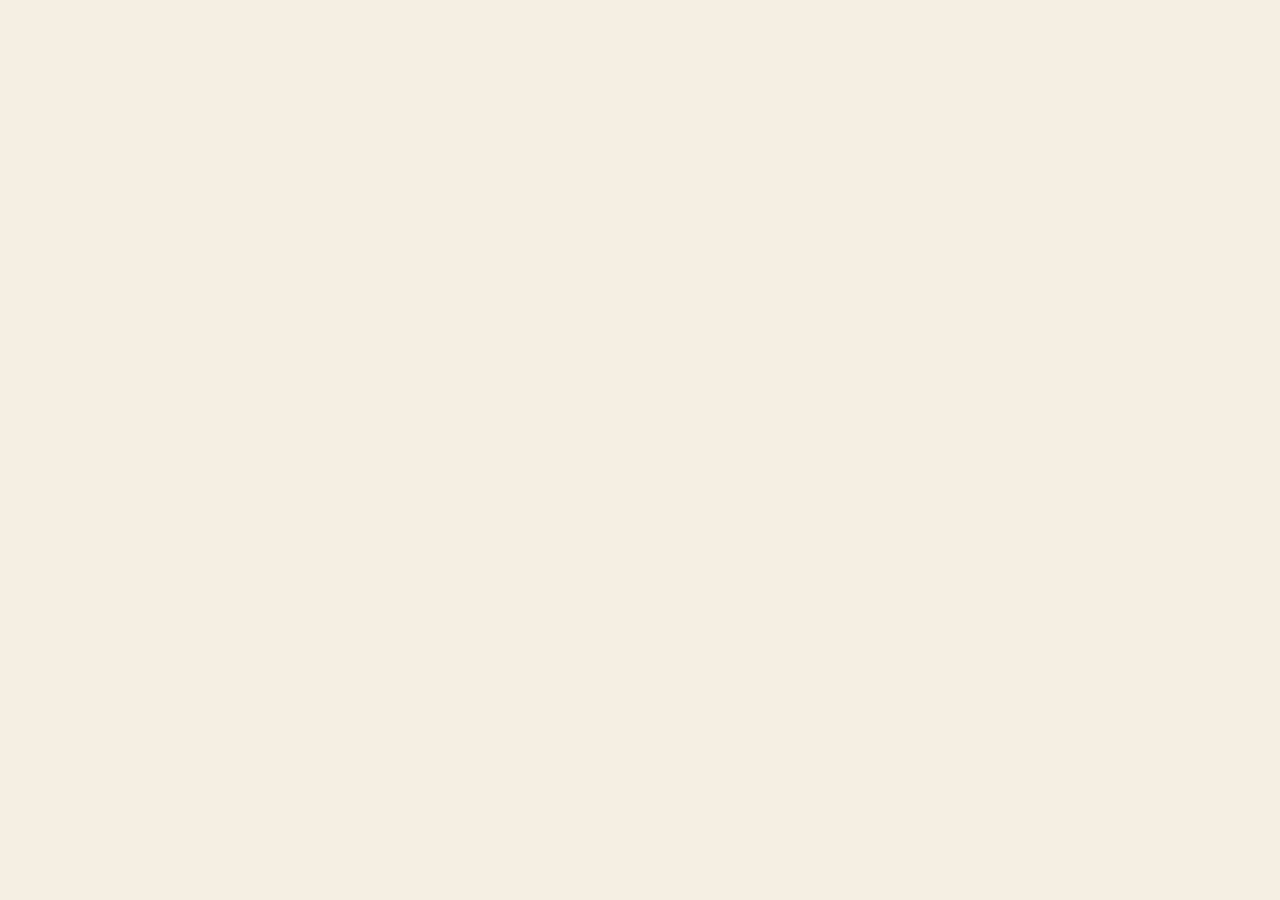
==== index.html @ 8a61d9d6 "Deploy Vite portfolio build" ====
<!doctype html>
<html lang="en">
<head>
<meta charset="utf-8" />
<meta name="viewport" content="width=device-width, initial-scale=1" />
<title>Lance Grimsley — Software / Product Engineer Portfolio</title>
<meta
  name="description"
  content="Portfolio for Lance Grimsley, a software/product engineer building practical full-stack tools for messy real-world systems."
/>
<meta property="og:title" content="Lance Grimsley — Software / Product Engineer Portfolio" />
<meta
  property="og:description"
  content="Full-stack portfolio centered on Deal Meal Planner, a grocery deal intelligence platform with FastAPI, SQLite, React, and Vite."
/>
<meta property="og:type" content="website" />
<meta property="og:image" content="/uploads/dealmeal-dashboard.png" />

<link rel="preconnect" href="https://fonts.googleapis.com" />
<link rel="preconnect" href="https://fonts.gstatic.com" crossorigin />
<link href="https://fonts.googleapis.com/css2?family=Source+Serif+4:opsz,wght@8..60,300;8..60,400;8..60,500;8..60,600&family=Inter:wght@400;500;600&family=JetBrains+Mono:wght@400;500&display=swap" rel="stylesheet" />
  <script type="module" crossorigin src="/assets/index-BjzetHta.js"></script>
  <link rel="stylesheet" crossorigin href="/assets/index-Dtnwnz0i.css">
</head>
<body>
<div id="root"></div>
</body>
</html>
---- assets/index-Dtnwnz0i.css ----
:root{--paper-0: #F5EFE3;--paper-1: #F9F4E9;--paper-2: #ECE4D2;--rule: rgba(31, 36, 32, .14);--ink: #1F2420;--ink-soft: #3A3F3A;--ink-mute: rgba(31, 36, 32, .62);--ink-faint: rgba(31, 36, 32, .28);--accent: oklch(.46 .07 145);--accent-soft: oklch(.46 .07 145 / .12);--accent-ink: oklch(.32 .06 145);--gap: clamp(80px, 10vw, 140px);--pad-x: clamp(28px, 6vw, 96px);--line: 1.55;--maxw: 1280px;--serif: "Source Serif 4", "Source Serif Pro", Georgia, "Times New Roman", serif;--sans: "Inter", ui-sans-serif, system-ui, -apple-system, sans-serif;--mono: "JetBrains Mono", ui-monospace, "SF Mono", Menlo, monospace}.light.warmth-bone{--paper-0:#F5EFE3;--paper-1:#F9F4E9;--paper-2:#ECE4D2}.light.warmth-cream{--paper-0:#FAF3DF;--paper-1:#FDF8E8;--paper-2:#F1E8CD}.light.warmth-offwhite{--paper-0:#F4F1EA;--paper-1:#FBF8F1;--paper-2:#E8E3D6}.density-tight{--gap: clamp(56px, 7vw, 96px);--line: 1.5}.density-comfortable{--gap: clamp(80px, 10vw, 140px);--line: 1.55}.density-airy{--gap: clamp(120px, 14vw, 200px);--line: 1.65}.dark{--paper-0: #16181A;--paper-1: #1C1F22;--paper-2: #23272B;--rule: rgba(245, 239, 227, .1);--ink: #F0EAD9;--ink-soft: #D8D2C2;--ink-mute: rgba(240, 234, 217, .62);--ink-faint: rgba(240, 234, 217, .28);--accent: oklch(.78 .1 145);--accent-soft: oklch(.78 .1 145 / .16);--accent-ink: oklch(.88 .08 145)}.dark.warmth-bone{--paper-0:#16181A;--paper-1:#1C1F22;--paper-2:#23272B}.dark.warmth-cream{--paper-0:#1A1812;--paper-1:#221F18;--paper-2:#2A271E}.dark.warmth-offwhite{--paper-0:#15171A;--paper-1:#1B1E22;--paper-2:#23272C}*{box-sizing:border-box}html,body{margin:0;padding:0}body{background:var(--paper-0);color:var(--ink);font-family:var(--sans);font-size:16px;line-height:var(--line);-webkit-font-smoothing:antialiased;text-rendering:optimizeLegibility}::selection{background:var(--accent-soft);color:var(--accent-ink)}a{color:inherit;text-decoration:none}img{display:block;max-width:100%}.app{max-width:var(--maxw);margin:0 auto;padding:0 var(--pad-x)}.nav{position:sticky;top:0;z-index:50;background:color-mix(in oklab,var(--paper-0) 88%,transparent);-webkit-backdrop-filter:saturate(140%) blur(12px);backdrop-filter:saturate(140%) blur(12px);border-bottom:.5px solid var(--rule)}.nav-inner{max-width:var(--maxw);margin:0 auto;padding:18px var(--pad-x);display:flex;align-items:center;gap:32px}.nav-mark{display:flex;align-items:baseline;gap:10px;font-family:var(--serif);letter-spacing:-.01em}.nav-mark-glyph{font-size:22px;color:var(--accent);line-height:1}.nav-mark-name{font-size:16px;font-weight:500}.nav-links{display:flex;gap:28px;margin-left:auto;font-size:14px;color:var(--ink-mute)}.nav-links a{transition:color .15s}.nav-links a:hover{color:var(--ink)}.nav-cta{font-size:13px;border:.5px solid var(--ink);padding:8px 14px;border-radius:999px;transition:background .15s,color .15s}.nav-cta:hover{background:var(--ink);color:var(--paper-0)}@media(max-width:760px){.nav-links{display:none}}.eyebrow{display:inline-flex;align-items:center;gap:10px;font-family:var(--mono);font-size:11px;letter-spacing:.12em;text-transform:uppercase;color:var(--ink-mute)}.eyebrow .dot{width:7px;height:7px;border-radius:50%;background:var(--accent);box-shadow:0 0 0 3px var(--accent-soft)}.eyebrow-sep{opacity:.4}.section-head{max-width:760px;margin-bottom:56px}.section-num{display:block;font-family:var(--mono);font-size:11px;letter-spacing:.16em;text-transform:uppercase;color:var(--accent-ink);margin-bottom:18px}.section-h2{font-family:var(--serif);font-weight:400;font-size:clamp(34px,4.4vw,56px);line-height:1.06;letter-spacing:-.02em;margin:0 0 22px;color:var(--ink);text-wrap:balance}.section-lede{font-family:var(--serif);font-size:clamp(18px,1.5vw,22px);line-height:1.55;color:var(--ink-soft);margin:0;text-wrap:pretty}.btn{display:inline-flex;align-items:center;gap:10px;height:46px;padding:0 22px;border-radius:999px;font-family:var(--sans);font-size:14px;font-weight:500;letter-spacing:-.005em;transition:transform .12s ease,background .15s,color .15s,border-color .15s;white-space:nowrap}.btn span{transition:transform .15s ease}.btn:hover span{transform:translate(3px)}.btn-primary{background:var(--ink);color:var(--paper-0)}.btn-primary:hover{background:var(--accent-ink)}.btn-ghost{border:.5px solid var(--rule);color:var(--ink)}.btn-ghost:hover{border-color:var(--ink)}.hero{display:grid;grid-template-columns:minmax(0,1.05fr) minmax(0,1.1fr);gap:clamp(40px,6vw,80px);align-items:center;padding:clamp(60px,9vw,120px) 0 clamp(80px,10vw,140px);border-bottom:.5px solid var(--rule)}@media(max-width:1000px){.hero{grid-template-columns:1fr;padding-bottom:80px}}.hero-text{max-width:600px}.hero-h1{font-family:var(--serif);font-weight:400;font-size:clamp(44px,5.6vw,80px);line-height:1.02;letter-spacing:-.025em;margin:24px 0 28px;color:var(--ink);text-wrap:balance}.hero-h1:first-letter{color:var(--accent)}.hero-sub{font-family:var(--serif);font-size:clamp(18px,1.55vw,22px);line-height:1.55;color:var(--ink-soft);margin:0 0 36px;text-wrap:pretty}.hero-sub strong{color:var(--ink);font-weight:600}.hero-ctas{display:flex;flex-wrap:wrap;gap:12px;margin-bottom:40px}.hero-stack-tags{list-style:none;margin:0;padding:18px 0 0;border-top:.5px solid var(--rule);display:flex;flex-wrap:wrap;gap:6px 18px;font-family:var(--mono);font-size:12px;color:var(--ink-mute)}.hero-stack-tags li:before{content:"·";margin-right:18px;color:var(--ink-faint)}.hero-stack-tags li:first-child:before{content:"";margin:0}.hero-visual{position:relative;min-height:520px;padding:30px 10px}.hero-feature-tag{position:absolute;top:0;left:12px;z-index:5;display:inline-flex;align-items:center;gap:10px;font-family:var(--mono);font-size:10.5px;letter-spacing:.12em;text-transform:uppercase;color:var(--ink-mute);background:var(--paper-1);border:.5px solid var(--rule);padding:6px 12px 6px 10px;border-radius:999px}.hero-feature-dot{width:6px;height:6px;border-radius:50%;background:var(--accent);box-shadow:0 0 0 3px var(--accent-soft)}.hero-feature-tag em{font-style:normal;font-family:var(--serif);text-transform:none;letter-spacing:-.01em;font-size:13px;color:var(--ink);font-weight:500}.hero-composite{display:flex;flex-direction:column;gap:22px;width:100%}.hero-stack{position:relative;width:100%;min-height:480px}.hero-legend{list-style:none;margin:0;padding:16px 0 0;border-top:.5px solid var(--rule);display:grid;grid-template-columns:repeat(3,1fr);gap:18px}.hero-legend li{display:flex;align-items:baseline;gap:10px;font-family:var(--mono);font-size:12px;line-height:1.35;color:var(--ink-soft)}.hero-legend-num{font-weight:600;font-size:11px;letter-spacing:.04em;color:var(--accent-ink);flex-shrink:0}@media(max-width:600px){.hero-legend{grid-template-columns:1fr;gap:8px}}.hero-card{position:absolute;background:var(--paper-1);border:.5px solid var(--rule);border-radius:14px;box-shadow:0 1px #ffffff80 inset,0 24px 60px -20px #1f242038,0 6px 14px -8px #1f24202e;overflow:hidden;transition:transform .25s ease}.dark .hero-card{box-shadow:0 1px #ffffff0a inset,0 24px 60px -20px #0009,0 6px 14px -8px #0006}.hero-card-back{top:0;right:0;width:56%;transform:rotate(2.2deg);z-index:1}.hero-card-mid{top:18%;left:8%;width:64%;transform:rotate(-1.6deg);z-index:2}.hero-card-front{bottom:0;right:4%;width:78%;z-index:3}.hero-anno{display:none}@media(max-width:1000px){.hero-visual{min-height:460px;padding:20px 0}.hero-stack{min-height:460px}}@media(max-width:600px){.hero-card-back{display:none}.hero-card-mid{width:78%;left:0;top:0;transform:rotate(-1.5deg)}.hero-card-front{width:92%;right:0;bottom:0}.hero-visual{min-height:420px}}.mock{font-family:var(--sans);font-size:12px;color:var(--ink);background:var(--paper-1);width:100%;height:100%;display:flex;flex-direction:column}.mock-toolbar{padding:14px 16px 10px;border-bottom:.5px solid var(--rule);display:flex;flex-direction:column;gap:10px}.mock-search{display:flex;align-items:center;gap:8px;background:var(--paper-2);border-radius:8px;padding:8px 12px;font-family:var(--mono);font-size:12px;color:var(--ink-soft)}.mock-search-icon{color:var(--ink-mute)}.mock-cursor{width:1px;height:13px;background:var(--accent);margin-left:2px;animation:blink 1s steps(2) infinite}@keyframes blink{50%{opacity:0}}.mock-chips{display:flex;flex-wrap:wrap;gap:6px}.mock-chip{font-size:11px;padding:4px 10px;border-radius:999px;background:var(--paper-2);color:var(--ink-mute)}.mock-chip-on{background:var(--ink);color:var(--paper-0)}.mock-table{flex:1;overflow:hidden}.mock-th,.mock-tr{display:grid;grid-template-columns:70px 1fr 70px 50px 70px;gap:8px;padding:8px 16px;align-items:center}.mock-th{font-family:var(--mono);font-size:10px;letter-spacing:.08em;text-transform:uppercase;color:var(--ink-faint);border-bottom:.5px solid var(--rule);padding-top:10px;padding-bottom:10px}.mock-tr{border-bottom:.5px solid var(--rule);font-size:11.5px}.mock-tr:last-child{border-bottom:0}.mock-store{font-family:var(--mono);font-size:10.5px;color:var(--ink-mute)}.mock-item{font-weight:500;display:flex;align-items:center;gap:6px}.mock-tag{font-style:normal;font-family:var(--mono);font-size:9px;letter-spacing:.08em;padding:2px 5px;border-radius:3px;background:var(--accent-soft);color:var(--accent-ink)}.mock-tag-bogo{background:#ffc07566;background:oklch(.85 .13 70 / .4);color:#6b3900;color:oklch(.4 .12 60)}.mock-tag-pick{background:var(--accent-soft);color:var(--accent-ink)}.mock-tag-weekly{background:#a4d5f780;color:#003f60}.dark .mock-tag-bogo{background:#653e00;background:oklch(.4 .1 70);color:#ffd6a8;color:oklch(.9 .1 70)}.dark .mock-tag-weekly{background:#1f4c6a;color:#bee4ff;color:oklch(.9 .07 240)}.mock-price{font-family:var(--mono);font-size:11px;color:var(--ink)}.mock-was{font-family:var(--mono);font-size:10.5px;color:var(--ink-faint);text-decoration:line-through}.mock-score{display:flex;align-items:center;gap:6px;font-family:var(--mono);font-size:10px;color:var(--ink-mute)}.mock-bar{flex:1;height:4px;background:var(--accent);border-radius:2px;display:block;min-width:4px}.mock-plan{padding:14px 16px;gap:12px;display:flex;flex-direction:column}.mock-plan-hd{display:flex;align-items:flex-end;justify-content:space-between;padding-bottom:12px;border-bottom:.5px solid var(--rule)}.mock-eyebrow{display:block;font-family:var(--mono);font-size:9.5px;letter-spacing:.1em;text-transform:uppercase;color:var(--ink-faint);margin-bottom:4px}.mock-plan-hd strong{font-family:var(--serif);font-weight:400;font-size:16px}.mock-plan-stats{display:flex;gap:18px;font-family:var(--mono);font-size:10px}.mock-plan-stats span{display:flex;flex-direction:column;align-items:flex-end}.mock-plan-stats b{font-weight:600;font-size:14px;color:var(--accent-ink)}.mock-plan-stats i{font-style:normal;letter-spacing:.06em;text-transform:uppercase;color:var(--ink-faint);font-size:8.5px}.mock-plan-grid{display:grid;grid-template-columns:repeat(7,1fr);gap:6px;flex:1}.mock-day{background:var(--paper-2);border-radius:6px;padding:8px 7px;display:flex;flex-direction:column;gap:5px;min-height:0}.mock-day-rest{background:transparent;border:.5px dashed var(--rule)}.mock-dow{font-family:var(--mono);font-size:9px;letter-spacing:.08em;text-transform:uppercase;color:var(--ink-mute)}.mock-meal{font-size:10.5px;font-weight:500;line-height:1.25;color:var(--ink);flex:1}.mock-uses{display:flex;flex-wrap:wrap;gap:3px}.mock-uses em{font-style:normal;font-family:var(--mono);font-size:8.5px;padding:1px 4px;border-radius:3px;background:var(--paper-1);color:var(--ink-mute)}.mock-pct{display:flex;align-items:center;gap:5px;font-family:var(--mono);font-size:9px;color:var(--ink-mute);position:relative;height:4px}.mock-pct i{position:absolute;top:0;bottom:0;left:0;height:3px;margin-top:auto;margin-bottom:auto;background:var(--accent);border-radius:2px}.mock-pct{height:auto;padding-top:4px;flex-direction:row-reverse;justify-content:flex-end}.mock-pct i{position:static;height:3px;flex:1}.mock-list{padding:14px 16px;gap:10px;display:flex;flex-direction:column;overflow:hidden}.mock-list-hd{display:flex;align-items:baseline;justify-content:space-between;padding-bottom:10px;border-bottom:.5px solid var(--rule)}.mock-list-hd strong{font-family:var(--serif);font-weight:400;font-size:16px}.mock-list-meta{font-family:var(--mono);font-size:10px;color:var(--ink-mute)}.mock-store-block{display:flex;flex-direction:column;gap:4px}.mock-store-row{display:flex;justify-content:space-between;align-items:baseline;padding-top:4px}.mock-store-name{font-family:var(--mono);font-size:10.5px;letter-spacing:.06em;text-transform:uppercase;color:var(--accent-ink)}.mock-store-total{font-family:var(--mono);font-size:11px;color:var(--ink)}.mock-store-block ul{list-style:none;margin:0;padding:0 0 0 2px}.mock-store-block li{display:flex;align-items:center;gap:8px;font-size:11px;padding:3px 0;color:var(--ink-soft)}.mock-check{width:11px;height:11px;border:.5px solid var(--ink-faint);border-radius:3px;flex-shrink:0}.mock-list-foot{margin-top:auto;padding-top:10px;border-top:.5px solid var(--rule);display:flex;align-items:center;gap:10px;font-family:var(--mono);font-size:10px;color:var(--ink-mute)}.mock-list-foot em{font-style:normal;padding:3px 7px;border-radius:4px;background:var(--paper-2);color:var(--ink-soft)}section{padding-top:var(--gap)}.dmp{padding-bottom:var(--gap);border-bottom:.5px solid var(--rule)}.dmp-meta{display:grid;grid-template-columns:repeat(3,1fr);gap:32px;padding:28px 0;margin-bottom:56px;border-top:.5px solid var(--rule);border-bottom:.5px solid var(--rule)}.dmp-meta-block{display:flex;flex-direction:column;gap:6px}.meta-label{font-family:var(--mono);font-size:10px;letter-spacing:.12em;text-transform:uppercase;color:var(--ink-faint)}.meta-value{font-family:var(--serif);font-size:16px;color:var(--ink);display:flex;flex-direction:column;gap:4px}.src-pill{display:inline-block;align-self:flex-start;font-family:var(--mono);font-size:10.5px;padding:3px 9px;border-radius:999px;background:var(--accent-soft);color:var(--accent-ink);letter-spacing:.04em}.src-note{font-family:var(--sans);font-size:12.5px;color:var(--ink-mute);font-style:italic}@media(max-width:800px){.dmp-meta{grid-template-columns:1fr;gap:20px}}.dmp-screens{display:grid;grid-template-columns:repeat(3,1fr);gap:36px;margin-bottom:80px}@media(max-width:1000px){.dmp-screens{grid-template-columns:1fr;gap:48px}}.dmp-figure{margin:0;display:flex;flex-direction:column;gap:18px}.dmp-frame{aspect-ratio:4 / 3;background:var(--paper-1);border:.5px solid var(--rule);border-radius:10px;overflow:hidden;box-shadow:0 16px 40px -20px #1f24202e}.dark .dmp-frame{box-shadow:0 16px 40px -20px #00000080}.dmp-shot-frame img{width:100%;height:100%;display:block;object-fit:cover;object-position:top left}.dmp-figure figcaption{font-family:var(--serif);font-size:15px;line-height:1.5;color:var(--ink-soft);padding-left:16px;border-left:1px solid var(--rule)}.dmp-figure figcaption strong{color:var(--ink);font-weight:600}.cap-num{display:inline-block;font-family:var(--mono);font-size:11px;color:var(--accent-ink);margin-right:6px;font-style:normal}.dmp-proof-strip{list-style:none;margin:-20px 0 44px;padding:0;display:grid;grid-template-columns:repeat(4,1fr);border:.5px solid var(--rule);border-radius:12px;overflow:hidden;background:var(--paper-0)}.dmp-proof-strip li{padding:24px;border-right:.5px solid var(--rule)}.dmp-proof-strip li:last-child{border-right:0}.dmp-proof-strip strong{display:block;font-family:var(--serif);font-weight:500;font-size:clamp(28px,3vw,42px);line-height:1;color:var(--accent-ink);margin-bottom:8px}.dmp-proof-strip span{display:block;font-size:13px;color:var(--ink-mute)}@media(max-width:760px){.dmp-proof-strip{grid-template-columns:repeat(2,1fr)}.dmp-proof-strip li:nth-child(2){border-right:0}.dmp-proof-strip li:nth-child(-n+2){border-bottom:.5px solid var(--rule)}}.dmp-detail{display:grid;grid-template-columns:1fr 1.2fr;gap:64px;padding-top:36px;border-top:.5px solid var(--rule);margin-bottom:56px}@media(max-width:900px){.dmp-detail{grid-template-columns:1fr;gap:40px}}.detail-h3{font-family:var(--serif);font-weight:400;font-size:22px;margin:0 0 20px;letter-spacing:-.01em}.kv{margin:0;display:flex;flex-direction:column;gap:14px}.kv>div{display:grid;grid-template-columns:110px 1fr;gap:24px;padding-bottom:14px;border-bottom:.5px solid var(--rule)}.kv>div:last-child{border-bottom:0}.kv dt{font-family:var(--mono);font-size:11px;letter-spacing:.08em;text-transform:uppercase;color:var(--ink-faint);margin:0}.kv dd{margin:0;font-size:14.5px;color:var(--ink-soft)}.tradeoffs{list-style:none;margin:0;padding:0;display:flex;flex-direction:column;gap:18px;counter-reset:t}.tradeoffs li{font-size:15px;line-height:1.55;color:var(--ink-soft);padding-left:36px;position:relative;counter-increment:t}.tradeoffs li:before{content:counter(t,decimal-leading-zero);position:absolute;left:0;top:1px;font-family:var(--mono);font-size:11px;color:var(--accent-ink);letter-spacing:.04em}.tradeoffs strong{color:var(--ink);font-weight:600}.system-tour{display:grid;grid-template-columns:minmax(0,1.08fr) minmax(320px,.92fr);gap:28px;margin:0 0 56px}.system-flow,.api-tour{border:.5px solid var(--rule);border-radius:14px;background:color-mix(in oklab,var(--paper-1) 72%,var(--paper-0));padding:clamp(22px,3vw,32px)}.flow-steps{list-style:none;margin:0;padding:0;display:grid;gap:10px}.flow-steps li{display:grid;grid-template-columns:38px 1fr;gap:8px 14px;align-items:baseline;padding:13px 0;border-bottom:.5px solid var(--rule)}.flow-steps li:last-child{border-bottom:0}.flow-steps span{grid-row:span 2;font-family:var(--mono);font-size:11px;color:var(--accent-ink);letter-spacing:.08em}.flow-steps strong{font-family:var(--serif);font-size:20px;font-weight:500;line-height:1.1}.flow-steps em{font-style:normal;color:var(--ink-mute);font-size:14px}.api-tour pre{margin:0 0 18px;padding:18px;overflow-x:auto;border-radius:10px;background:var(--ink);color:var(--paper-0)}.api-tour code{font-family:var(--mono);font-size:12px;line-height:1.7}.api-tour p{margin:0;color:var(--ink-soft);font-size:14.5px;line-height:1.6}@media(max-width:900px){.system-tour{grid-template-columns:1fr}}.dmp-cta{display:flex;flex-wrap:wrap;align-items:center;gap:14px;padding-top:32px;border-top:.5px solid var(--rule)}.dmp-cta-note{font-family:var(--serif);font-style:italic;font-size:14px;color:var(--ink-mute);flex-basis:100%;margin-top:4px}.strengths{padding-bottom:var(--gap);border-bottom:.5px solid var(--rule)}.strengths-grid{list-style:none;margin:0;padding:0;display:grid;grid-template-columns:repeat(2,1fr);gap:0;border-top:.5px solid var(--rule);border-left:.5px solid var(--rule)}.strength{padding:36px 36px 40px;border-right:.5px solid var(--rule);border-bottom:.5px solid var(--rule);background:var(--paper-0);transition:background .2s}.strength:hover{background:var(--paper-1)}.strength-num{font-family:var(--mono);font-size:11px;letter-spacing:.16em;color:var(--accent-ink);display:block;margin-bottom:18px}.strength-title{font-family:var(--serif);font-weight:400;font-size:26px;letter-spacing:-.015em;margin:0 0 12px;line-height:1.15}.strength-body{font-size:15px;line-height:1.6;color:var(--ink-soft);margin:0;max-width:50ch}@media(max-width:800px){.strengths-grid{grid-template-columns:1fr}}.more{padding-bottom:var(--gap);border-bottom:.5px solid var(--rule)}.more-proof .section-head{margin-bottom:36px}.proof-card{display:grid;grid-template-columns:minmax(280px,.95fr) minmax(0,1fr);gap:34px;align-items:center;padding:20px;border:.5px solid var(--rule);border-radius:14px;background:var(--paper-0);box-shadow:0 16px 44px -28px #1f242033}.proof-card img{width:100%;display:block;border-radius:10px;border:.5px solid var(--rule);background:var(--paper-1)}.proof-card .more-body{margin-bottom:22px;max-width:58ch}@media(max-width:820px){.proof-card{grid-template-columns:1fr}}.more-grid{list-style:none;margin:0;padding:0;display:grid;grid-template-columns:repeat(3,1fr);gap:32px}@media(max-width:1000px){.more-grid{grid-template-columns:1fr 1fr}}@media(max-width:700px){.more-grid{grid-template-columns:1fr}}.more-card{display:flex;flex-direction:column;gap:14px;background:var(--paper-1);border:.5px solid var(--rule);border-radius:10px;padding:22px}.more-tag{align-self:flex-start;font-family:var(--mono);font-size:10px;letter-spacing:.1em;text-transform:uppercase;padding:3px 8px;border-radius:4px;background:var(--paper-2);color:var(--ink-mute)}.more-thumb{position:relative;aspect-ratio:16 / 10;border-radius:6px;overflow:hidden;background:var(--paper-2)}.more-thumb svg{width:100%;height:100%;display:block;opacity:.8}.more-thumb-label{position:absolute;bottom:10px;left:12px;font-family:var(--mono);font-size:10px;color:var(--ink-mute);background:var(--paper-1);padding:3px 7px;border-radius:3px}.more-title{font-family:var(--serif);font-weight:400;font-size:22px;letter-spacing:-.01em;margin:0;line-height:1.2}.more-body{font-size:14px;line-height:1.55;color:var(--ink-soft);margin:0}.more-stack{list-style:none;margin:auto 0 0;padding:14px 0 0;border-top:.5px solid var(--rule);display:flex;flex-wrap:wrap;gap:4px 14px;font-family:var(--mono);font-size:11px;color:var(--ink-mute)}.story{padding-bottom:var(--gap);border-bottom:.5px solid var(--rule)}.story-body{display:grid;grid-template-columns:1fr 1.2fr;gap:64px;align-items:start}@media(max-width:900px){.story-body{grid-template-columns:1fr;gap:40px}}.story-lede{font-family:var(--serif);font-size:clamp(20px,1.7vw,24px);line-height:1.5;color:var(--ink);margin:0;text-wrap:pretty;font-style:italic}.story-pairs{list-style:none;margin:0;padding:0;display:flex;flex-direction:column;gap:24px}.story-pairs>li{padding:20px 0;border-top:.5px solid var(--rule)}.story-pairs>li:last-child{border-bottom:.5px solid var(--rule)}.pair{display:flex;align-items:baseline;gap:12px;flex-wrap:wrap;font-family:var(--mono);font-size:12px;letter-spacing:.04em;text-transform:uppercase;margin-bottom:10px}.pair-from{color:var(--ink-mute)}.pair-arrow{color:var(--accent);font-size:14px}.pair-to{color:var(--accent-ink);font-weight:600}.story-pairs p{margin:0;font-family:var(--serif);font-size:17px;line-height:1.55;color:var(--ink-soft)}.contact{padding-bottom:40px}.contact-inner{display:grid;grid-template-columns:1fr 1fr;gap:80px;align-items:start;padding-bottom:60px;border-bottom:.5px solid var(--rule)}@media(max-width:800px){.contact-inner{grid-template-columns:1fr;gap:40px}}.contact-lede{font-family:var(--serif);font-size:18px;line-height:1.55;color:var(--ink-soft);margin:18px 0 0;max-width:46ch}.contact-list{list-style:none;margin:0;padding:0;display:flex;flex-direction:column}.contact-list li{display:grid;grid-template-columns:100px 1fr;gap:24px;padding:18px 0;border-top:.5px solid var(--rule);align-items:baseline}.contact-list li:last-child{border-bottom:.5px solid var(--rule)}.contact-label{font-family:var(--mono);font-size:11px;letter-spacing:.12em;text-transform:uppercase;color:var(--ink-faint)}.contact-list a{font-family:var(--serif);font-size:18px;color:var(--ink);border-bottom:1px solid transparent;transition:border-color .15s;align-self:start}.contact-list a:hover{border-color:var(--accent)}.foot{padding:32px 0 8px;display:flex;justify-content:space-between;align-items:center;gap:24px;font-family:var(--mono);font-size:11px;color:var(--ink-faint);flex-wrap:wrap}.foot-mid{letter-spacing:.04em}
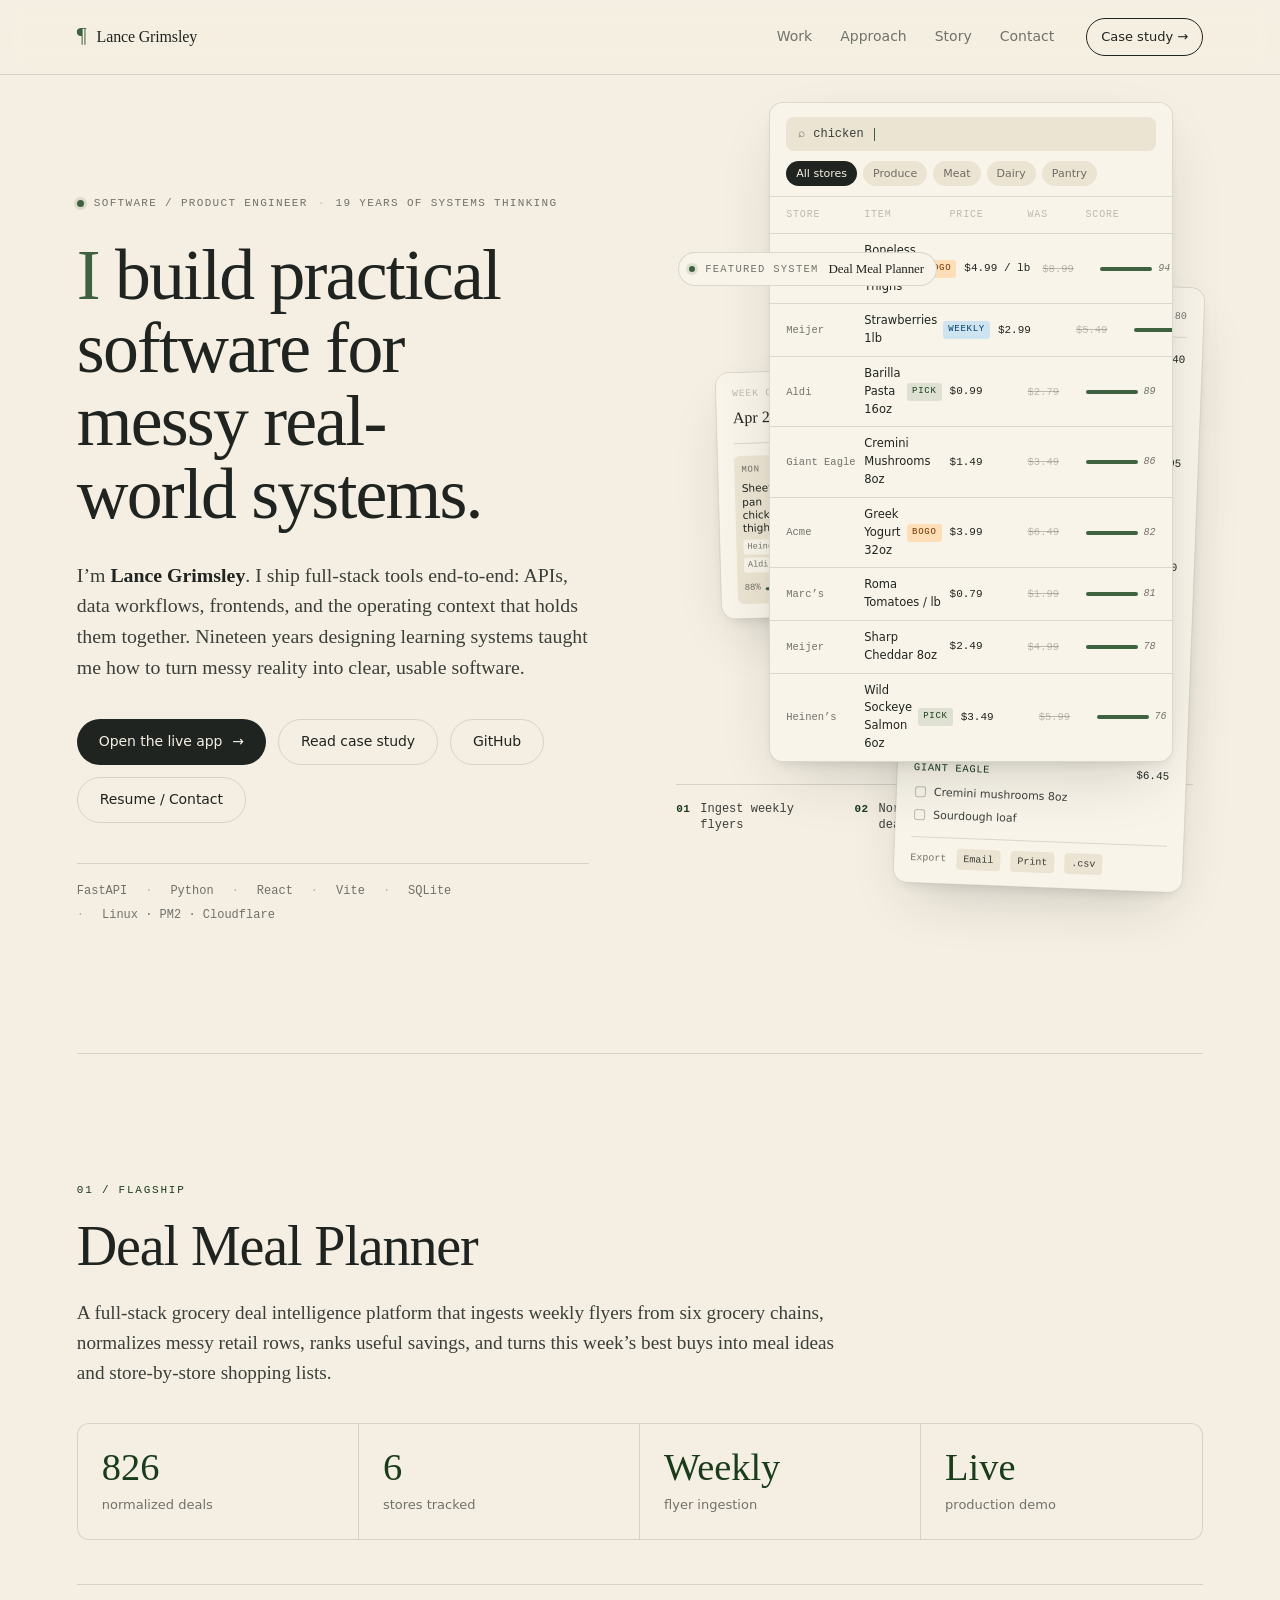
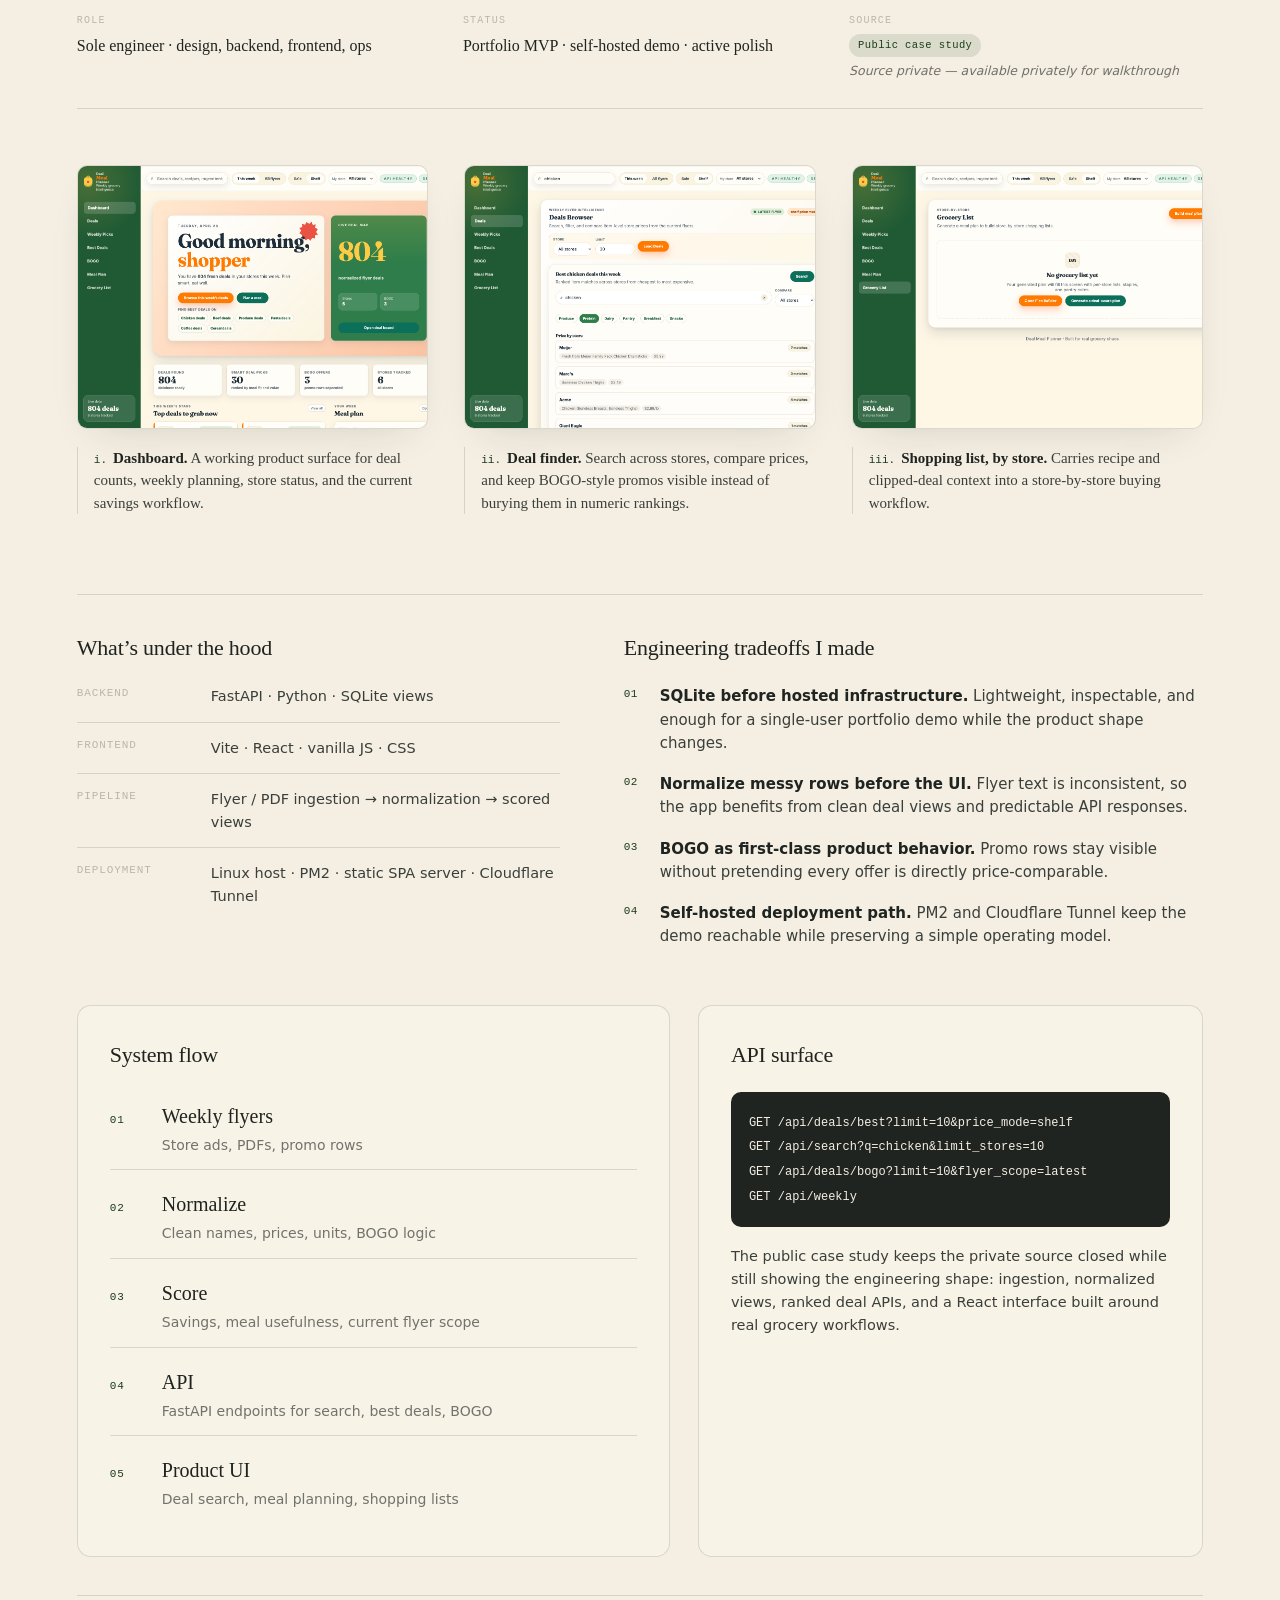
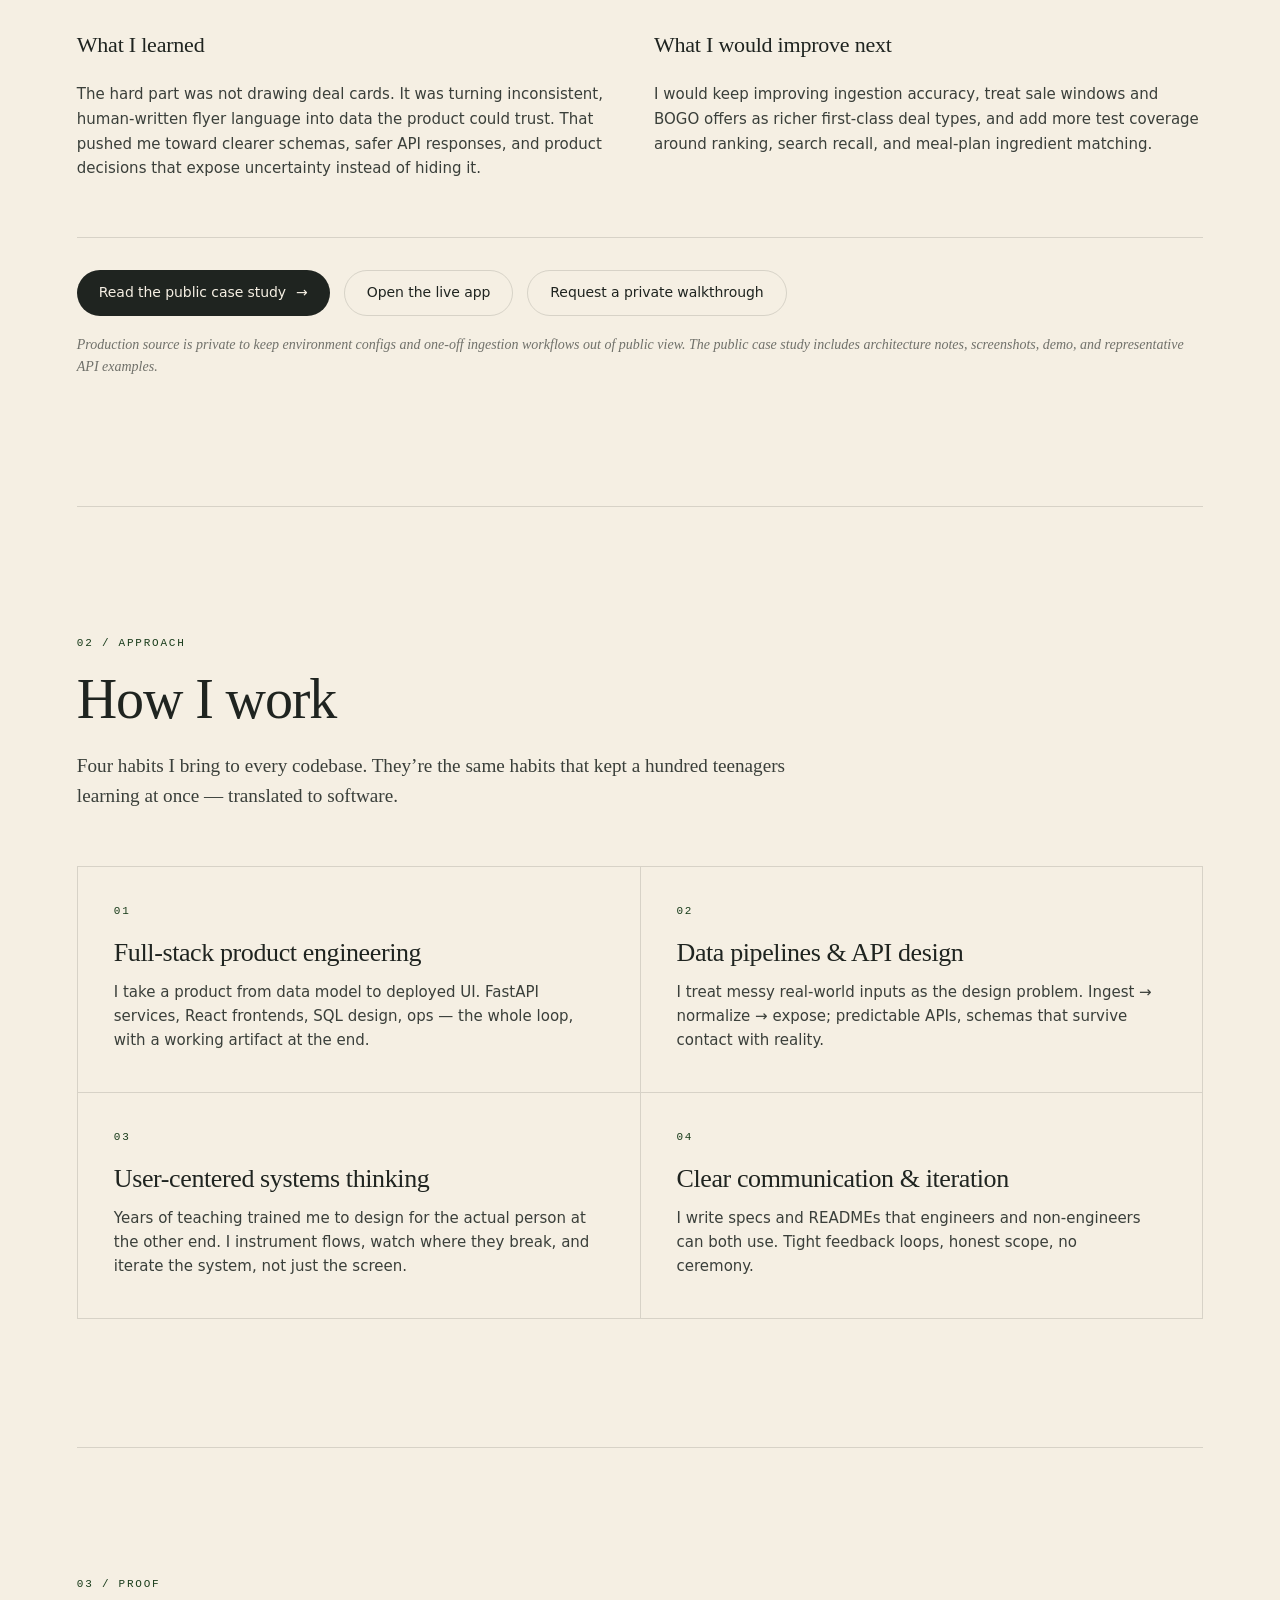
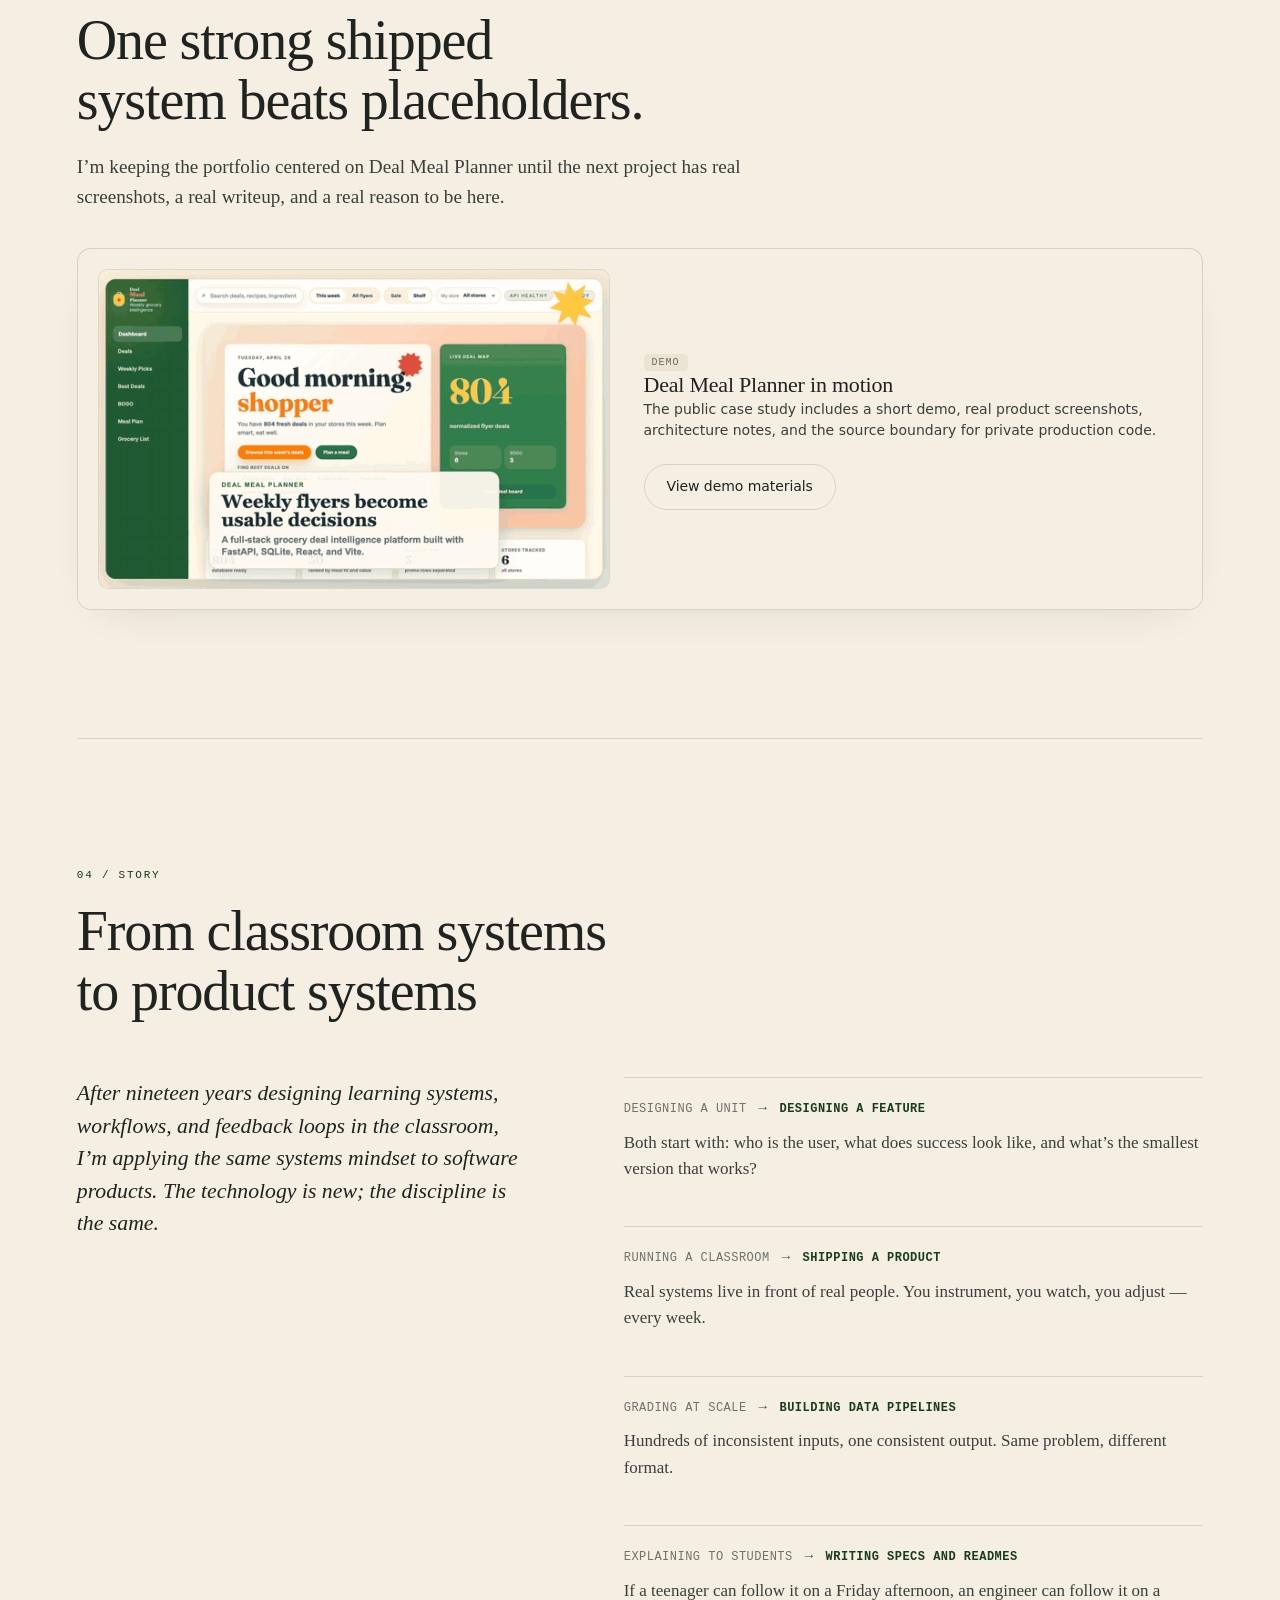
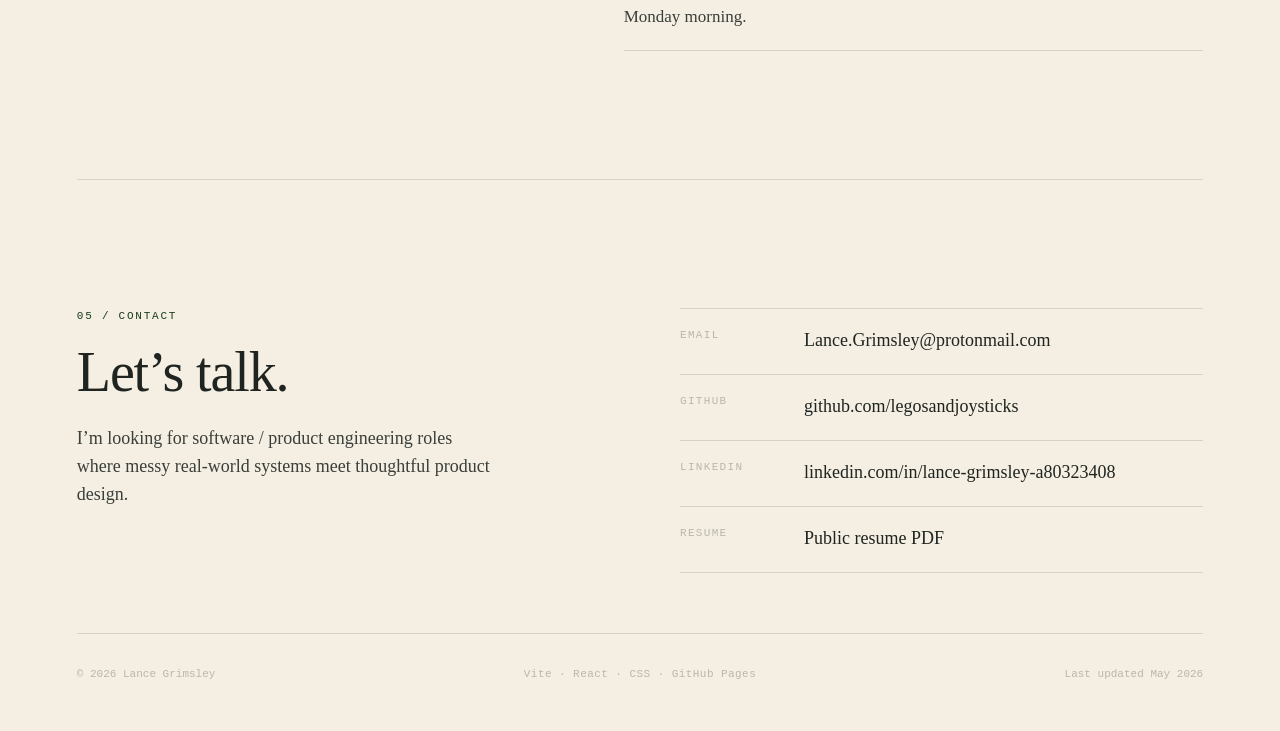
==== commit b9698d5f: "Fix portfolio React runtime import" ====
--- a/index.html
+++ b/index.html
@@ -13,14 +13,22 @@
   property="og:description"
   content="Full-stack portfolio centered on Deal Meal Planner, a grocery deal intelligence platform with FastAPI, SQLite, React, and Vite."
 />
+<meta property="og:url" content="https://legosandjoysticks.github.io/" />
 <meta property="og:type" content="website" />
-<meta property="og:image" content="/uploads/dealmeal-dashboard.png" />
+<meta property="og:image" content="https://legosandjoysticks.github.io/uploads/dealmeal-dashboard.png" />
+<meta name="twitter:card" content="summary_large_image" />
+<meta name="twitter:title" content="Lance Grimsley — Software / Product Engineer Portfolio" />
+<meta
+  name="twitter:description"
+  content="Full-stack portfolio centered on Deal Meal Planner, a grocery deal intelligence platform with FastAPI, SQLite, React, and Vite."
+/>
+<meta name="twitter:image" content="https://legosandjoysticks.github.io/uploads/dealmeal-dashboard.png" />
 
 <link rel="preconnect" href="https://fonts.googleapis.com" />
 <link rel="preconnect" href="https://fonts.gstatic.com" crossorigin />
 <link href="https://fonts.googleapis.com/css2?family=Source+Serif+4:opsz,wght@8..60,300;8..60,400;8..60,500;8..60,600&family=Inter:wght@400;500;600&family=JetBrains+Mono:wght@400;500&display=swap" rel="stylesheet" />
-  <script type="module" crossorigin src="/assets/index-BjzetHta.js"></script>
-  <link rel="stylesheet" crossorigin href="/assets/index-Dtnwnz0i.css">
+  <script type="module" crossorigin src="/assets/index-C8DyiU0z.js"></script>
+  <link rel="stylesheet" crossorigin href="/assets/index-DW7HxPDJ.css">
 </head>
 <body>
 <div id="root"></div>
--- a/assets/index-DW7HxPDJ.css
+++ b/assets/index-DW7HxPDJ.css
@@ -0,0 +1 @@
+:root{--paper-0: #F5EFE3;--paper-1: #F9F4E9;--paper-2: #ECE4D2;--rule: rgba(31, 36, 32, .14);--ink: #1F2420;--ink-soft: #3A3F3A;--ink-mute: rgba(31, 36, 32, .62);--ink-faint: rgba(31, 36, 32, .28);--accent: oklch(.46 .07 145);--accent-soft: oklch(.46 .07 145 / .12);--accent-ink: oklch(.32 .06 145);--gap: clamp(80px, 10vw, 140px);--pad-x: clamp(28px, 6vw, 96px);--line: 1.55;--maxw: 1280px;--serif: "Source Serif 4", "Source Serif Pro", Georgia, "Times New Roman", serif;--sans: "Inter", ui-sans-serif, system-ui, -apple-system, sans-serif;--mono: "JetBrains Mono", ui-monospace, "SF Mono", Menlo, monospace}.light.warmth-bone{--paper-0:#F5EFE3;--paper-1:#F9F4E9;--paper-2:#ECE4D2}.light.warmth-cream{--paper-0:#FAF3DF;--paper-1:#FDF8E8;--paper-2:#F1E8CD}.light.warmth-offwhite{--paper-0:#F4F1EA;--paper-1:#FBF8F1;--paper-2:#E8E3D6}.density-tight{--gap: clamp(56px, 7vw, 96px);--line: 1.5}.density-comfortable{--gap: clamp(80px, 10vw, 140px);--line: 1.55}.density-airy{--gap: clamp(120px, 14vw, 200px);--line: 1.65}.dark{--paper-0: #16181A;--paper-1: #1C1F22;--paper-2: #23272B;--rule: rgba(245, 239, 227, .1);--ink: #F0EAD9;--ink-soft: #D8D2C2;--ink-mute: rgba(240, 234, 217, .62);--ink-faint: rgba(240, 234, 217, .28);--accent: oklch(.78 .1 145);--accent-soft: oklch(.78 .1 145 / .16);--accent-ink: oklch(.88 .08 145)}.dark.warmth-bone{--paper-0:#16181A;--paper-1:#1C1F22;--paper-2:#23272B}.dark.warmth-cream{--paper-0:#1A1812;--paper-1:#221F18;--paper-2:#2A271E}.dark.warmth-offwhite{--paper-0:#15171A;--paper-1:#1B1E22;--paper-2:#23272C}*{box-sizing:border-box}html,body{margin:0;padding:0}body{background:var(--paper-0);color:var(--ink);font-family:var(--sans);font-size:16px;line-height:var(--line);-webkit-font-smoothing:antialiased;text-rendering:optimizeLegibility}::selection{background:var(--accent-soft);color:var(--accent-ink)}a{color:inherit;text-decoration:none}img{display:block;max-width:100%}.app{max-width:var(--maxw);margin:0 auto;padding:0 var(--pad-x)}.nav{position:sticky;top:0;z-index:50;background:color-mix(in oklab,var(--paper-0) 88%,transparent);-webkit-backdrop-filter:saturate(140%) blur(12px);backdrop-filter:saturate(140%) blur(12px);border-bottom:.5px solid var(--rule)}.nav-inner{max-width:var(--maxw);margin:0 auto;padding:18px var(--pad-x);display:flex;align-items:center;gap:32px}.nav-mark{display:flex;align-items:baseline;gap:10px;font-family:var(--serif);letter-spacing:-.01em}.nav-mark-glyph{font-size:22px;color:var(--accent);line-height:1}.nav-mark-name{font-size:16px;font-weight:500}.nav-links{display:flex;gap:28px;margin-left:auto;font-size:14px;color:var(--ink-mute)}.nav-links a{transition:color .15s}.nav-links a:hover{color:var(--ink)}.nav-cta{font-size:13px;border:.5px solid var(--ink);padding:8px 14px;border-radius:999px;transition:background .15s,color .15s}.nav-cta:hover{background:var(--ink);color:var(--paper-0)}@media(max-width:760px){.nav-links{display:none}}.eyebrow{display:inline-flex;align-items:center;gap:10px;font-family:var(--mono);font-size:11px;letter-spacing:.12em;text-transform:uppercase;color:var(--ink-mute)}.eyebrow .dot{width:7px;height:7px;border-radius:50%;background:var(--accent);box-shadow:0 0 0 3px var(--accent-soft)}.eyebrow-sep{opacity:.4}.section-head{max-width:760px;margin-bottom:56px}.section-num{display:block;font-family:var(--mono);font-size:11px;letter-spacing:.16em;text-transform:uppercase;color:var(--accent-ink);margin-bottom:18px}.section-h2{font-family:var(--serif);font-weight:400;font-size:clamp(34px,4.4vw,56px);line-height:1.06;letter-spacing:-.02em;margin:0 0 22px;color:var(--ink);text-wrap:balance}.section-lede{font-family:var(--serif);font-size:clamp(18px,1.5vw,22px);line-height:1.55;color:var(--ink-soft);margin:0;text-wrap:pretty}.btn{display:inline-flex;align-items:center;gap:10px;height:46px;padding:0 22px;border-radius:999px;font-family:var(--sans);font-size:14px;font-weight:500;letter-spacing:-.005em;transition:transform .12s ease,background .15s,color .15s,border-color .15s;white-space:nowrap}.btn span{transition:transform .15s ease}.btn:hover span{transform:translate(3px)}.btn-primary{background:var(--ink);color:var(--paper-0)}.btn-primary:hover{background:var(--accent-ink)}.btn-ghost{border:.5px solid var(--rule);color:var(--ink)}.btn-ghost:hover{border-color:var(--ink)}.hero{display:grid;grid-template-columns:minmax(0,1.05fr) minmax(0,1.1fr);gap:clamp(40px,6vw,80px);align-items:center;padding:clamp(60px,9vw,120px) 0 clamp(80px,10vw,140px);border-bottom:.5px solid var(--rule)}@media(max-width:1000px){.hero{grid-template-columns:1fr;padding-bottom:80px}}.hero-text{max-width:600px}.hero-h1{font-family:var(--serif);font-weight:400;font-size:clamp(44px,5.6vw,80px);line-height:1.02;letter-spacing:-.025em;margin:24px 0 28px;color:var(--ink);text-wrap:balance}.hero-h1:first-letter{color:var(--accent)}.hero-sub{font-family:var(--serif);font-size:clamp(18px,1.55vw,22px);line-height:1.55;color:var(--ink-soft);margin:0 0 36px;text-wrap:pretty}.hero-sub strong{color:var(--ink);font-weight:600}.hero-ctas{display:flex;flex-wrap:wrap;gap:12px;margin-bottom:40px}.hero-stack-tags{list-style:none;margin:0;padding:18px 0 0;border-top:.5px solid var(--rule);display:flex;flex-wrap:wrap;gap:6px 18px;font-family:var(--mono);font-size:12px;color:var(--ink-mute)}.hero-stack-tags li:before{content:"·";margin-right:18px;color:var(--ink-faint)}.hero-stack-tags li:first-child:before{content:"";margin:0}.hero-visual{position:relative;min-height:520px;padding:30px 10px}.hero-feature-tag{position:absolute;top:0;left:12px;z-index:5;display:inline-flex;align-items:center;gap:10px;font-family:var(--mono);font-size:10.5px;letter-spacing:.12em;text-transform:uppercase;color:var(--ink-mute);background:var(--paper-1);border:.5px solid var(--rule);padding:6px 12px 6px 10px;border-radius:999px}.hero-feature-dot{width:6px;height:6px;border-radius:50%;background:var(--accent);box-shadow:0 0 0 3px var(--accent-soft)}.hero-feature-tag em{font-style:normal;font-family:var(--serif);text-transform:none;letter-spacing:-.01em;font-size:13px;color:var(--ink);font-weight:500}.hero-composite{display:flex;flex-direction:column;gap:22px;width:100%}.hero-stack{position:relative;width:100%;min-height:480px}.hero-legend{list-style:none;margin:0;padding:16px 0 0;border-top:.5px solid var(--rule);display:grid;grid-template-columns:repeat(3,1fr);gap:18px}.hero-legend li{display:flex;align-items:baseline;gap:10px;font-family:var(--mono);font-size:12px;line-height:1.35;color:var(--ink-soft)}.hero-legend-num{font-weight:600;font-size:11px;letter-spacing:.04em;color:var(--accent-ink);flex-shrink:0}@media(max-width:600px){.hero-legend{grid-template-columns:1fr;gap:8px}}.hero-card{position:absolute;background:var(--paper-1);border:.5px solid var(--rule);border-radius:14px;box-shadow:0 1px #ffffff80 inset,0 24px 60px -20px #1f242038,0 6px 14px -8px #1f24202e;overflow:hidden;transition:transform .25s ease}.dark .hero-card{box-shadow:0 1px #ffffff0a inset,0 24px 60px -20px #0009,0 6px 14px -8px #0006}.hero-card-back{top:0;right:0;width:56%;transform:rotate(2.2deg);z-index:1}.hero-card-mid{top:18%;left:8%;width:64%;transform:rotate(-1.6deg);z-index:2}.hero-card-front{bottom:0;right:4%;width:78%;z-index:3}.hero-anno{display:none}@media(max-width:1000px){.hero-visual{min-height:460px;padding:20px 0}.hero-stack{min-height:460px}}@media(max-width:600px){.hero-card-back{display:none}.hero-card-mid{width:78%;left:0;top:0;transform:rotate(-1.5deg)}.hero-card-front{width:92%;right:0;bottom:0}.hero-visual{min-height:420px}}.mock{font-family:var(--sans);font-size:12px;color:var(--ink);background:var(--paper-1);width:100%;height:100%;display:flex;flex-direction:column}.mock-toolbar{padding:14px 16px 10px;border-bottom:.5px solid var(--rule);display:flex;flex-direction:column;gap:10px}.mock-search{display:flex;align-items:center;gap:8px;background:var(--paper-2);border-radius:8px;padding:8px 12px;font-family:var(--mono);font-size:12px;color:var(--ink-soft)}.mock-search-icon{color:var(--ink-mute)}.mock-cursor{width:1px;height:13px;background:var(--accent);margin-left:2px;animation:blink 1s steps(2) infinite}@keyframes blink{50%{opacity:0}}.mock-chips{display:flex;flex-wrap:wrap;gap:6px}.mock-chip{font-size:11px;padding:4px 10px;border-radius:999px;background:var(--paper-2);color:var(--ink-mute)}.mock-chip-on{background:var(--ink);color:var(--paper-0)}.mock-table{flex:1;overflow:hidden}.mock-th,.mock-tr{display:grid;grid-template-columns:70px 1fr 70px 50px 70px;gap:8px;padding:8px 16px;align-items:center}.mock-th{font-family:var(--mono);font-size:10px;letter-spacing:.08em;text-transform:uppercase;color:var(--ink-faint);border-bottom:.5px solid var(--rule);padding-top:10px;padding-bottom:10px}.mock-tr{border-bottom:.5px solid var(--rule);font-size:11.5px}.mock-tr:last-child{border-bottom:0}.mock-store{font-family:var(--mono);font-size:10.5px;color:var(--ink-mute)}.mock-item{font-weight:500;display:flex;align-items:center;gap:6px}.mock-tag{font-style:normal;font-family:var(--mono);font-size:9px;letter-spacing:.08em;padding:2px 5px;border-radius:3px;background:var(--accent-soft);color:var(--accent-ink)}.mock-tag-bogo{background:#ffc07566;background:oklch(.85 .13 70 / .4);color:#6b3900;color:oklch(.4 .12 60)}.mock-tag-pick{background:var(--accent-soft);color:var(--accent-ink)}.mock-tag-weekly{background:#a4d5f780;color:#003f60}.dark .mock-tag-bogo{background:#653e00;background:oklch(.4 .1 70);color:#ffd6a8;color:oklch(.9 .1 70)}.dark .mock-tag-weekly{background:#1f4c6a;color:#bee4ff;color:oklch(.9 .07 240)}.mock-price{font-family:var(--mono);font-size:11px;color:var(--ink)}.mock-was{font-family:var(--mono);font-size:10.5px;color:var(--ink-faint);text-decoration:line-through}.mock-score{display:flex;align-items:center;gap:6px;font-family:var(--mono);font-size:10px;color:var(--ink-mute)}.mock-bar{flex:1;height:4px;background:var(--accent);border-radius:2px;display:block;min-width:4px}.mock-plan{padding:14px 16px;gap:12px;display:flex;flex-direction:column}.mock-plan-hd{display:flex;align-items:flex-end;justify-content:space-between;padding-bottom:12px;border-bottom:.5px solid var(--rule)}.mock-eyebrow{display:block;font-family:var(--mono);font-size:9.5px;letter-spacing:.1em;text-transform:uppercase;color:var(--ink-faint);margin-bottom:4px}.mock-plan-hd strong{font-family:var(--serif);font-weight:400;font-size:16px}.mock-plan-stats{display:flex;gap:18px;font-family:var(--mono);font-size:10px}.mock-plan-stats span{display:flex;flex-direction:column;align-items:flex-end}.mock-plan-stats b{font-weight:600;font-size:14px;color:var(--accent-ink)}.mock-plan-stats i{font-style:normal;letter-spacing:.06em;text-transform:uppercase;color:var(--ink-faint);font-size:8.5px}.mock-plan-grid{display:grid;grid-template-columns:repeat(7,1fr);gap:6px;flex:1}.mock-day{background:var(--paper-2);border-radius:6px;padding:8px 7px;display:flex;flex-direction:column;gap:5px;min-height:0}.mock-day-rest{background:transparent;border:.5px dashed var(--rule)}.mock-dow{font-family:var(--mono);font-size:9px;letter-spacing:.08em;text-transform:uppercase;color:var(--ink-mute)}.mock-meal{font-size:10.5px;font-weight:500;line-height:1.25;color:var(--ink);flex:1}.mock-uses{display:flex;flex-wrap:wrap;gap:3px}.mock-uses em{font-style:normal;font-family:var(--mono);font-size:8.5px;padding:1px 4px;border-radius:3px;background:var(--paper-1);color:var(--ink-mute)}.mock-pct{display:flex;align-items:center;gap:5px;font-family:var(--mono);font-size:9px;color:var(--ink-mute);position:relative;height:4px}.mock-pct i{position:absolute;top:0;bottom:0;left:0;height:3px;margin-top:auto;margin-bottom:auto;background:var(--accent);border-radius:2px}.mock-pct{height:auto;padding-top:4px;flex-direction:row-reverse;justify-content:flex-end}.mock-pct i{position:static;height:3px;flex:1}.mock-list{padding:14px 16px;gap:10px;display:flex;flex-direction:column;overflow:hidden}.mock-list-hd{display:flex;align-items:baseline;justify-content:space-between;padding-bottom:10px;border-bottom:.5px solid var(--rule)}.mock-list-hd strong{font-family:var(--serif);font-weight:400;font-size:16px}.mock-list-meta{font-family:var(--mono);font-size:10px;color:var(--ink-mute)}.mock-store-block{display:flex;flex-direction:column;gap:4px}.mock-store-row{display:flex;justify-content:space-between;align-items:baseline;padding-top:4px}.mock-store-name{font-family:var(--mono);font-size:10.5px;letter-spacing:.06em;text-transform:uppercase;color:var(--accent-ink)}.mock-store-total{font-family:var(--mono);font-size:11px;color:var(--ink)}.mock-store-block ul{list-style:none;margin:0;padding:0 0 0 2px}.mock-store-block li{display:flex;align-items:center;gap:8px;font-size:11px;padding:3px 0;color:var(--ink-soft)}.mock-check{width:11px;height:11px;border:.5px solid var(--ink-faint);border-radius:3px;flex-shrink:0}.mock-list-foot{margin-top:auto;padding-top:10px;border-top:.5px solid var(--rule);display:flex;align-items:center;gap:10px;font-family:var(--mono);font-size:10px;color:var(--ink-mute)}.mock-list-foot em{font-style:normal;padding:3px 7px;border-radius:4px;background:var(--paper-2);color:var(--ink-soft)}section{padding-top:var(--gap)}.dmp{padding-bottom:var(--gap);border-bottom:.5px solid var(--rule)}.dmp-meta{display:grid;grid-template-columns:repeat(3,1fr);gap:32px;padding:28px 0;margin-bottom:56px;border-top:.5px solid var(--rule);border-bottom:.5px solid var(--rule)}.dmp-meta-block{display:flex;flex-direction:column;gap:6px}.meta-label{font-family:var(--mono);font-size:10px;letter-spacing:.12em;text-transform:uppercase;color:var(--ink-faint)}.meta-value{font-family:var(--serif);font-size:16px;color:var(--ink);display:flex;flex-direction:column;gap:4px}.src-pill{display:inline-block;align-self:flex-start;font-family:var(--mono);font-size:10.5px;padding:3px 9px;border-radius:999px;background:var(--accent-soft);color:var(--accent-ink);letter-spacing:.04em}.src-note{font-family:var(--sans);font-size:12.5px;color:var(--ink-mute);font-style:italic}@media(max-width:800px){.dmp-meta{grid-template-columns:1fr;gap:20px}}.dmp-screens{display:grid;grid-template-columns:repeat(3,1fr);gap:36px;margin-bottom:80px}@media(max-width:1000px){.dmp-screens{grid-template-columns:1fr;gap:48px}}.dmp-figure{margin:0;display:flex;flex-direction:column;gap:18px}.dmp-frame{aspect-ratio:4 / 3;background:var(--paper-1);border:.5px solid var(--rule);border-radius:10px;overflow:hidden;box-shadow:0 16px 40px -20px #1f24202e}.dark .dmp-frame{box-shadow:0 16px 40px -20px #00000080}.dmp-shot-frame img{width:100%;height:100%;display:block;object-fit:cover;object-position:top left}.dmp-figure figcaption{font-family:var(--serif);font-size:15px;line-height:1.5;color:var(--ink-soft);padding-left:16px;border-left:1px solid var(--rule)}.dmp-figure figcaption strong{color:var(--ink);font-weight:600}.cap-num{display:inline-block;font-family:var(--mono);font-size:11px;color:var(--accent-ink);margin-right:6px;font-style:normal}.dmp-proof-strip{list-style:none;margin:-20px 0 44px;padding:0;display:grid;grid-template-columns:repeat(4,1fr);border:.5px solid var(--rule);border-radius:12px;overflow:hidden;background:var(--paper-0)}.dmp-proof-strip li{padding:24px;border-right:.5px solid var(--rule)}.dmp-proof-strip li:last-child{border-right:0}.dmp-proof-strip strong{display:block;font-family:var(--serif);font-weight:500;font-size:clamp(28px,3vw,42px);line-height:1;color:var(--accent-ink);margin-bottom:8px}.dmp-proof-strip span{display:block;font-size:13px;color:var(--ink-mute)}@media(max-width:760px){.dmp-proof-strip{grid-template-columns:repeat(2,1fr)}.dmp-proof-strip li:nth-child(2){border-right:0}.dmp-proof-strip li:nth-child(-n+2){border-bottom:.5px solid var(--rule)}}.dmp-detail{display:grid;grid-template-columns:1fr 1.2fr;gap:64px;padding-top:36px;border-top:.5px solid var(--rule);margin-bottom:56px}@media(max-width:900px){.dmp-detail{grid-template-columns:1fr;gap:40px}}.detail-h3{font-family:var(--serif);font-weight:400;font-size:22px;margin:0 0 20px;letter-spacing:-.01em}.kv{margin:0;display:flex;flex-direction:column;gap:14px}.kv>div{display:grid;grid-template-columns:110px 1fr;gap:24px;padding-bottom:14px;border-bottom:.5px solid var(--rule)}.kv>div:last-child{border-bottom:0}.kv dt{font-family:var(--mono);font-size:11px;letter-spacing:.08em;text-transform:uppercase;color:var(--ink-faint);margin:0}.kv dd{margin:0;font-size:14.5px;color:var(--ink-soft)}.tradeoffs{list-style:none;margin:0;padding:0;display:flex;flex-direction:column;gap:18px;counter-reset:t}.tradeoffs li{font-size:15px;line-height:1.55;color:var(--ink-soft);padding-left:36px;position:relative;counter-increment:t}.tradeoffs li:before{content:counter(t,decimal-leading-zero);position:absolute;left:0;top:1px;font-family:var(--mono);font-size:11px;color:var(--accent-ink);letter-spacing:.04em}.tradeoffs strong{color:var(--ink);font-weight:600}.system-tour{display:grid;grid-template-columns:minmax(0,1.08fr) minmax(320px,.92fr);gap:28px;margin:0 0 56px}.system-flow,.api-tour{border:.5px solid var(--rule);border-radius:14px;background:color-mix(in oklab,var(--paper-1) 72%,var(--paper-0));padding:clamp(22px,3vw,32px)}.flow-steps{list-style:none;margin:0;padding:0;display:grid;gap:10px}.flow-steps li{display:grid;grid-template-columns:38px 1fr;gap:8px 14px;align-items:baseline;padding:13px 0;border-bottom:.5px solid var(--rule)}.flow-steps li:last-child{border-bottom:0}.flow-steps span{grid-row:span 2;font-family:var(--mono);font-size:11px;color:var(--accent-ink);letter-spacing:.08em}.flow-steps strong{font-family:var(--serif);font-size:20px;font-weight:500;line-height:1.1}.flow-steps em{font-style:normal;color:var(--ink-mute);font-size:14px}.api-tour pre{margin:0 0 18px;padding:18px;overflow-x:auto;border-radius:10px;background:var(--ink);color:var(--paper-0)}.api-tour code{font-family:var(--mono);font-size:12px;line-height:1.7}.api-tour p{margin:0;color:var(--ink-soft);font-size:14.5px;line-height:1.6}@media(max-width:900px){.system-tour{grid-template-columns:1fr}}.learning-panel{display:grid;grid-template-columns:repeat(2,1fr);gap:28px;margin:-18px 0 56px;padding-top:32px;border-top:.5px solid var(--rule)}.learning-panel p{margin:0;color:var(--ink-soft);line-height:1.65;font-size:15px}@media(max-width:760px){.learning-panel{grid-template-columns:1fr}}.dmp-cta{display:flex;flex-wrap:wrap;align-items:center;gap:14px;padding-top:32px;border-top:.5px solid var(--rule)}.dmp-cta-note{font-family:var(--serif);font-style:italic;font-size:14px;color:var(--ink-mute);flex-basis:100%;margin-top:4px}.strengths{padding-bottom:var(--gap);border-bottom:.5px solid var(--rule)}.strengths-grid{list-style:none;margin:0;padding:0;display:grid;grid-template-columns:repeat(2,1fr);gap:0;border-top:.5px solid var(--rule);border-left:.5px solid var(--rule)}.strength{padding:36px 36px 40px;border-right:.5px solid var(--rule);border-bottom:.5px solid var(--rule);background:var(--paper-0);transition:background .2s}.strength:hover{background:var(--paper-1)}.strength-num{font-family:var(--mono);font-size:11px;letter-spacing:.16em;color:var(--accent-ink);display:block;margin-bottom:18px}.strength-title{font-family:var(--serif);font-weight:400;font-size:26px;letter-spacing:-.015em;margin:0 0 12px;line-height:1.15}.strength-body{font-size:15px;line-height:1.6;color:var(--ink-soft);margin:0;max-width:50ch}@media(max-width:800px){.strengths-grid{grid-template-columns:1fr}}.more{padding-bottom:var(--gap);border-bottom:.5px solid var(--rule)}.more-proof .section-head{margin-bottom:36px}.proof-card{display:grid;grid-template-columns:minmax(280px,.95fr) minmax(0,1fr);gap:34px;align-items:center;padding:20px;border:.5px solid var(--rule);border-radius:14px;background:var(--paper-0);box-shadow:0 16px 44px -28px #1f242033}.proof-card img{width:100%;display:block;border-radius:10px;border:.5px solid var(--rule);background:var(--paper-1)}.proof-card .more-body{margin-bottom:22px;max-width:58ch}@media(max-width:820px){.proof-card{grid-template-columns:1fr}}.more-grid{list-style:none;margin:0;padding:0;display:grid;grid-template-columns:repeat(3,1fr);gap:32px}@media(max-width:1000px){.more-grid{grid-template-columns:1fr 1fr}}@media(max-width:700px){.more-grid{grid-template-columns:1fr}}.more-card{display:flex;flex-direction:column;gap:14px;background:var(--paper-1);border:.5px solid var(--rule);border-radius:10px;padding:22px}.more-tag{align-self:flex-start;font-family:var(--mono);font-size:10px;letter-spacing:.1em;text-transform:uppercase;padding:3px 8px;border-radius:4px;background:var(--paper-2);color:var(--ink-mute)}.more-thumb{position:relative;aspect-ratio:16 / 10;border-radius:6px;overflow:hidden;background:var(--paper-2)}.more-thumb svg{width:100%;height:100%;display:block;opacity:.8}.more-thumb-label{position:absolute;bottom:10px;left:12px;font-family:var(--mono);font-size:10px;color:var(--ink-mute);background:var(--paper-1);padding:3px 7px;border-radius:3px}.more-title{font-family:var(--serif);font-weight:400;font-size:22px;letter-spacing:-.01em;margin:0;line-height:1.2}.more-body{font-size:14px;line-height:1.55;color:var(--ink-soft);margin:0}.more-stack{list-style:none;margin:auto 0 0;padding:14px 0 0;border-top:.5px solid var(--rule);display:flex;flex-wrap:wrap;gap:4px 14px;font-family:var(--mono);font-size:11px;color:var(--ink-mute)}.story{padding-bottom:var(--gap);border-bottom:.5px solid var(--rule)}.story-body{display:grid;grid-template-columns:1fr 1.2fr;gap:64px;align-items:start}@media(max-width:900px){.story-body{grid-template-columns:1fr;gap:40px}}.story-lede{font-family:var(--serif);font-size:clamp(20px,1.7vw,24px);line-height:1.5;color:var(--ink);margin:0;text-wrap:pretty;font-style:italic}.story-pairs{list-style:none;margin:0;padding:0;display:flex;flex-direction:column;gap:24px}.story-pairs>li{padding:20px 0;border-top:.5px solid var(--rule)}.story-pairs>li:last-child{border-bottom:.5px solid var(--rule)}.pair{display:flex;align-items:baseline;gap:12px;flex-wrap:wrap;font-family:var(--mono);font-size:12px;letter-spacing:.04em;text-transform:uppercase;margin-bottom:10px}.pair-from{color:var(--ink-mute)}.pair-arrow{color:var(--accent);font-size:14px}.pair-to{color:var(--accent-ink);font-weight:600}.story-pairs p{margin:0;font-family:var(--serif);font-size:17px;line-height:1.55;color:var(--ink-soft)}.contact{padding-bottom:40px}.contact-inner{display:grid;grid-template-columns:1fr 1fr;gap:80px;align-items:start;padding-bottom:60px;border-bottom:.5px solid var(--rule)}@media(max-width:800px){.contact-inner{grid-template-columns:1fr;gap:40px}}.contact-lede{font-family:var(--serif);font-size:18px;line-height:1.55;color:var(--ink-soft);margin:18px 0 0;max-width:46ch}.contact-list{list-style:none;margin:0;padding:0;display:flex;flex-direction:column}.contact-list li{display:grid;grid-template-columns:100px 1fr;gap:24px;padding:18px 0;border-top:.5px solid var(--rule);align-items:baseline}.contact-list li:last-child{border-bottom:.5px solid var(--rule)}.contact-label{font-family:var(--mono);font-size:11px;letter-spacing:.12em;text-transform:uppercase;color:var(--ink-faint)}.contact-list a{font-family:var(--serif);font-size:18px;color:var(--ink);border-bottom:1px solid transparent;transition:border-color .15s;align-self:start}.contact-list a:hover{border-color:var(--accent)}.foot{padding:32px 0 8px;display:flex;justify-content:space-between;align-items:center;gap:24px;font-family:var(--mono);font-size:11px;color:var(--ink-faint);flex-wrap:wrap}.foot-mid{letter-spacing:.04em}
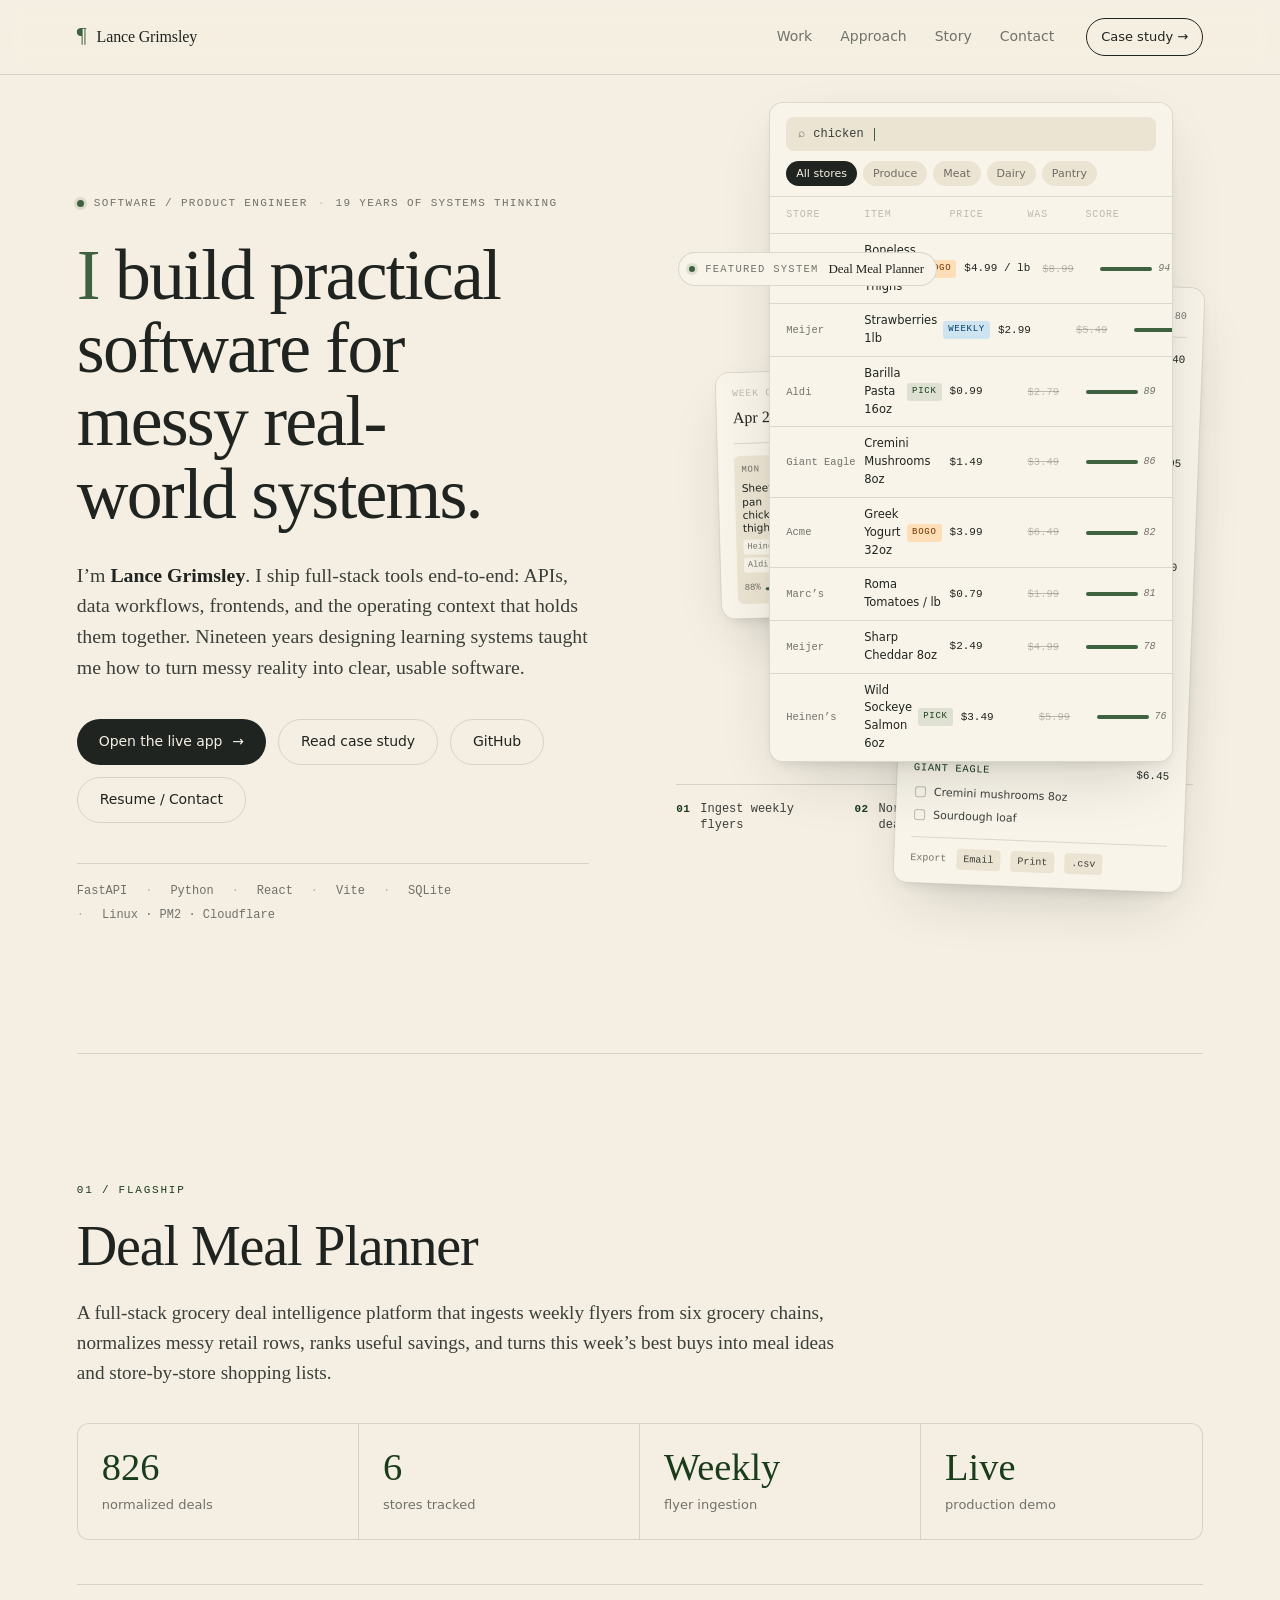
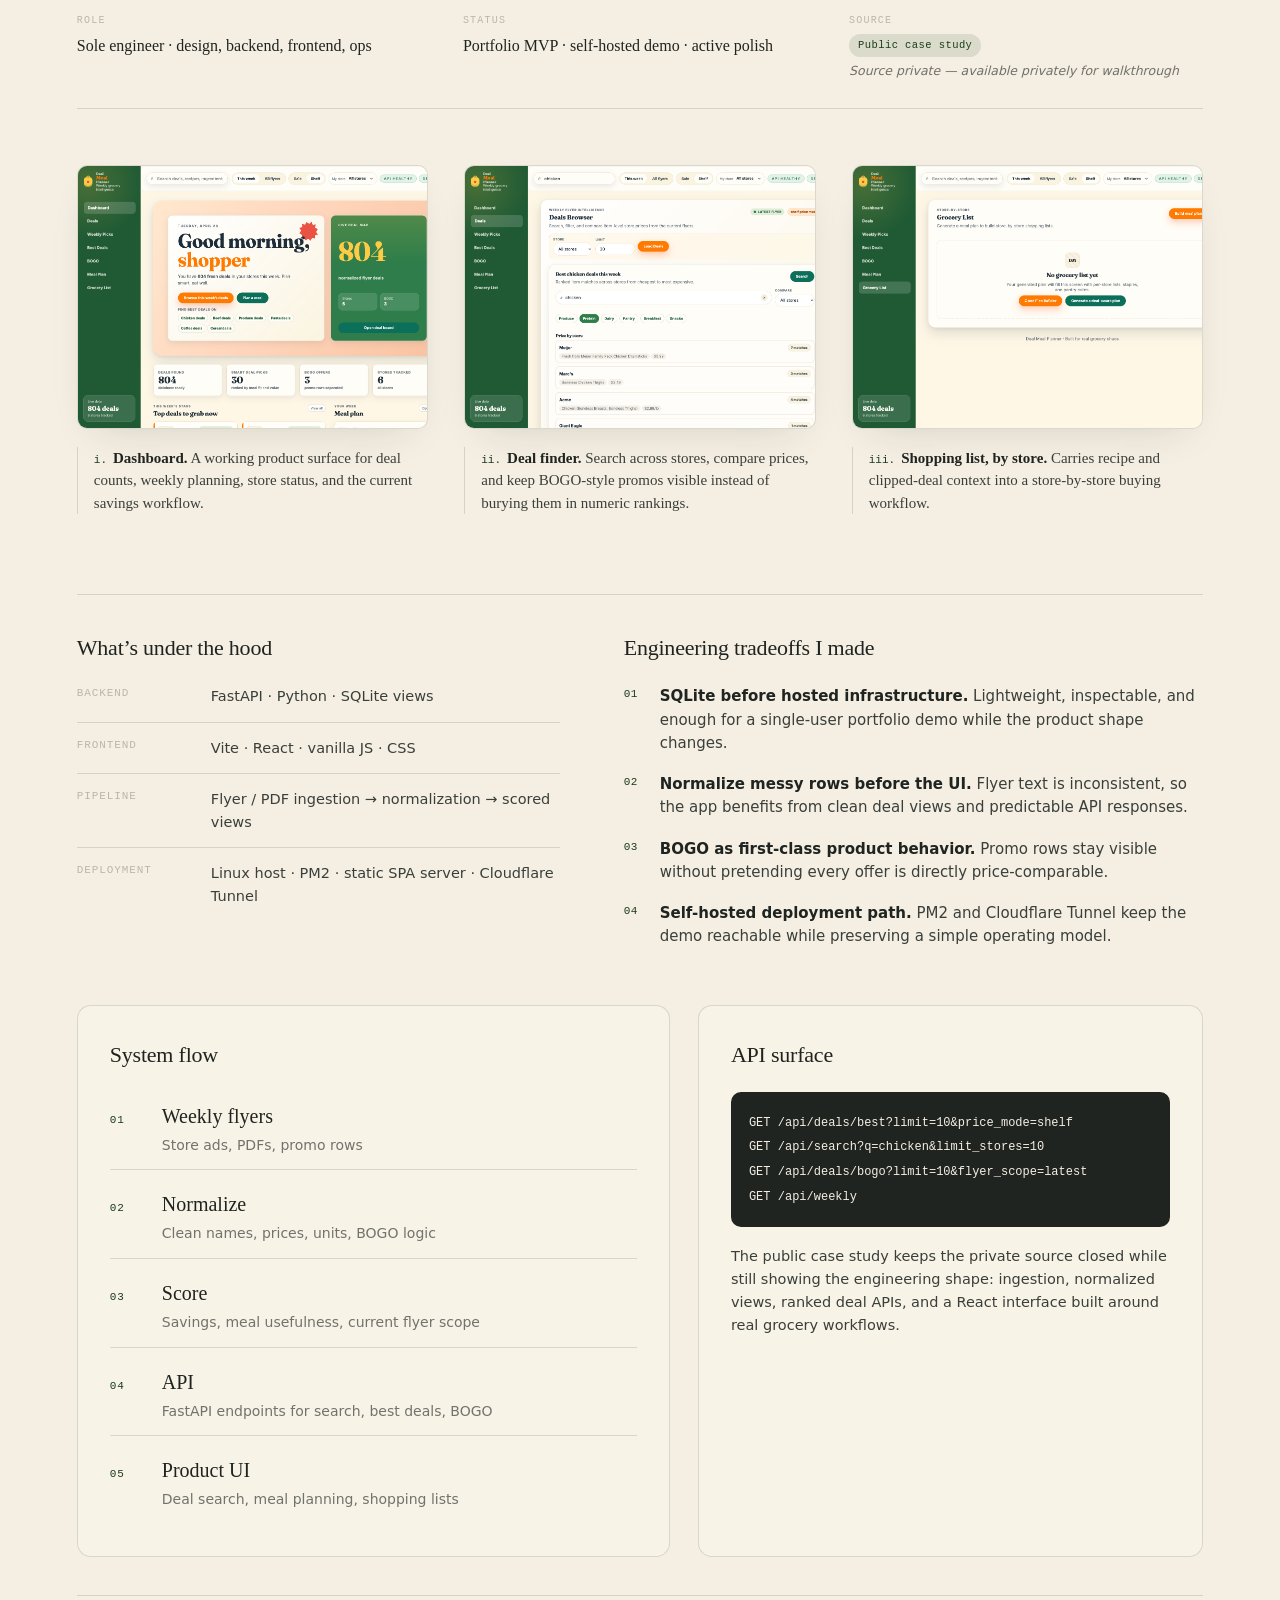
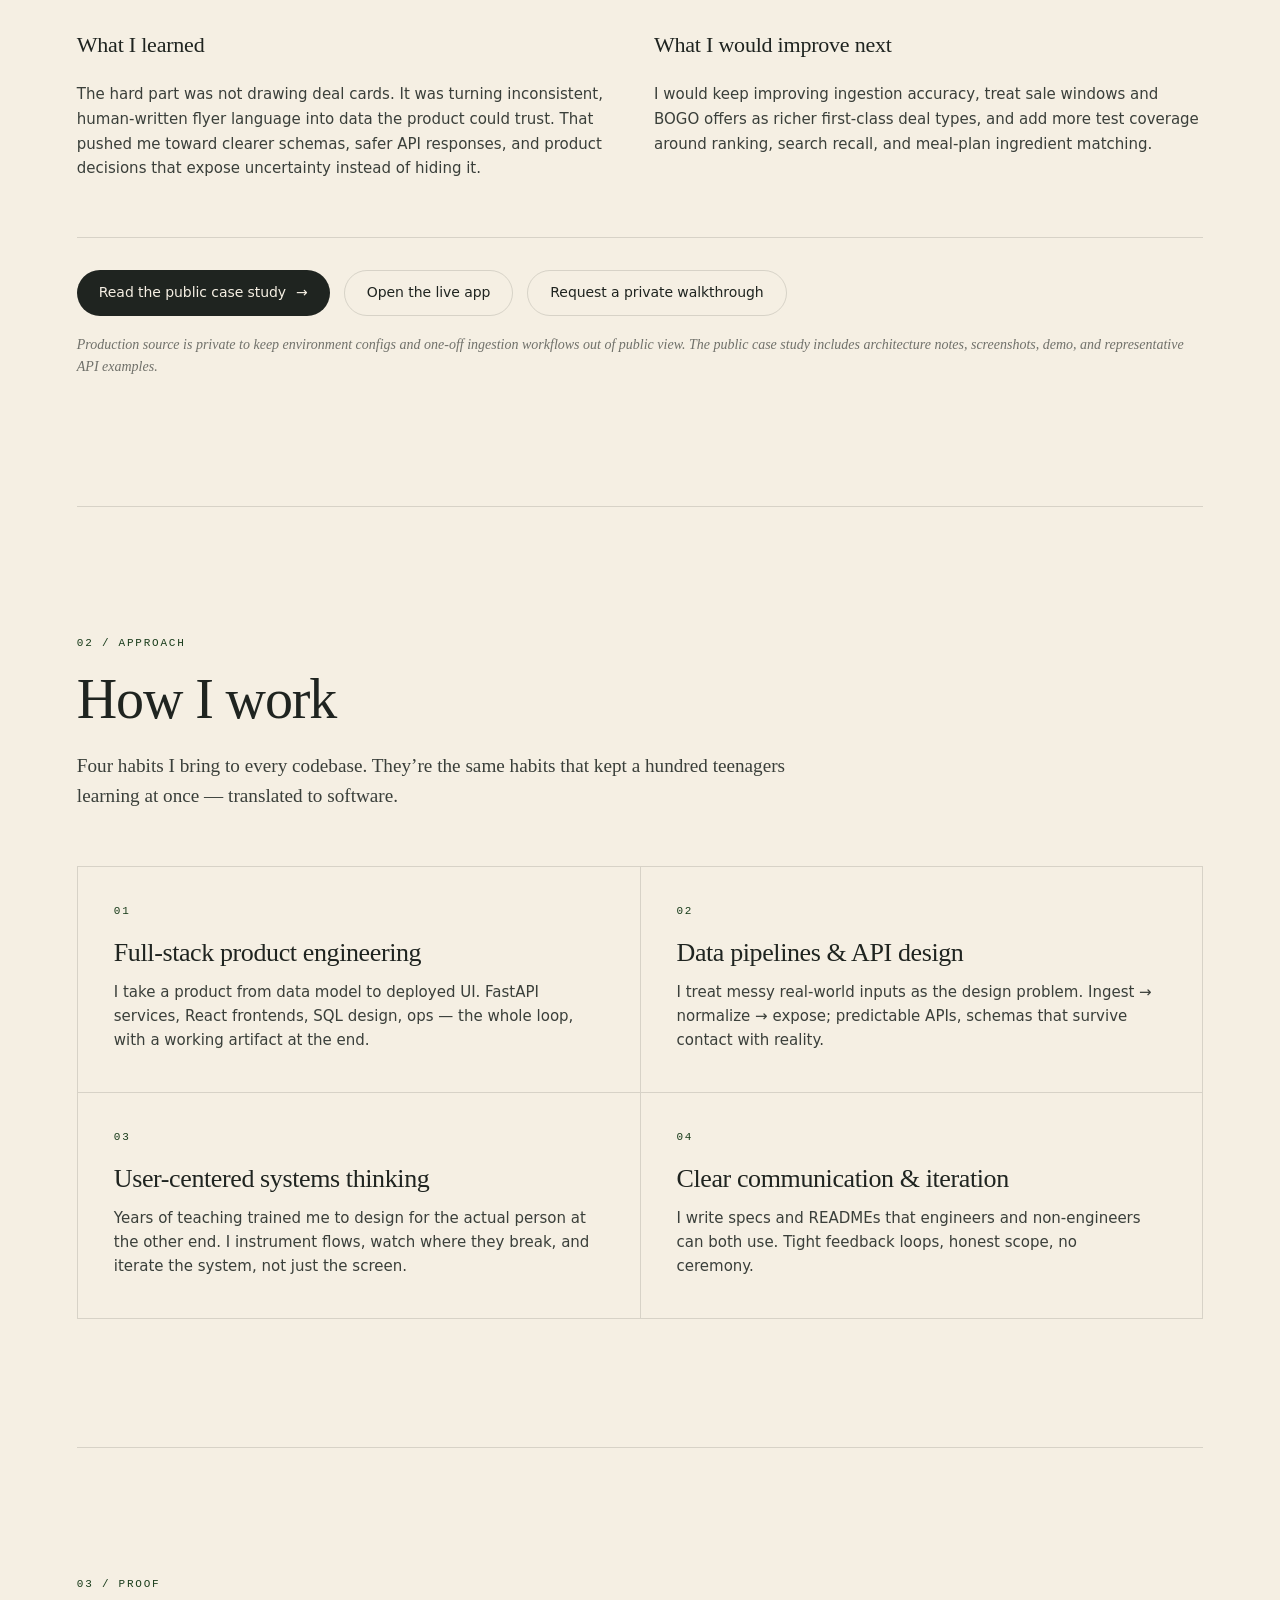
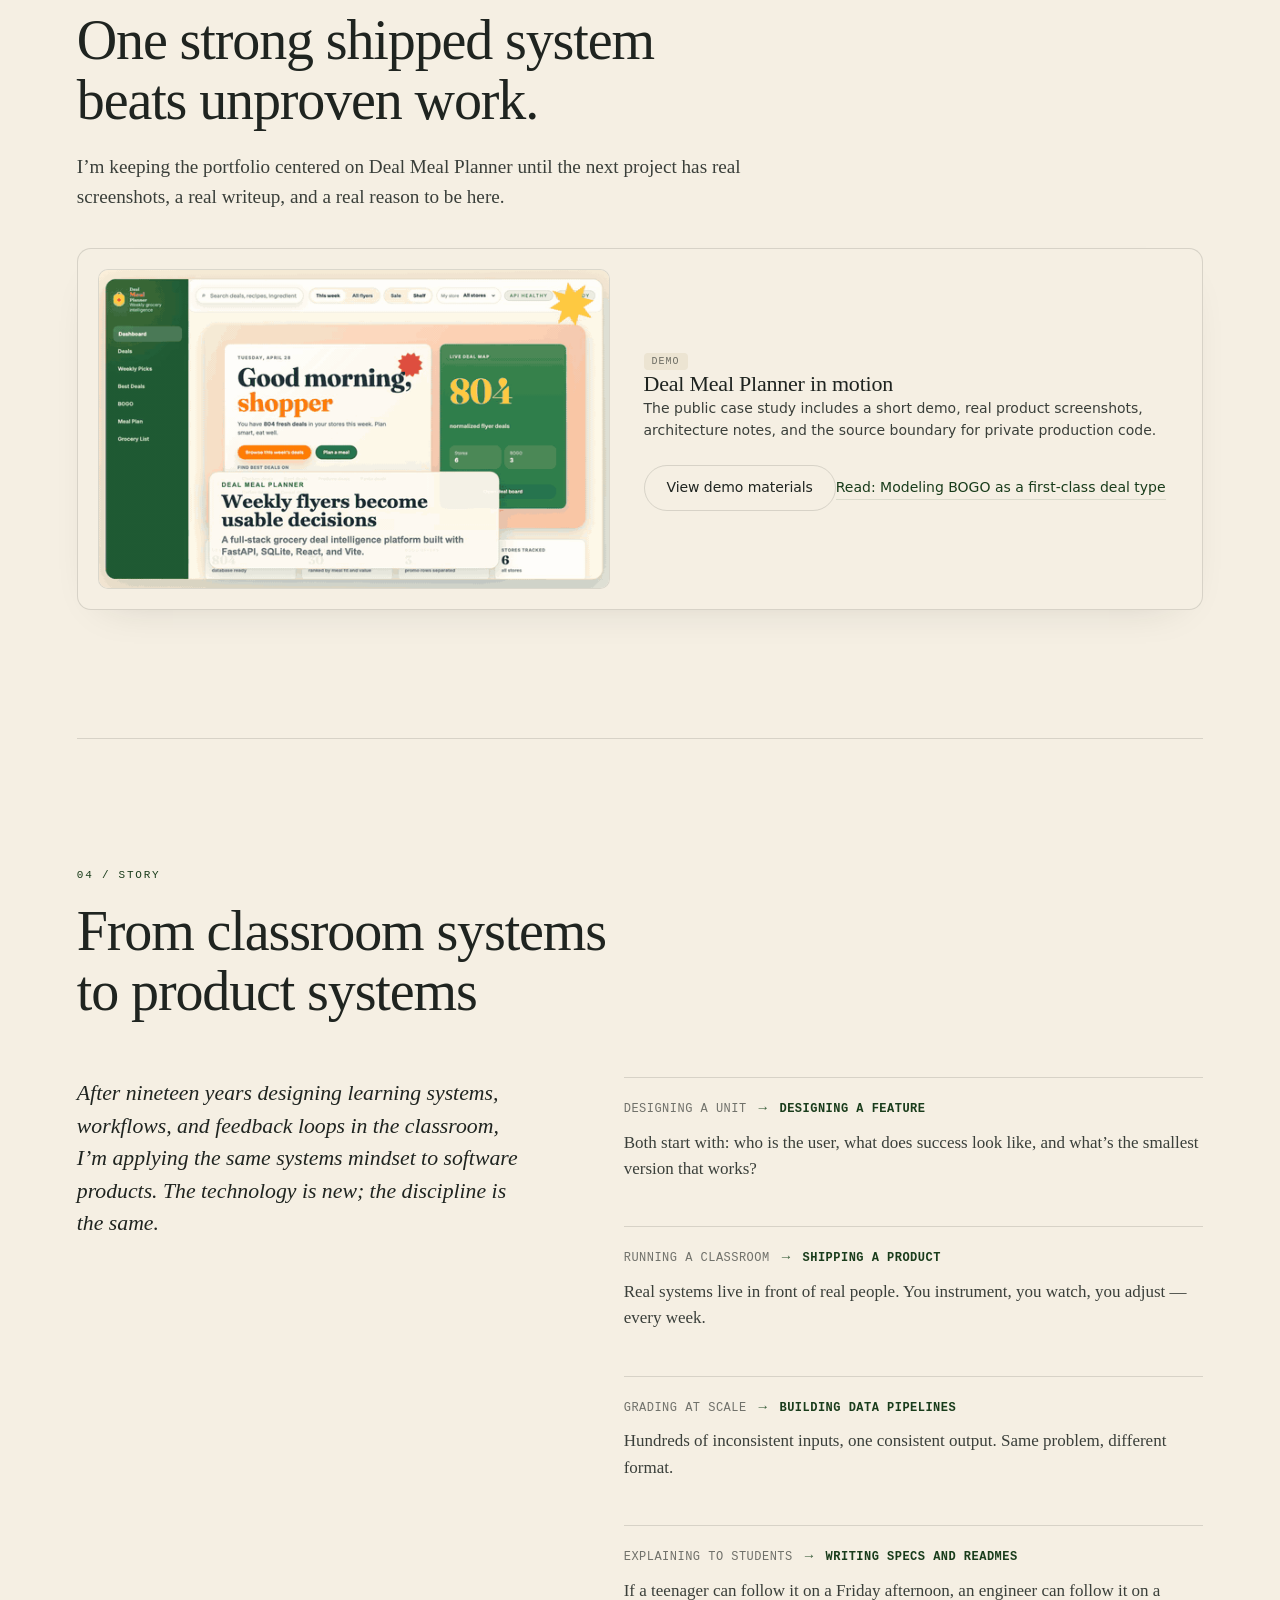
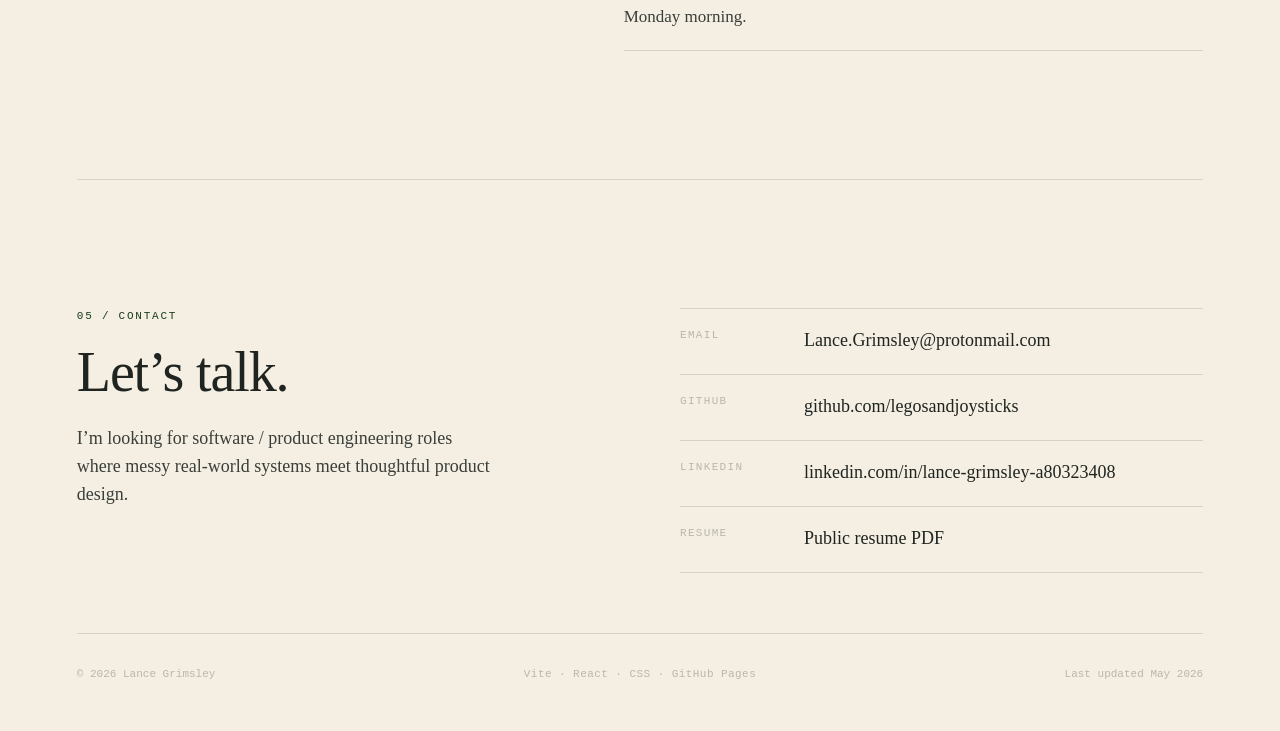
==== commit 45d9a8f5: "Deploy BOGO article and preview cleanup" ====
--- a/index.html
+++ b/index.html
@@ -27,8 +27,8 @@
 <link rel="preconnect" href="https://fonts.googleapis.com" />
 <link rel="preconnect" href="https://fonts.gstatic.com" crossorigin />
 <link href="https://fonts.googleapis.com/css2?family=Source+Serif+4:opsz,wght@8..60,300;8..60,400;8..60,500;8..60,600&family=Inter:wght@400;500;600&family=JetBrains+Mono:wght@400;500&display=swap" rel="stylesheet" />
-  <script type="module" crossorigin src="/assets/index-C8DyiU0z.js"></script>
-  <link rel="stylesheet" crossorigin href="/assets/index-DW7HxPDJ.css">
+  <script type="module" crossorigin src="/assets/index-Dp0NwFAR.js"></script>
+  <link rel="stylesheet" crossorigin href="/assets/index-D5zrvtP7.css">
 </head>
 <body>
 <div id="root"></div>
--- a/assets/index-D5zrvtP7.css
+++ b/assets/index-D5zrvtP7.css
@@ -0,0 +1 @@
+:root{--paper-0: #F5EFE3;--paper-1: #F9F4E9;--paper-2: #ECE4D2;--rule: rgba(31, 36, 32, .14);--ink: #1F2420;--ink-soft: #3A3F3A;--ink-mute: rgba(31, 36, 32, .62);--ink-faint: rgba(31, 36, 32, .28);--accent: oklch(.46 .07 145);--accent-soft: oklch(.46 .07 145 / .12);--accent-ink: oklch(.32 .06 145);--gap: clamp(80px, 10vw, 140px);--pad-x: clamp(28px, 6vw, 96px);--line: 1.55;--maxw: 1280px;--serif: "Source Serif 4", "Source Serif Pro", Georgia, "Times New Roman", serif;--sans: "Inter", ui-sans-serif, system-ui, -apple-system, sans-serif;--mono: "JetBrains Mono", ui-monospace, "SF Mono", Menlo, monospace}.light.warmth-bone{--paper-0:#F5EFE3;--paper-1:#F9F4E9;--paper-2:#ECE4D2}.light.warmth-cream{--paper-0:#FAF3DF;--paper-1:#FDF8E8;--paper-2:#F1E8CD}.light.warmth-offwhite{--paper-0:#F4F1EA;--paper-1:#FBF8F1;--paper-2:#E8E3D6}.density-tight{--gap: clamp(56px, 7vw, 96px);--line: 1.5}.density-comfortable{--gap: clamp(80px, 10vw, 140px);--line: 1.55}.density-airy{--gap: clamp(120px, 14vw, 200px);--line: 1.65}.dark{--paper-0: #16181A;--paper-1: #1C1F22;--paper-2: #23272B;--rule: rgba(245, 239, 227, .1);--ink: #F0EAD9;--ink-soft: #D8D2C2;--ink-mute: rgba(240, 234, 217, .62);--ink-faint: rgba(240, 234, 217, .28);--accent: oklch(.78 .1 145);--accent-soft: oklch(.78 .1 145 / .16);--accent-ink: oklch(.88 .08 145)}.dark.warmth-bone{--paper-0:#16181A;--paper-1:#1C1F22;--paper-2:#23272B}.dark.warmth-cream{--paper-0:#1A1812;--paper-1:#221F18;--paper-2:#2A271E}.dark.warmth-offwhite{--paper-0:#15171A;--paper-1:#1B1E22;--paper-2:#23272C}*{box-sizing:border-box}html,body{margin:0;padding:0}body{background:var(--paper-0);color:var(--ink);font-family:var(--sans);font-size:16px;line-height:var(--line);-webkit-font-smoothing:antialiased;text-rendering:optimizeLegibility}::selection{background:var(--accent-soft);color:var(--accent-ink)}a{color:inherit;text-decoration:none}img{display:block;max-width:100%}.app{max-width:var(--maxw);margin:0 auto;padding:0 var(--pad-x)}.nav{position:sticky;top:0;z-index:50;background:color-mix(in oklab,var(--paper-0) 88%,transparent);-webkit-backdrop-filter:saturate(140%) blur(12px);backdrop-filter:saturate(140%) blur(12px);border-bottom:.5px solid var(--rule)}.nav-inner{max-width:var(--maxw);margin:0 auto;padding:18px var(--pad-x);display:flex;align-items:center;gap:32px}.nav-mark{display:flex;align-items:baseline;gap:10px;font-family:var(--serif);letter-spacing:-.01em}.nav-mark-glyph{font-size:22px;color:var(--accent);line-height:1}.nav-mark-name{font-size:16px;font-weight:500}.nav-links{display:flex;gap:28px;margin-left:auto;font-size:14px;color:var(--ink-mute)}.nav-links a{transition:color .15s}.nav-links a:hover{color:var(--ink)}.nav-cta{font-size:13px;border:.5px solid var(--ink);padding:8px 14px;border-radius:999px;transition:background .15s,color .15s}.nav-cta:hover{background:var(--ink);color:var(--paper-0)}@media(max-width:760px){.nav-links{display:none}}.eyebrow{display:inline-flex;align-items:center;gap:10px;font-family:var(--mono);font-size:11px;letter-spacing:.12em;text-transform:uppercase;color:var(--ink-mute)}.eyebrow .dot{width:7px;height:7px;border-radius:50%;background:var(--accent);box-shadow:0 0 0 3px var(--accent-soft)}.eyebrow-sep{opacity:.4}.section-head{max-width:760px;margin-bottom:56px}.section-num{display:block;font-family:var(--mono);font-size:11px;letter-spacing:.16em;text-transform:uppercase;color:var(--accent-ink);margin-bottom:18px}.section-h2{font-family:var(--serif);font-weight:400;font-size:clamp(34px,4.4vw,56px);line-height:1.06;letter-spacing:-.02em;margin:0 0 22px;color:var(--ink);text-wrap:balance}.section-lede{font-family:var(--serif);font-size:clamp(18px,1.5vw,22px);line-height:1.55;color:var(--ink-soft);margin:0;text-wrap:pretty}.btn{display:inline-flex;align-items:center;gap:10px;height:46px;padding:0 22px;border-radius:999px;font-family:var(--sans);font-size:14px;font-weight:500;letter-spacing:-.005em;transition:transform .12s ease,background .15s,color .15s,border-color .15s;white-space:nowrap}.btn span{transition:transform .15s ease}.btn:hover span{transform:translate(3px)}.btn-primary{background:var(--ink);color:var(--paper-0)}.btn-primary:hover{background:var(--accent-ink)}.btn-ghost{border:.5px solid var(--rule);color:var(--ink)}.btn-ghost:hover{border-color:var(--ink)}.hero{display:grid;grid-template-columns:minmax(0,1.05fr) minmax(0,1.1fr);gap:clamp(40px,6vw,80px);align-items:center;padding:clamp(60px,9vw,120px) 0 clamp(80px,10vw,140px);border-bottom:.5px solid var(--rule)}@media(max-width:1000px){.hero{grid-template-columns:1fr;padding-bottom:80px}}.hero-text{max-width:600px}.hero-h1{font-family:var(--serif);font-weight:400;font-size:clamp(44px,5.6vw,80px);line-height:1.02;letter-spacing:-.025em;margin:24px 0 28px;color:var(--ink);text-wrap:balance}.hero-h1:first-letter{color:var(--accent)}.hero-sub{font-family:var(--serif);font-size:clamp(18px,1.55vw,22px);line-height:1.55;color:var(--ink-soft);margin:0 0 36px;text-wrap:pretty}.hero-sub strong{color:var(--ink);font-weight:600}.hero-ctas{display:flex;flex-wrap:wrap;gap:12px;margin-bottom:40px}.hero-stack-tags{list-style:none;margin:0;padding:18px 0 0;border-top:.5px solid var(--rule);display:flex;flex-wrap:wrap;gap:6px 18px;font-family:var(--mono);font-size:12px;color:var(--ink-mute)}.hero-stack-tags li:before{content:"·";margin-right:18px;color:var(--ink-faint)}.hero-stack-tags li:first-child:before{content:"";margin:0}.hero-visual{position:relative;min-height:520px;padding:30px 10px}.hero-feature-tag{position:absolute;top:0;left:12px;z-index:5;display:inline-flex;align-items:center;gap:10px;font-family:var(--mono);font-size:10.5px;letter-spacing:.12em;text-transform:uppercase;color:var(--ink-mute);background:var(--paper-1);border:.5px solid var(--rule);padding:6px 12px 6px 10px;border-radius:999px}.hero-feature-dot{width:6px;height:6px;border-radius:50%;background:var(--accent);box-shadow:0 0 0 3px var(--accent-soft)}.hero-feature-tag em{font-style:normal;font-family:var(--serif);text-transform:none;letter-spacing:-.01em;font-size:13px;color:var(--ink);font-weight:500}.hero-composite{display:flex;flex-direction:column;gap:22px;width:100%}.hero-stack{position:relative;width:100%;min-height:480px}.hero-legend{list-style:none;margin:0;padding:16px 0 0;border-top:.5px solid var(--rule);display:grid;grid-template-columns:repeat(3,1fr);gap:18px}.hero-legend li{display:flex;align-items:baseline;gap:10px;font-family:var(--mono);font-size:12px;line-height:1.35;color:var(--ink-soft)}.hero-legend-num{font-weight:600;font-size:11px;letter-spacing:.04em;color:var(--accent-ink);flex-shrink:0}@media(max-width:600px){.hero-legend{grid-template-columns:1fr;gap:8px}}.hero-card{position:absolute;background:var(--paper-1);border:.5px solid var(--rule);border-radius:14px;box-shadow:0 1px #ffffff80 inset,0 24px 60px -20px #1f242038,0 6px 14px -8px #1f24202e;overflow:hidden;transition:transform .25s ease}.dark .hero-card{box-shadow:0 1px #ffffff0a inset,0 24px 60px -20px #0009,0 6px 14px -8px #0006}.hero-card-back{top:0;right:0;width:56%;transform:rotate(2.2deg);z-index:1}.hero-card-mid{top:18%;left:8%;width:64%;transform:rotate(-1.6deg);z-index:2}.hero-card-front{bottom:0;right:4%;width:78%;z-index:3}.hero-anno{display:none}@media(max-width:1000px){.hero-visual{min-height:460px;padding:20px 0}.hero-stack{min-height:460px}}@media(max-width:600px){.hero-card-back{display:none}.hero-card-mid{width:78%;left:0;top:0;transform:rotate(-1.5deg)}.hero-card-front{width:92%;right:0;bottom:0}.hero-visual{min-height:420px}}.preview{font-family:var(--sans);font-size:12px;color:var(--ink);background:var(--paper-1);width:100%;height:100%;display:flex;flex-direction:column}.preview-toolbar{padding:14px 16px 10px;border-bottom:.5px solid var(--rule);display:flex;flex-direction:column;gap:10px}.preview-search{display:flex;align-items:center;gap:8px;background:var(--paper-2);border-radius:8px;padding:8px 12px;font-family:var(--mono);font-size:12px;color:var(--ink-soft)}.preview-search-icon{color:var(--ink-mute)}.preview-cursor{width:1px;height:13px;background:var(--accent);margin-left:2px;animation:blink 1s steps(2) infinite}@keyframes blink{50%{opacity:0}}.preview-chips{display:flex;flex-wrap:wrap;gap:6px}.preview-chip{font-size:11px;padding:4px 10px;border-radius:999px;background:var(--paper-2);color:var(--ink-mute)}.preview-chip-on{background:var(--ink);color:var(--paper-0)}.preview-table{flex:1;overflow:hidden}.preview-th,.preview-tr{display:grid;grid-template-columns:70px 1fr 70px 50px 70px;gap:8px;padding:8px 16px;align-items:center}.preview-th{font-family:var(--mono);font-size:10px;letter-spacing:.08em;text-transform:uppercase;color:var(--ink-faint);border-bottom:.5px solid var(--rule);padding-top:10px;padding-bottom:10px}.preview-tr{border-bottom:.5px solid var(--rule);font-size:11.5px}.preview-tr:last-child{border-bottom:0}.preview-store{font-family:var(--mono);font-size:10.5px;color:var(--ink-mute)}.preview-item{font-weight:500;display:flex;align-items:center;gap:6px}.preview-tag{font-style:normal;font-family:var(--mono);font-size:9px;letter-spacing:.08em;padding:2px 5px;border-radius:3px;background:var(--accent-soft);color:var(--accent-ink)}.preview-tag-bogo{background:#ffc07566;background:oklch(.85 .13 70 / .4);color:#6b3900;color:oklch(.4 .12 60)}.preview-tag-pick{background:var(--accent-soft);color:var(--accent-ink)}.preview-tag-weekly{background:#a4d5f780;color:#003f60}.dark .preview-tag-bogo{background:#653e00;background:oklch(.4 .1 70);color:#ffd6a8;color:oklch(.9 .1 70)}.dark .preview-tag-weekly{background:#1f4c6a;color:#bee4ff;color:oklch(.9 .07 240)}.preview-price{font-family:var(--mono);font-size:11px;color:var(--ink)}.preview-was{font-family:var(--mono);font-size:10.5px;color:var(--ink-faint);text-decoration:line-through}.preview-score{display:flex;align-items:center;gap:6px;font-family:var(--mono);font-size:10px;color:var(--ink-mute)}.preview-bar{flex:1;height:4px;background:var(--accent);border-radius:2px;display:block;min-width:4px}.preview-plan{padding:14px 16px;gap:12px;display:flex;flex-direction:column}.preview-plan-hd{display:flex;align-items:flex-end;justify-content:space-between;padding-bottom:12px;border-bottom:.5px solid var(--rule)}.preview-eyebrow{display:block;font-family:var(--mono);font-size:9.5px;letter-spacing:.1em;text-transform:uppercase;color:var(--ink-faint);margin-bottom:4px}.preview-plan-hd strong{font-family:var(--serif);font-weight:400;font-size:16px}.preview-plan-stats{display:flex;gap:18px;font-family:var(--mono);font-size:10px}.preview-plan-stats span{display:flex;flex-direction:column;align-items:flex-end}.preview-plan-stats b{font-weight:600;font-size:14px;color:var(--accent-ink)}.preview-plan-stats i{font-style:normal;letter-spacing:.06em;text-transform:uppercase;color:var(--ink-faint);font-size:8.5px}.preview-plan-grid{display:grid;grid-template-columns:repeat(7,1fr);gap:6px;flex:1}.preview-day{background:var(--paper-2);border-radius:6px;padding:8px 7px;display:flex;flex-direction:column;gap:5px;min-height:0}.preview-day-rest{background:transparent;border:.5px dashed var(--rule)}.preview-dow{font-family:var(--mono);font-size:9px;letter-spacing:.08em;text-transform:uppercase;color:var(--ink-mute)}.preview-meal{font-size:10.5px;font-weight:500;line-height:1.25;color:var(--ink);flex:1}.preview-uses{display:flex;flex-wrap:wrap;gap:3px}.preview-uses em{font-style:normal;font-family:var(--mono);font-size:8.5px;padding:1px 4px;border-radius:3px;background:var(--paper-1);color:var(--ink-mute)}.preview-pct{display:flex;align-items:center;gap:5px;font-family:var(--mono);font-size:9px;color:var(--ink-mute);position:relative;height:4px}.preview-pct i{position:absolute;top:0;bottom:0;left:0;height:3px;margin-top:auto;margin-bottom:auto;background:var(--accent);border-radius:2px}.preview-pct{height:auto;padding-top:4px;flex-direction:row-reverse;justify-content:flex-end}.preview-pct i{position:static;height:3px;flex:1}.preview-list{padding:14px 16px;gap:10px;display:flex;flex-direction:column;overflow:hidden}.preview-list-hd{display:flex;align-items:baseline;justify-content:space-between;padding-bottom:10px;border-bottom:.5px solid var(--rule)}.preview-list-hd strong{font-family:var(--serif);font-weight:400;font-size:16px}.preview-list-meta{font-family:var(--mono);font-size:10px;color:var(--ink-mute)}.preview-store-block{display:flex;flex-direction:column;gap:4px}.preview-store-row{display:flex;justify-content:space-between;align-items:baseline;padding-top:4px}.preview-store-name{font-family:var(--mono);font-size:10.5px;letter-spacing:.06em;text-transform:uppercase;color:var(--accent-ink)}.preview-store-total{font-family:var(--mono);font-size:11px;color:var(--ink)}.preview-store-block ul{list-style:none;margin:0;padding:0 0 0 2px}.preview-store-block li{display:flex;align-items:center;gap:8px;font-size:11px;padding:3px 0;color:var(--ink-soft)}.preview-check{width:11px;height:11px;border:.5px solid var(--ink-faint);border-radius:3px;flex-shrink:0}.preview-list-foot{margin-top:auto;padding-top:10px;border-top:.5px solid var(--rule);display:flex;align-items:center;gap:10px;font-family:var(--mono);font-size:10px;color:var(--ink-mute)}.preview-list-foot em{font-style:normal;padding:3px 7px;border-radius:4px;background:var(--paper-2);color:var(--ink-soft)}section{padding-top:var(--gap)}.dmp{padding-bottom:var(--gap);border-bottom:.5px solid var(--rule)}.dmp-meta{display:grid;grid-template-columns:repeat(3,1fr);gap:32px;padding:28px 0;margin-bottom:56px;border-top:.5px solid var(--rule);border-bottom:.5px solid var(--rule)}.dmp-meta-block{display:flex;flex-direction:column;gap:6px}.meta-label{font-family:var(--mono);font-size:10px;letter-spacing:.12em;text-transform:uppercase;color:var(--ink-faint)}.meta-value{font-family:var(--serif);font-size:16px;color:var(--ink);display:flex;flex-direction:column;gap:4px}.src-pill{display:inline-block;align-self:flex-start;font-family:var(--mono);font-size:10.5px;padding:3px 9px;border-radius:999px;background:var(--accent-soft);color:var(--accent-ink);letter-spacing:.04em}.src-note{font-family:var(--sans);font-size:12.5px;color:var(--ink-mute);font-style:italic}@media(max-width:800px){.dmp-meta{grid-template-columns:1fr;gap:20px}}.dmp-screens{display:grid;grid-template-columns:repeat(3,1fr);gap:36px;margin-bottom:80px}@media(max-width:1000px){.dmp-screens{grid-template-columns:1fr;gap:48px}}.dmp-figure{margin:0;display:flex;flex-direction:column;gap:18px}.dmp-frame{aspect-ratio:4 / 3;background:var(--paper-1);border:.5px solid var(--rule);border-radius:10px;overflow:hidden;box-shadow:0 16px 40px -20px #1f24202e}.dark .dmp-frame{box-shadow:0 16px 40px -20px #00000080}.dmp-shot-frame img{width:100%;height:100%;display:block;object-fit:cover;object-position:top left}.dmp-figure figcaption{font-family:var(--serif);font-size:15px;line-height:1.5;color:var(--ink-soft);padding-left:16px;border-left:1px solid var(--rule)}.dmp-figure figcaption strong{color:var(--ink);font-weight:600}.cap-num{display:inline-block;font-family:var(--mono);font-size:11px;color:var(--accent-ink);margin-right:6px;font-style:normal}.dmp-proof-strip{list-style:none;margin:-20px 0 44px;padding:0;display:grid;grid-template-columns:repeat(4,1fr);border:.5px solid var(--rule);border-radius:12px;overflow:hidden;background:var(--paper-0)}.dmp-proof-strip li{padding:24px;border-right:.5px solid var(--rule)}.dmp-proof-strip li:last-child{border-right:0}.dmp-proof-strip strong{display:block;font-family:var(--serif);font-weight:500;font-size:clamp(28px,3vw,42px);line-height:1;color:var(--accent-ink);margin-bottom:8px}.dmp-proof-strip span{display:block;font-size:13px;color:var(--ink-mute)}@media(max-width:760px){.dmp-proof-strip{grid-template-columns:repeat(2,1fr)}.dmp-proof-strip li:nth-child(2){border-right:0}.dmp-proof-strip li:nth-child(-n+2){border-bottom:.5px solid var(--rule)}}.dmp-detail{display:grid;grid-template-columns:1fr 1.2fr;gap:64px;padding-top:36px;border-top:.5px solid var(--rule);margin-bottom:56px}@media(max-width:900px){.dmp-detail{grid-template-columns:1fr;gap:40px}}.detail-h3{font-family:var(--serif);font-weight:400;font-size:22px;margin:0 0 20px;letter-spacing:-.01em}.kv{margin:0;display:flex;flex-direction:column;gap:14px}.kv>div{display:grid;grid-template-columns:110px 1fr;gap:24px;padding-bottom:14px;border-bottom:.5px solid var(--rule)}.kv>div:last-child{border-bottom:0}.kv dt{font-family:var(--mono);font-size:11px;letter-spacing:.08em;text-transform:uppercase;color:var(--ink-faint);margin:0}.kv dd{margin:0;font-size:14.5px;color:var(--ink-soft)}.tradeoffs{list-style:none;margin:0;padding:0;display:flex;flex-direction:column;gap:18px;counter-reset:t}.tradeoffs li{font-size:15px;line-height:1.55;color:var(--ink-soft);padding-left:36px;position:relative;counter-increment:t}.tradeoffs li:before{content:counter(t,decimal-leading-zero);position:absolute;left:0;top:1px;font-family:var(--mono);font-size:11px;color:var(--accent-ink);letter-spacing:.04em}.tradeoffs strong{color:var(--ink);font-weight:600}.system-tour{display:grid;grid-template-columns:minmax(0,1.08fr) minmax(320px,.92fr);gap:28px;margin:0 0 56px}.system-flow,.api-tour{border:.5px solid var(--rule);border-radius:14px;background:color-mix(in oklab,var(--paper-1) 72%,var(--paper-0));padding:clamp(22px,3vw,32px)}.flow-steps{list-style:none;margin:0;padding:0;display:grid;gap:10px}.flow-steps li{display:grid;grid-template-columns:38px 1fr;gap:8px 14px;align-items:baseline;padding:13px 0;border-bottom:.5px solid var(--rule)}.flow-steps li:last-child{border-bottom:0}.flow-steps span{grid-row:span 2;font-family:var(--mono);font-size:11px;color:var(--accent-ink);letter-spacing:.08em}.flow-steps strong{font-family:var(--serif);font-size:20px;font-weight:500;line-height:1.1}.flow-steps em{font-style:normal;color:var(--ink-mute);font-size:14px}.api-tour pre{margin:0 0 18px;padding:18px;overflow-x:auto;border-radius:10px;background:var(--ink);color:var(--paper-0)}.api-tour code{font-family:var(--mono);font-size:12px;line-height:1.7}.api-tour p{margin:0;color:var(--ink-soft);font-size:14.5px;line-height:1.6}@media(max-width:900px){.system-tour{grid-template-columns:1fr}}.learning-panel{display:grid;grid-template-columns:repeat(2,1fr);gap:28px;margin:-18px 0 56px;padding-top:32px;border-top:.5px solid var(--rule)}.learning-panel p{margin:0;color:var(--ink-soft);line-height:1.65;font-size:15px}@media(max-width:760px){.learning-panel{grid-template-columns:1fr}}.dmp-cta{display:flex;flex-wrap:wrap;align-items:center;gap:14px;padding-top:32px;border-top:.5px solid var(--rule)}.dmp-cta-note{font-family:var(--serif);font-style:italic;font-size:14px;color:var(--ink-mute);flex-basis:100%;margin-top:4px}.strengths{padding-bottom:var(--gap);border-bottom:.5px solid var(--rule)}.strengths-grid{list-style:none;margin:0;padding:0;display:grid;grid-template-columns:repeat(2,1fr);gap:0;border-top:.5px solid var(--rule);border-left:.5px solid var(--rule)}.strength{padding:36px 36px 40px;border-right:.5px solid var(--rule);border-bottom:.5px solid var(--rule);background:var(--paper-0);transition:background .2s}.strength:hover{background:var(--paper-1)}.strength-num{font-family:var(--mono);font-size:11px;letter-spacing:.16em;color:var(--accent-ink);display:block;margin-bottom:18px}.strength-title{font-family:var(--serif);font-weight:400;font-size:26px;letter-spacing:-.015em;margin:0 0 12px;line-height:1.15}.strength-body{font-size:15px;line-height:1.6;color:var(--ink-soft);margin:0;max-width:50ch}@media(max-width:800px){.strengths-grid{grid-template-columns:1fr}}.more{padding-bottom:var(--gap);border-bottom:.5px solid var(--rule)}.more-proof .section-head{margin-bottom:36px}.proof-card{display:grid;grid-template-columns:minmax(280px,.95fr) minmax(0,1fr);gap:34px;align-items:center;padding:20px;border:.5px solid var(--rule);border-radius:14px;background:var(--paper-0);box-shadow:0 16px 44px -28px #1f242033}.proof-card img{width:100%;display:block;border-radius:10px;border:.5px solid var(--rule);background:var(--paper-1)}.proof-card .more-body{margin-bottom:22px;max-width:58ch}.text-link{display:inline-block;margin-top:14px;font-size:14px;color:var(--accent-ink);border-bottom:1px solid var(--accent-soft)}.text-link:hover{border-color:var(--accent-ink)}@media(max-width:820px){.proof-card{grid-template-columns:1fr}}.more-grid{list-style:none;margin:0;padding:0;display:grid;grid-template-columns:repeat(3,1fr);gap:32px}@media(max-width:1000px){.more-grid{grid-template-columns:1fr 1fr}}@media(max-width:700px){.more-grid{grid-template-columns:1fr}}.more-card{display:flex;flex-direction:column;gap:14px;background:var(--paper-1);border:.5px solid var(--rule);border-radius:10px;padding:22px}.more-tag{align-self:flex-start;font-family:var(--mono);font-size:10px;letter-spacing:.1em;text-transform:uppercase;padding:3px 8px;border-radius:4px;background:var(--paper-2);color:var(--ink-mute)}.more-thumb{position:relative;aspect-ratio:16 / 10;border-radius:6px;overflow:hidden;background:var(--paper-2)}.more-thumb svg{width:100%;height:100%;display:block;opacity:.8}.more-thumb-label{position:absolute;bottom:10px;left:12px;font-family:var(--mono);font-size:10px;color:var(--ink-mute);background:var(--paper-1);padding:3px 7px;border-radius:3px}.more-title{font-family:var(--serif);font-weight:400;font-size:22px;letter-spacing:-.01em;margin:0;line-height:1.2}.more-body{font-size:14px;line-height:1.55;color:var(--ink-soft);margin:0}.more-stack{list-style:none;margin:auto 0 0;padding:14px 0 0;border-top:.5px solid var(--rule);display:flex;flex-wrap:wrap;gap:4px 14px;font-family:var(--mono);font-size:11px;color:var(--ink-mute)}.story{padding-bottom:var(--gap);border-bottom:.5px solid var(--rule)}.story-body{display:grid;grid-template-columns:1fr 1.2fr;gap:64px;align-items:start}@media(max-width:900px){.story-body{grid-template-columns:1fr;gap:40px}}.story-lede{font-family:var(--serif);font-size:clamp(20px,1.7vw,24px);line-height:1.5;color:var(--ink);margin:0;text-wrap:pretty;font-style:italic}.story-pairs{list-style:none;margin:0;padding:0;display:flex;flex-direction:column;gap:24px}.story-pairs>li{padding:20px 0;border-top:.5px solid var(--rule)}.story-pairs>li:last-child{border-bottom:.5px solid var(--rule)}.pair{display:flex;align-items:baseline;gap:12px;flex-wrap:wrap;font-family:var(--mono);font-size:12px;letter-spacing:.04em;text-transform:uppercase;margin-bottom:10px}.pair-from{color:var(--ink-mute)}.pair-arrow{color:var(--accent);font-size:14px}.pair-to{color:var(--accent-ink);font-weight:600}.story-pairs p{margin:0;font-family:var(--serif);font-size:17px;line-height:1.55;color:var(--ink-soft)}.contact{padding-bottom:40px}.contact-inner{display:grid;grid-template-columns:1fr 1fr;gap:80px;align-items:start;padding-bottom:60px;border-bottom:.5px solid var(--rule)}@media(max-width:800px){.contact-inner{grid-template-columns:1fr;gap:40px}}.contact-lede{font-family:var(--serif);font-size:18px;line-height:1.55;color:var(--ink-soft);margin:18px 0 0;max-width:46ch}.contact-list{list-style:none;margin:0;padding:0;display:flex;flex-direction:column}.contact-list li{display:grid;grid-template-columns:100px 1fr;gap:24px;padding:18px 0;border-top:.5px solid var(--rule);align-items:baseline}.contact-list li:last-child{border-bottom:.5px solid var(--rule)}.contact-label{font-family:var(--mono);font-size:11px;letter-spacing:.12em;text-transform:uppercase;color:var(--ink-faint)}.contact-list a{font-family:var(--serif);font-size:18px;color:var(--ink);border-bottom:1px solid transparent;transition:border-color .15s;align-self:start}.contact-list a:hover{border-color:var(--accent)}.foot{padding:32px 0 8px;display:flex;justify-content:space-between;align-items:center;gap:24px;font-family:var(--mono);font-size:11px;color:var(--ink-faint);flex-wrap:wrap}.foot-mid{letter-spacing:.04em}
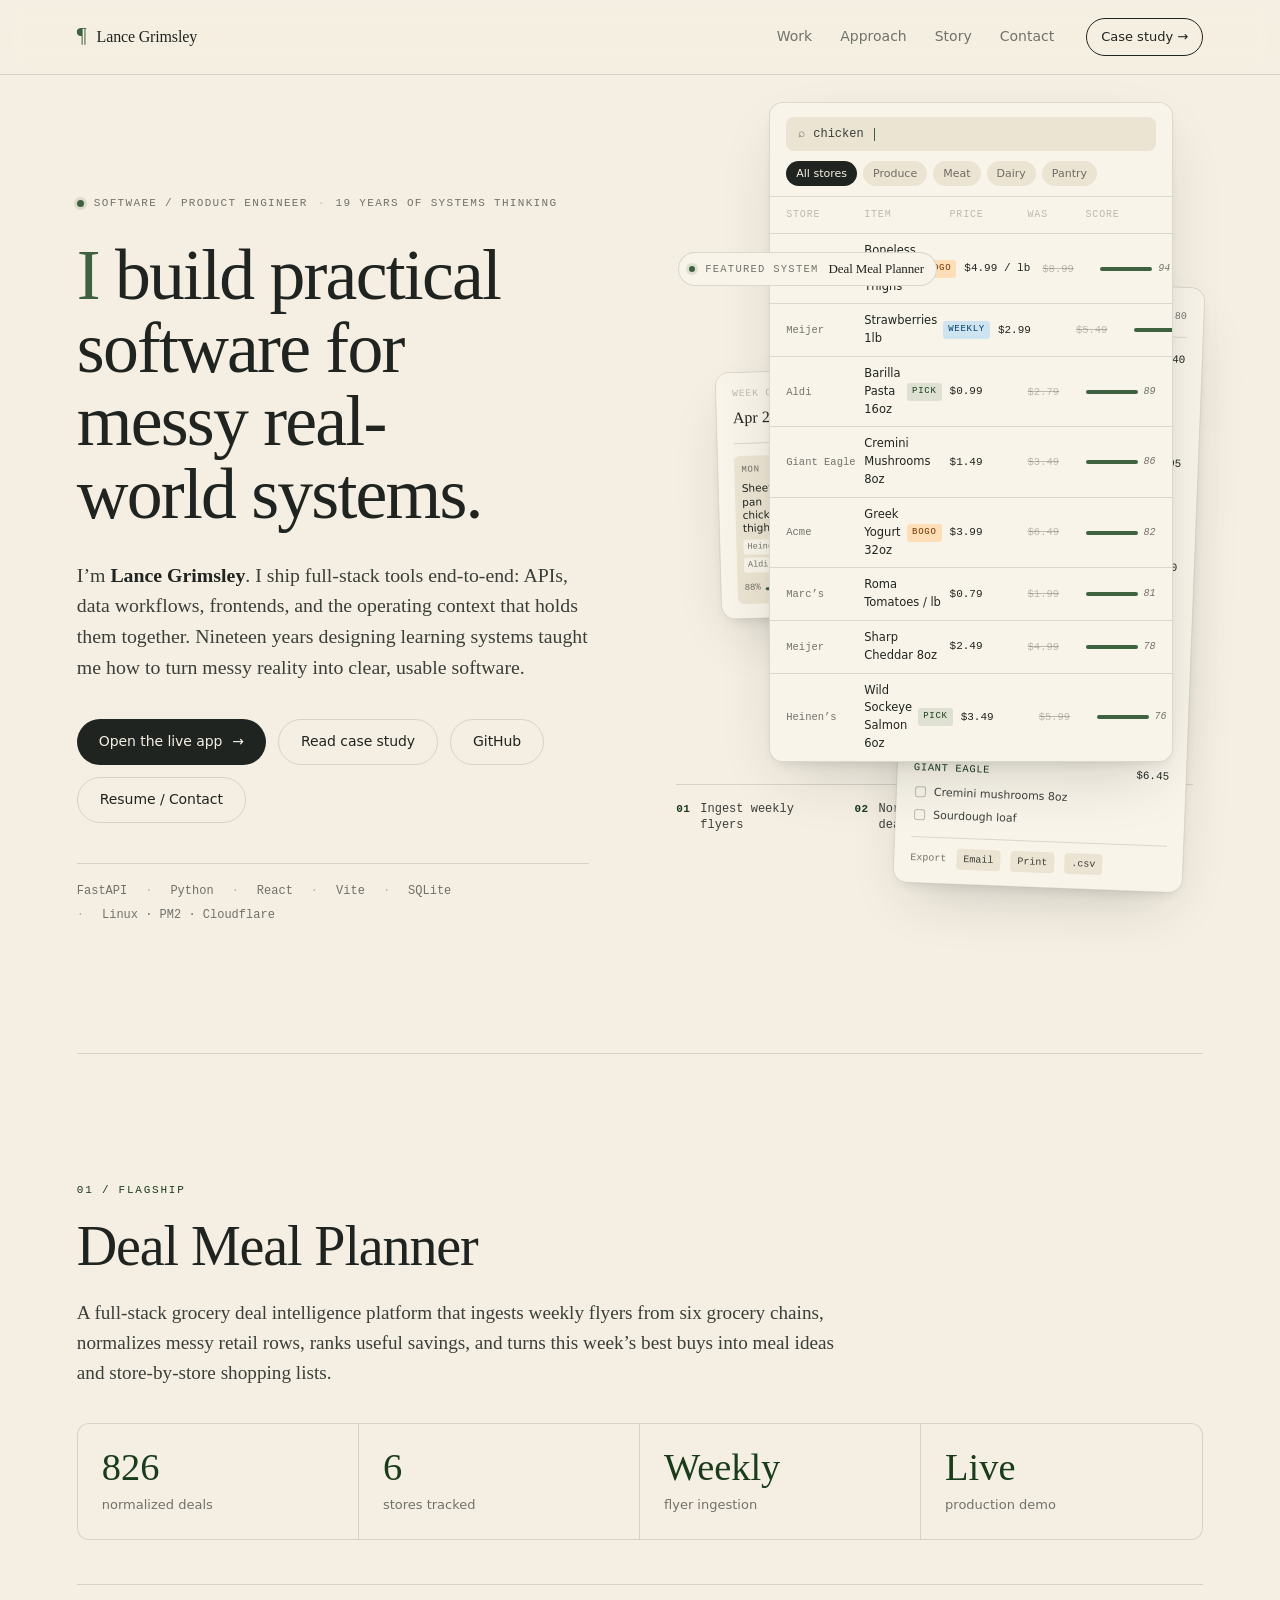
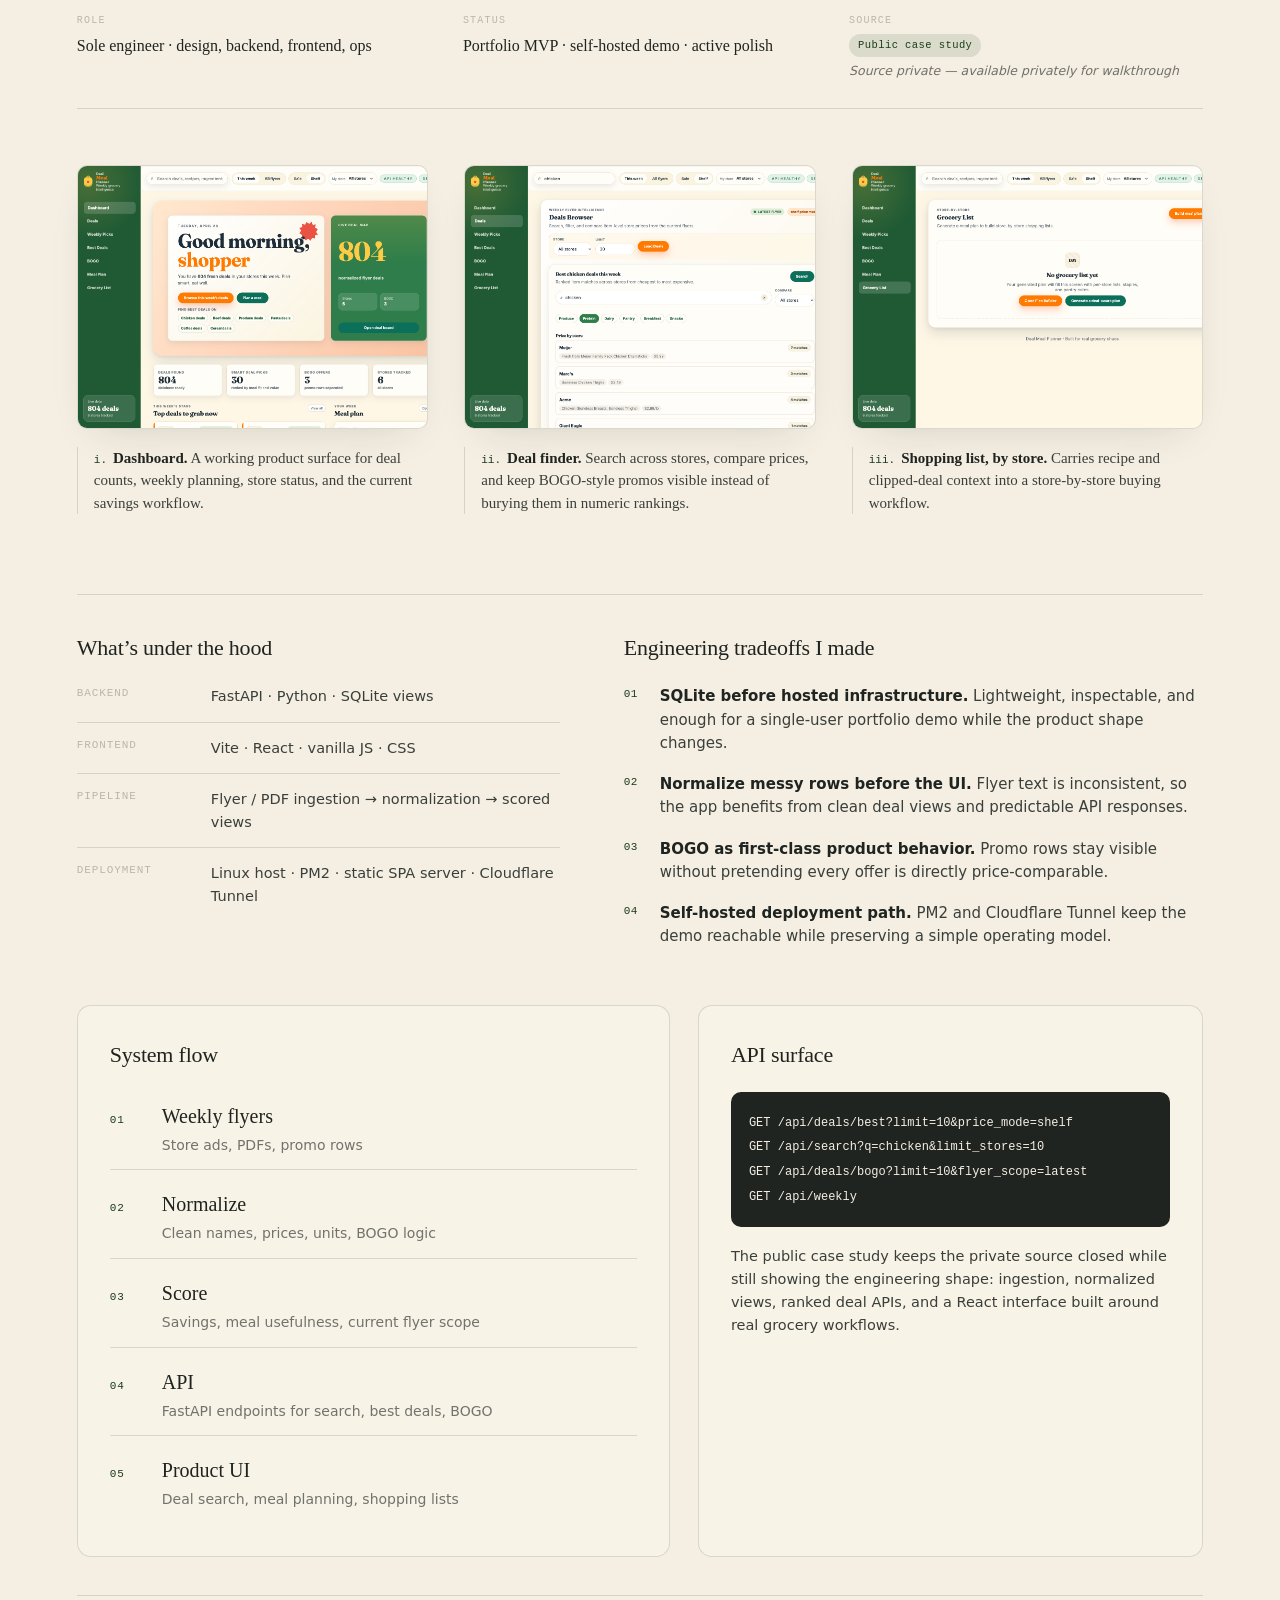
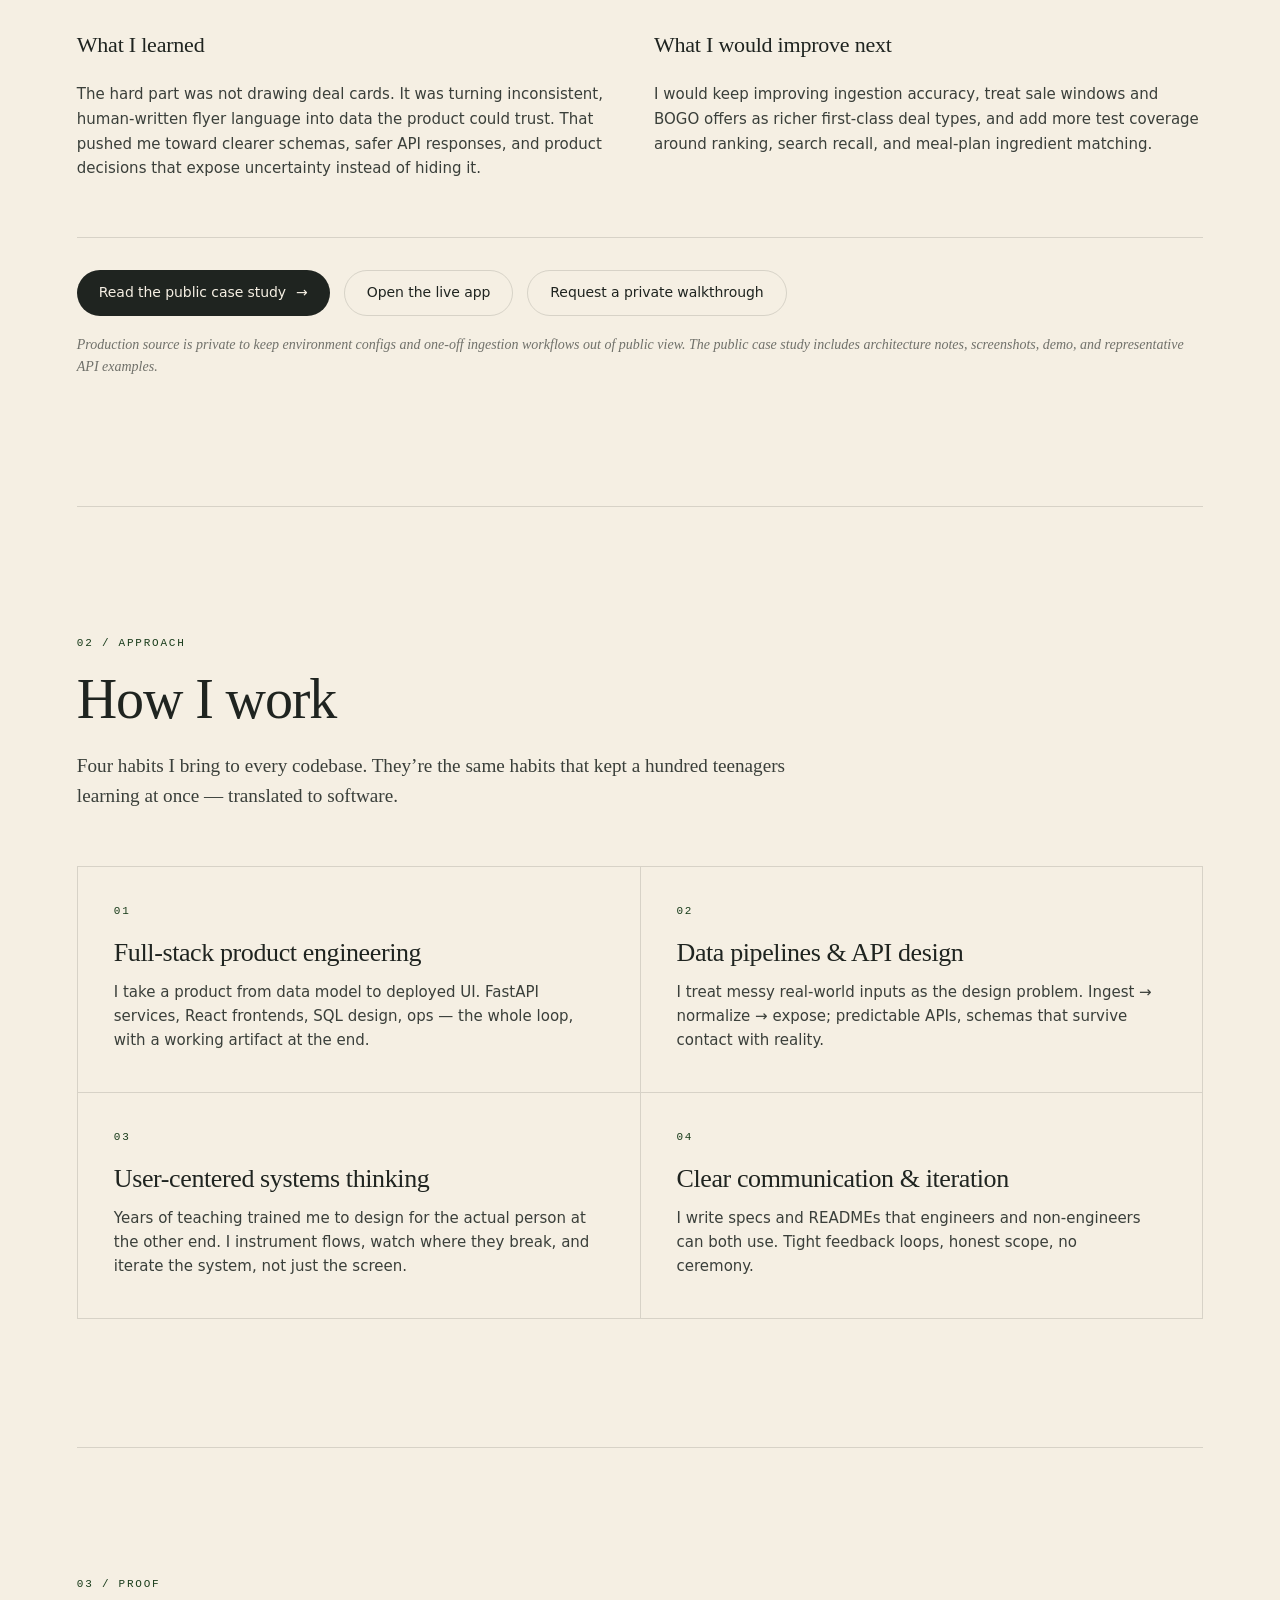
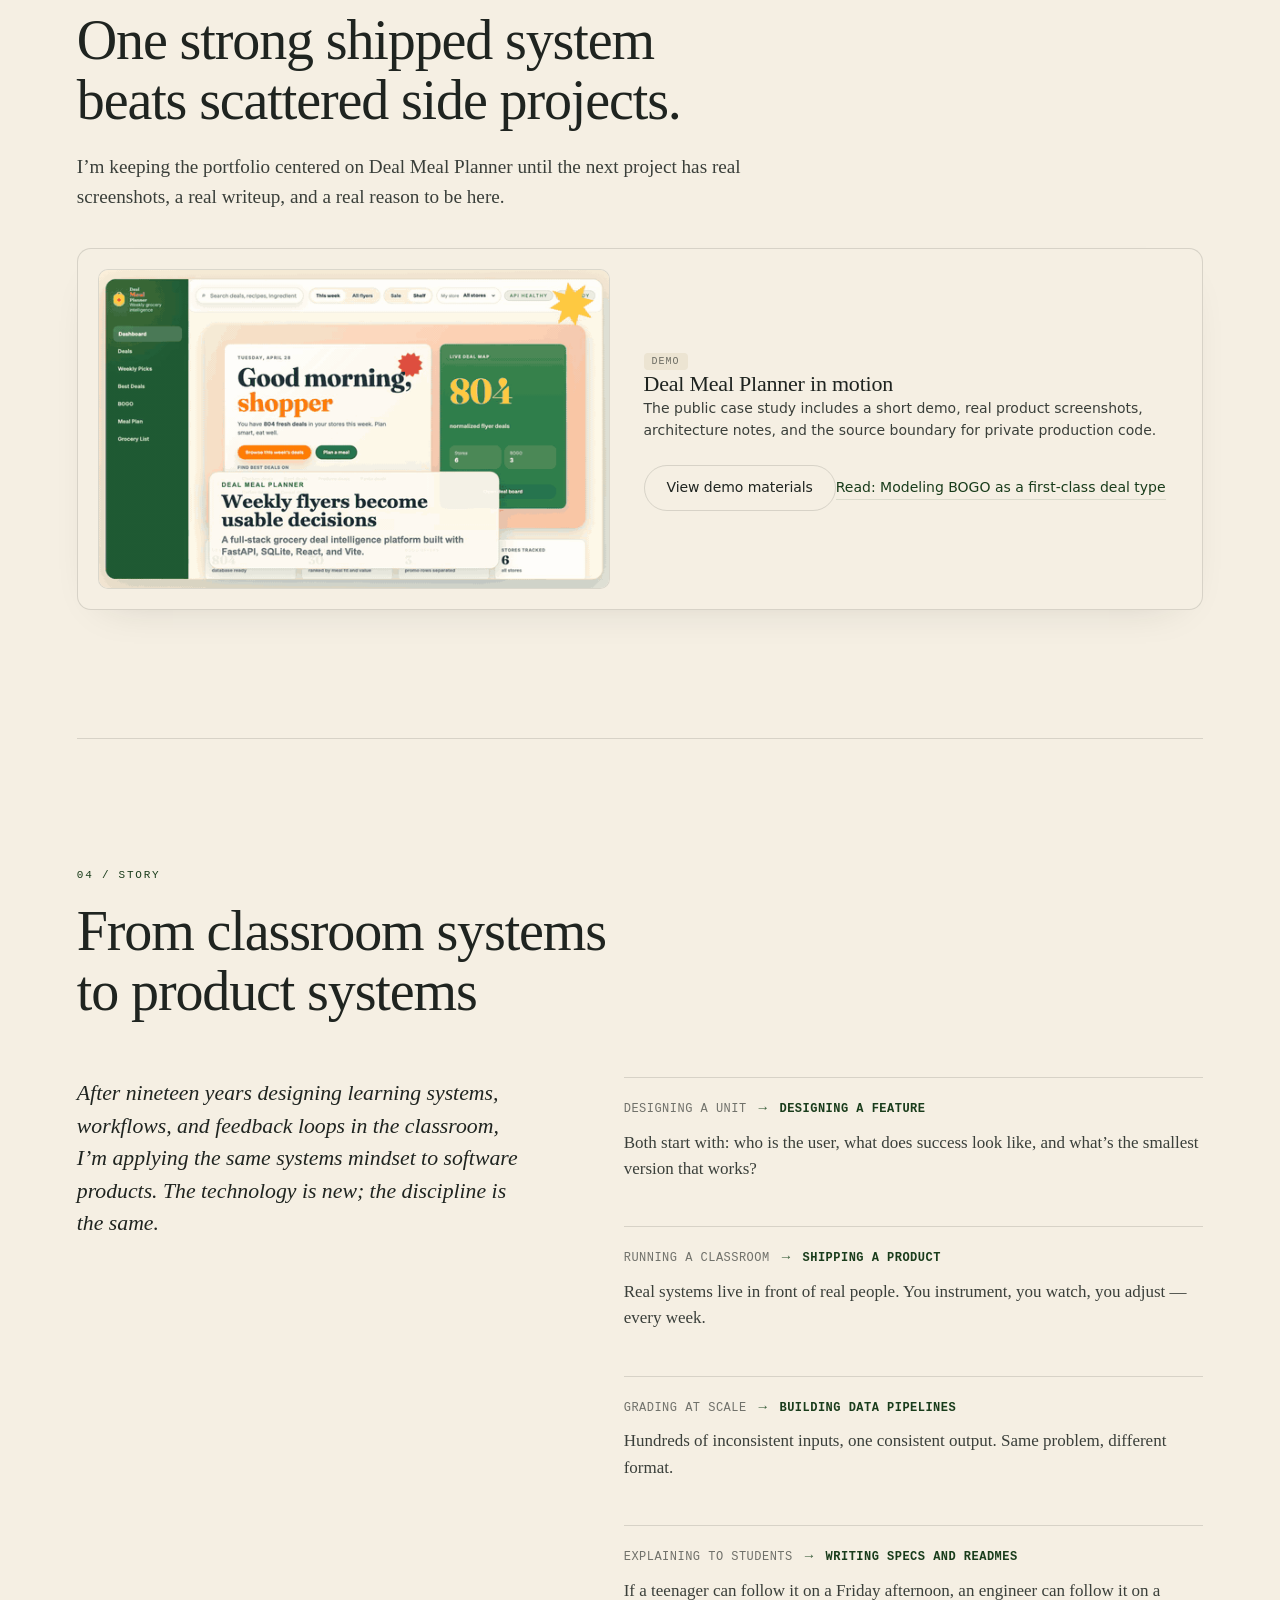
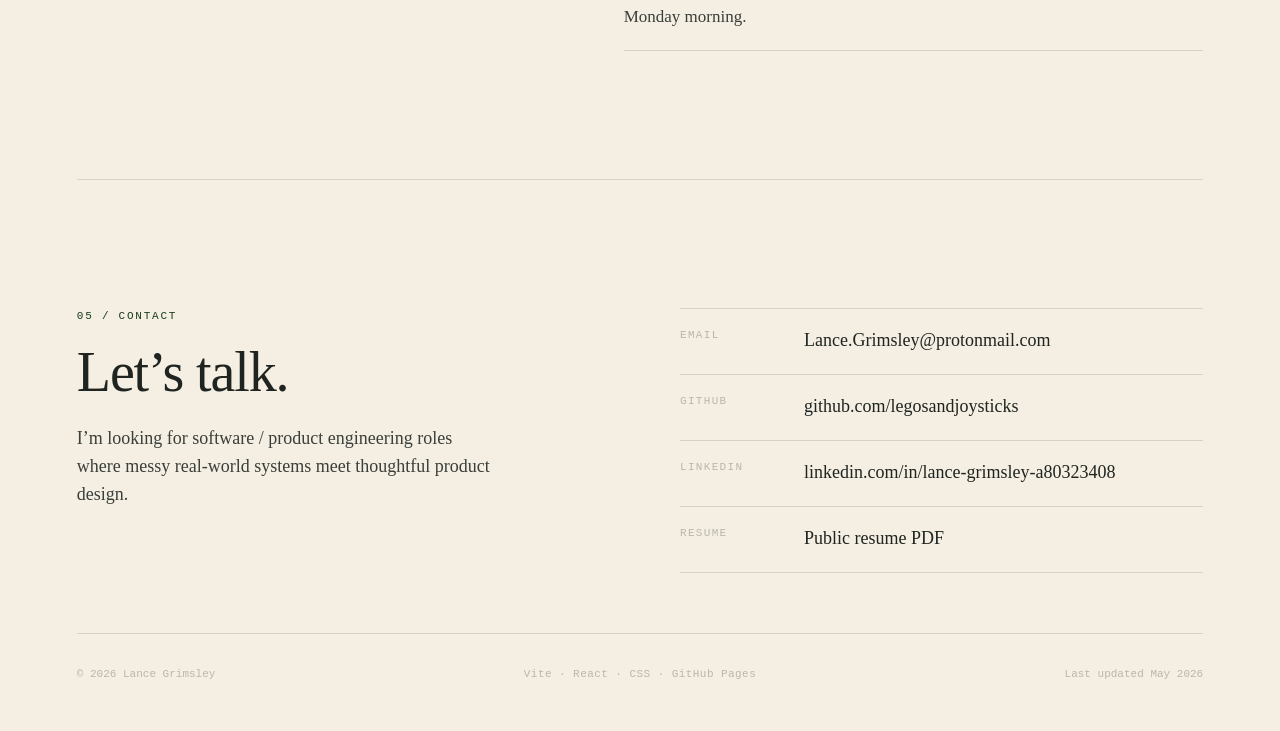
==== commit 8dc4e1be: "Deploy final portfolio cleanup" ====
--- a/index.html
+++ b/index.html
@@ -27,7 +27,7 @@
 <link rel="preconnect" href="https://fonts.googleapis.com" />
 <link rel="preconnect" href="https://fonts.gstatic.com" crossorigin />
 <link href="https://fonts.googleapis.com/css2?family=Source+Serif+4:opsz,wght@8..60,300;8..60,400;8..60,500;8..60,600&family=Inter:wght@400;500;600&family=JetBrains+Mono:wght@400;500&display=swap" rel="stylesheet" />
-  <script type="module" crossorigin src="/assets/index-Dp0NwFAR.js"></script>
+  <script type="module" crossorigin src="/assets/index-C_85dJST.js"></script>
   <link rel="stylesheet" crossorigin href="/assets/index-D5zrvtP7.css">
 </head>
 <body>
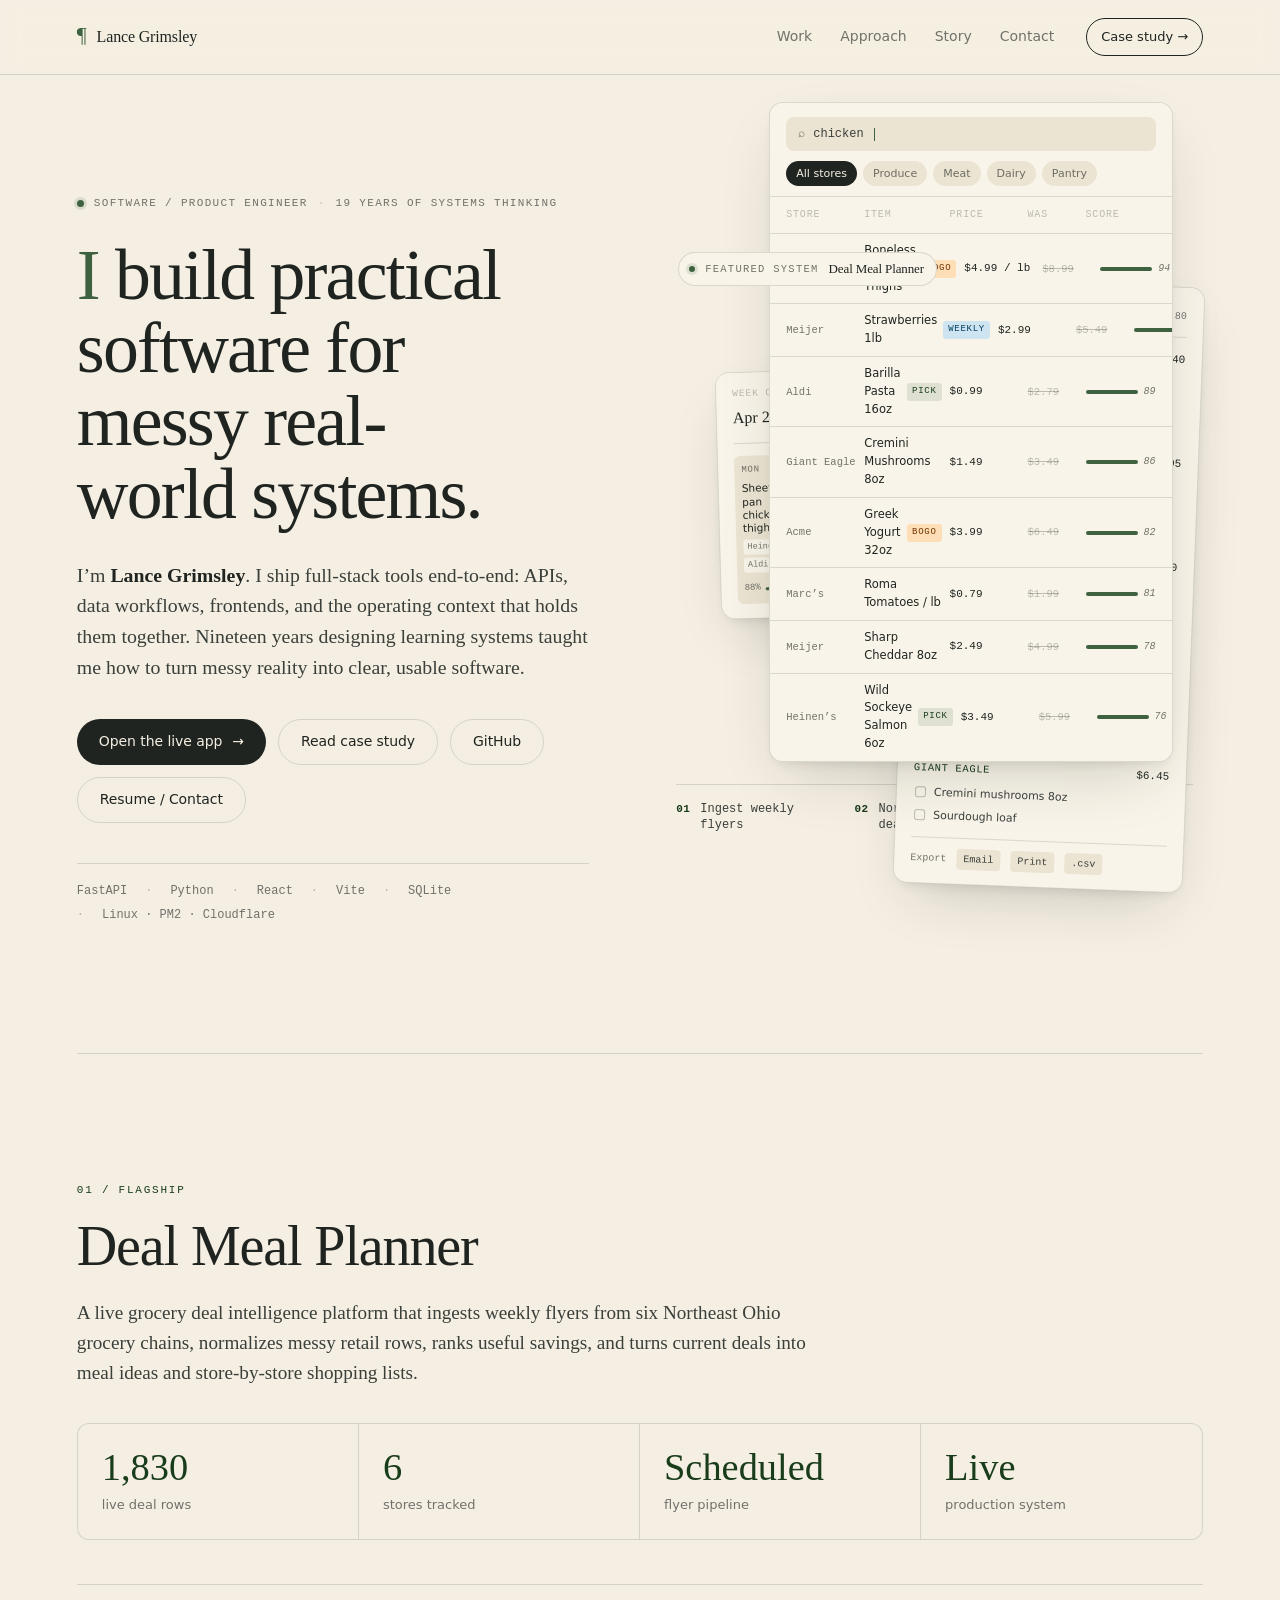
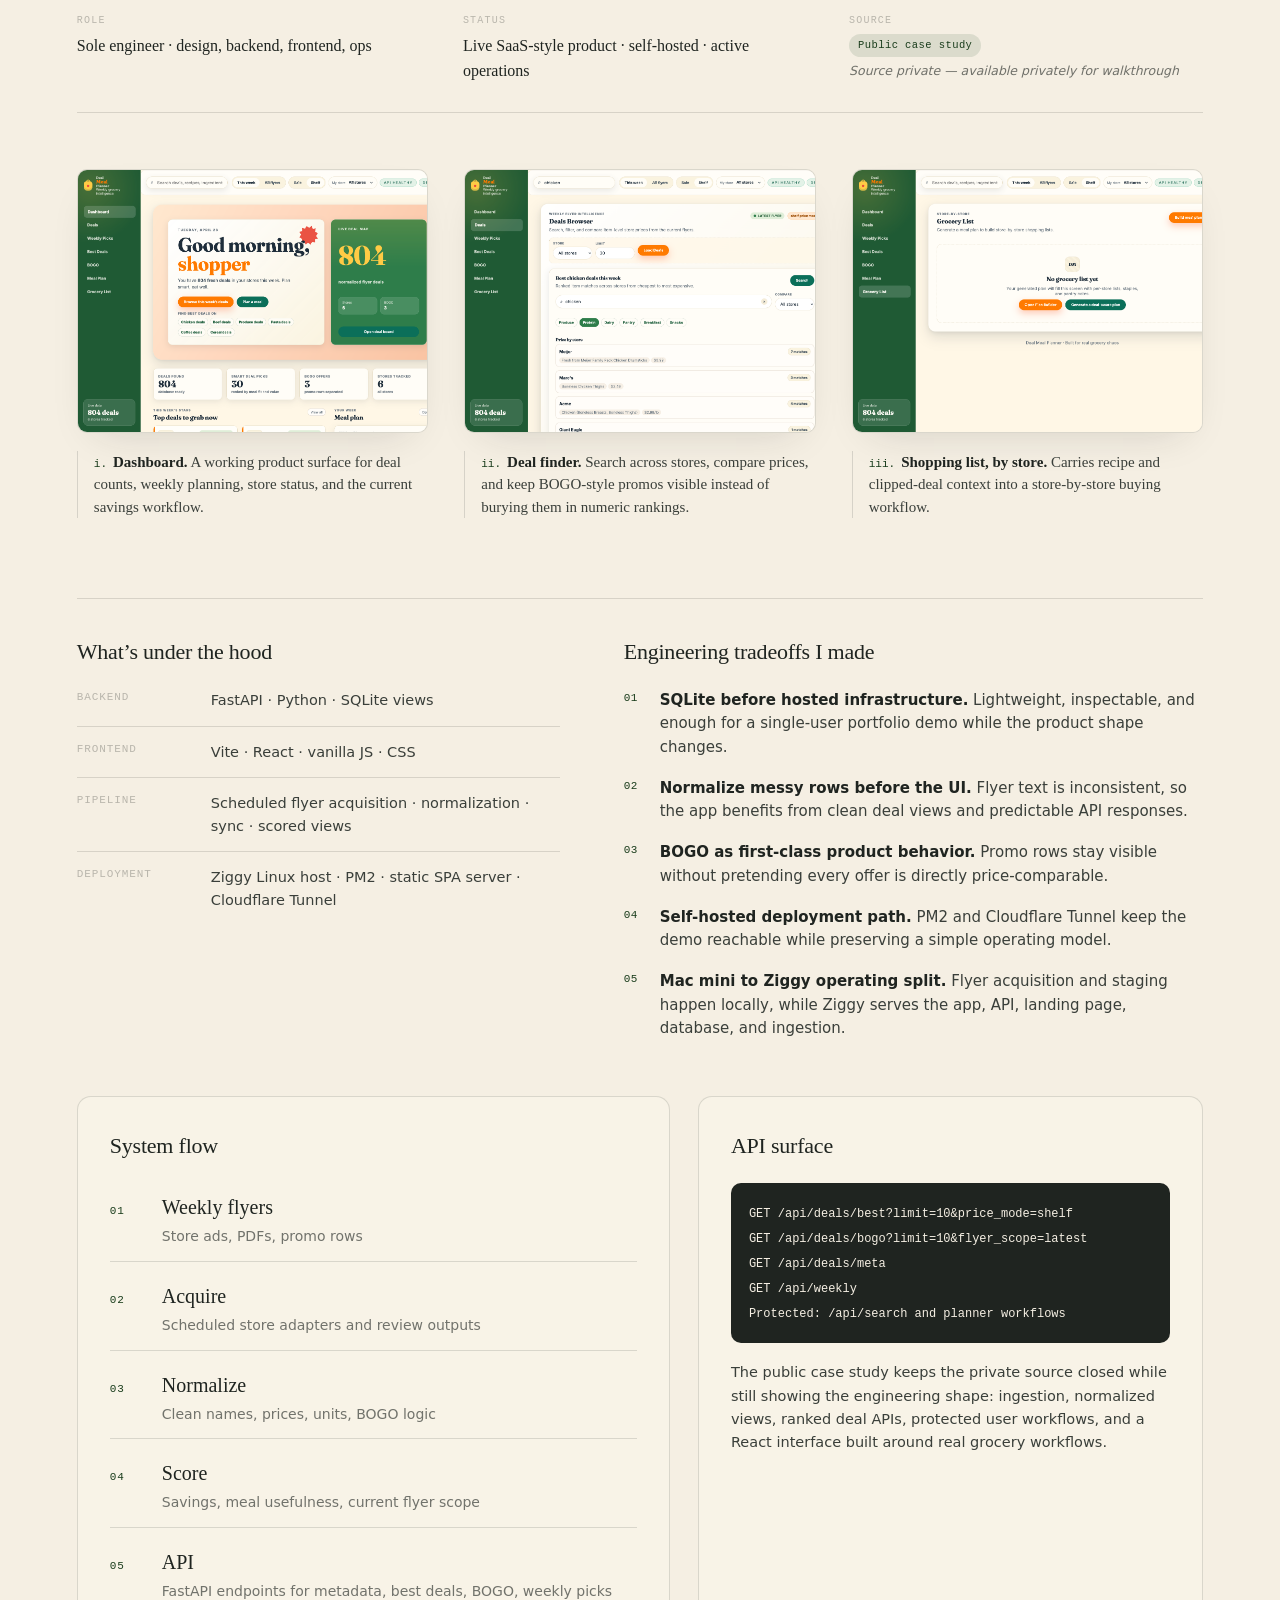
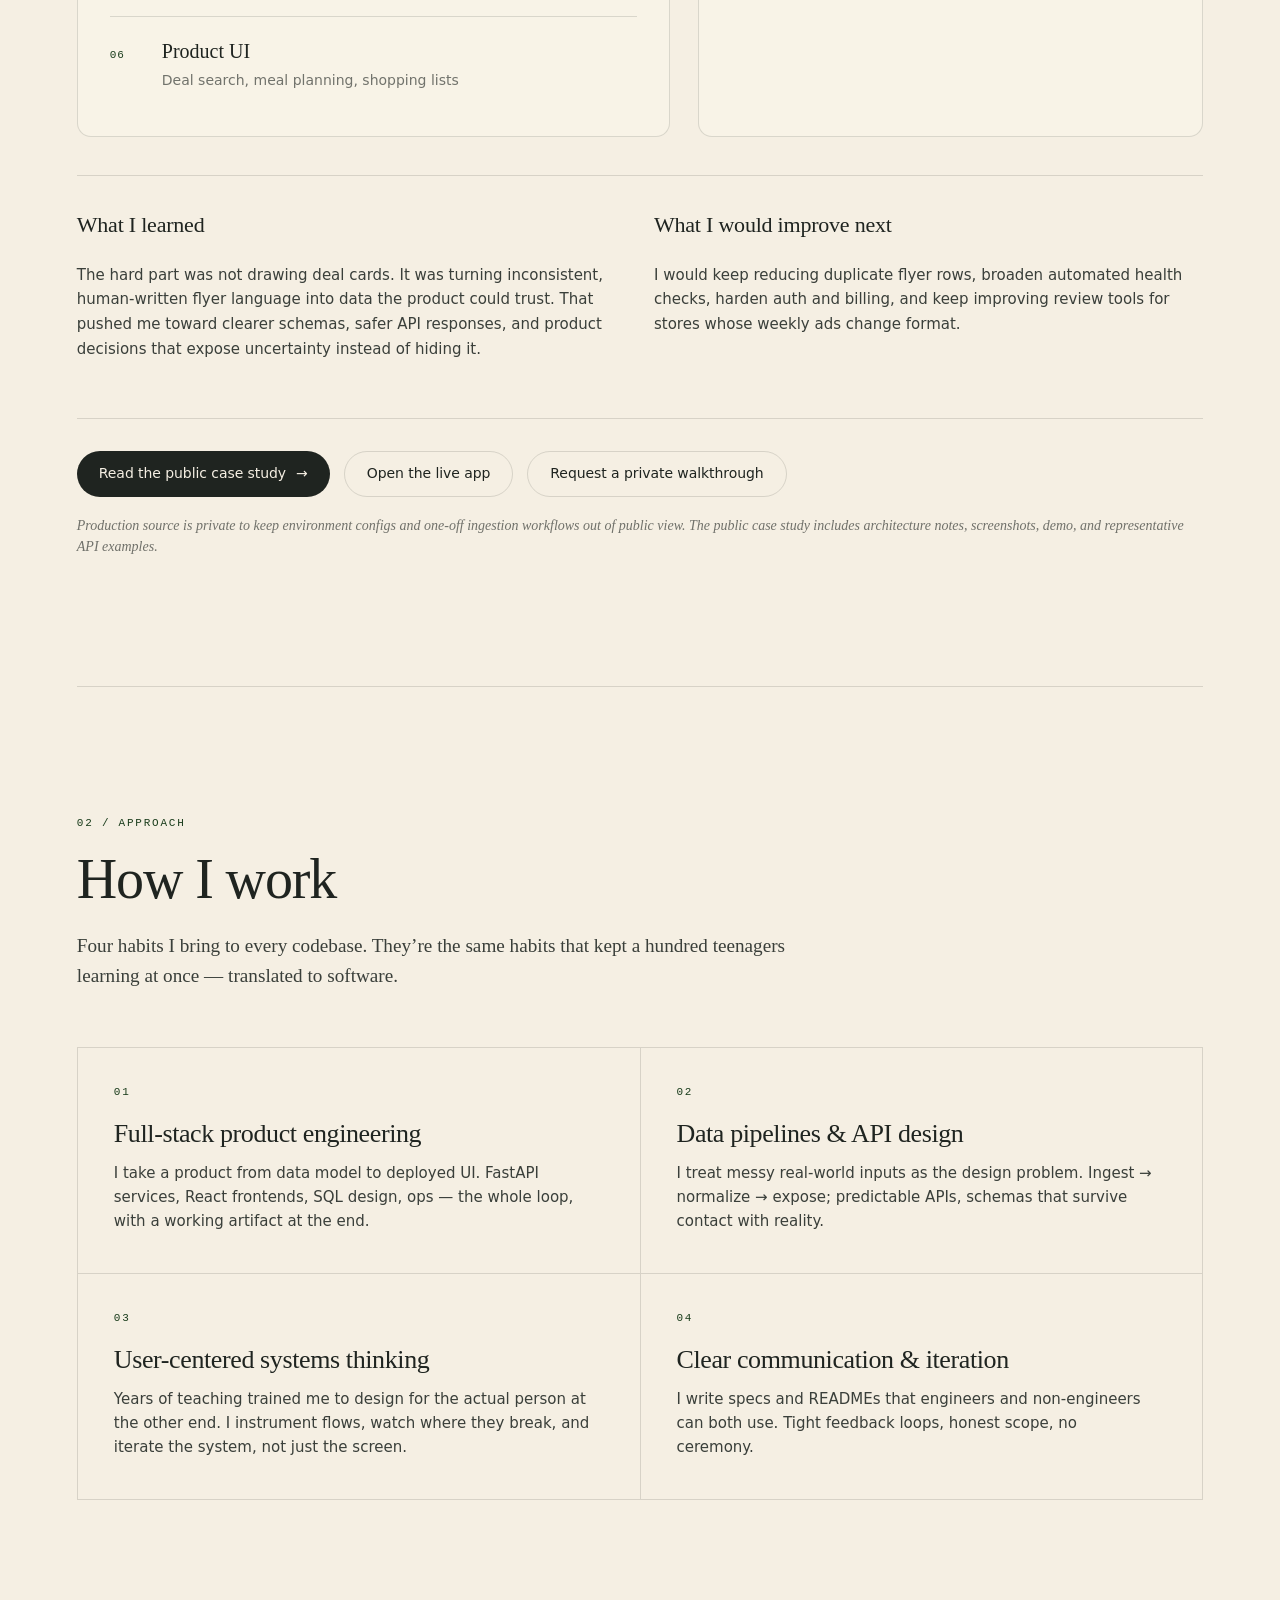
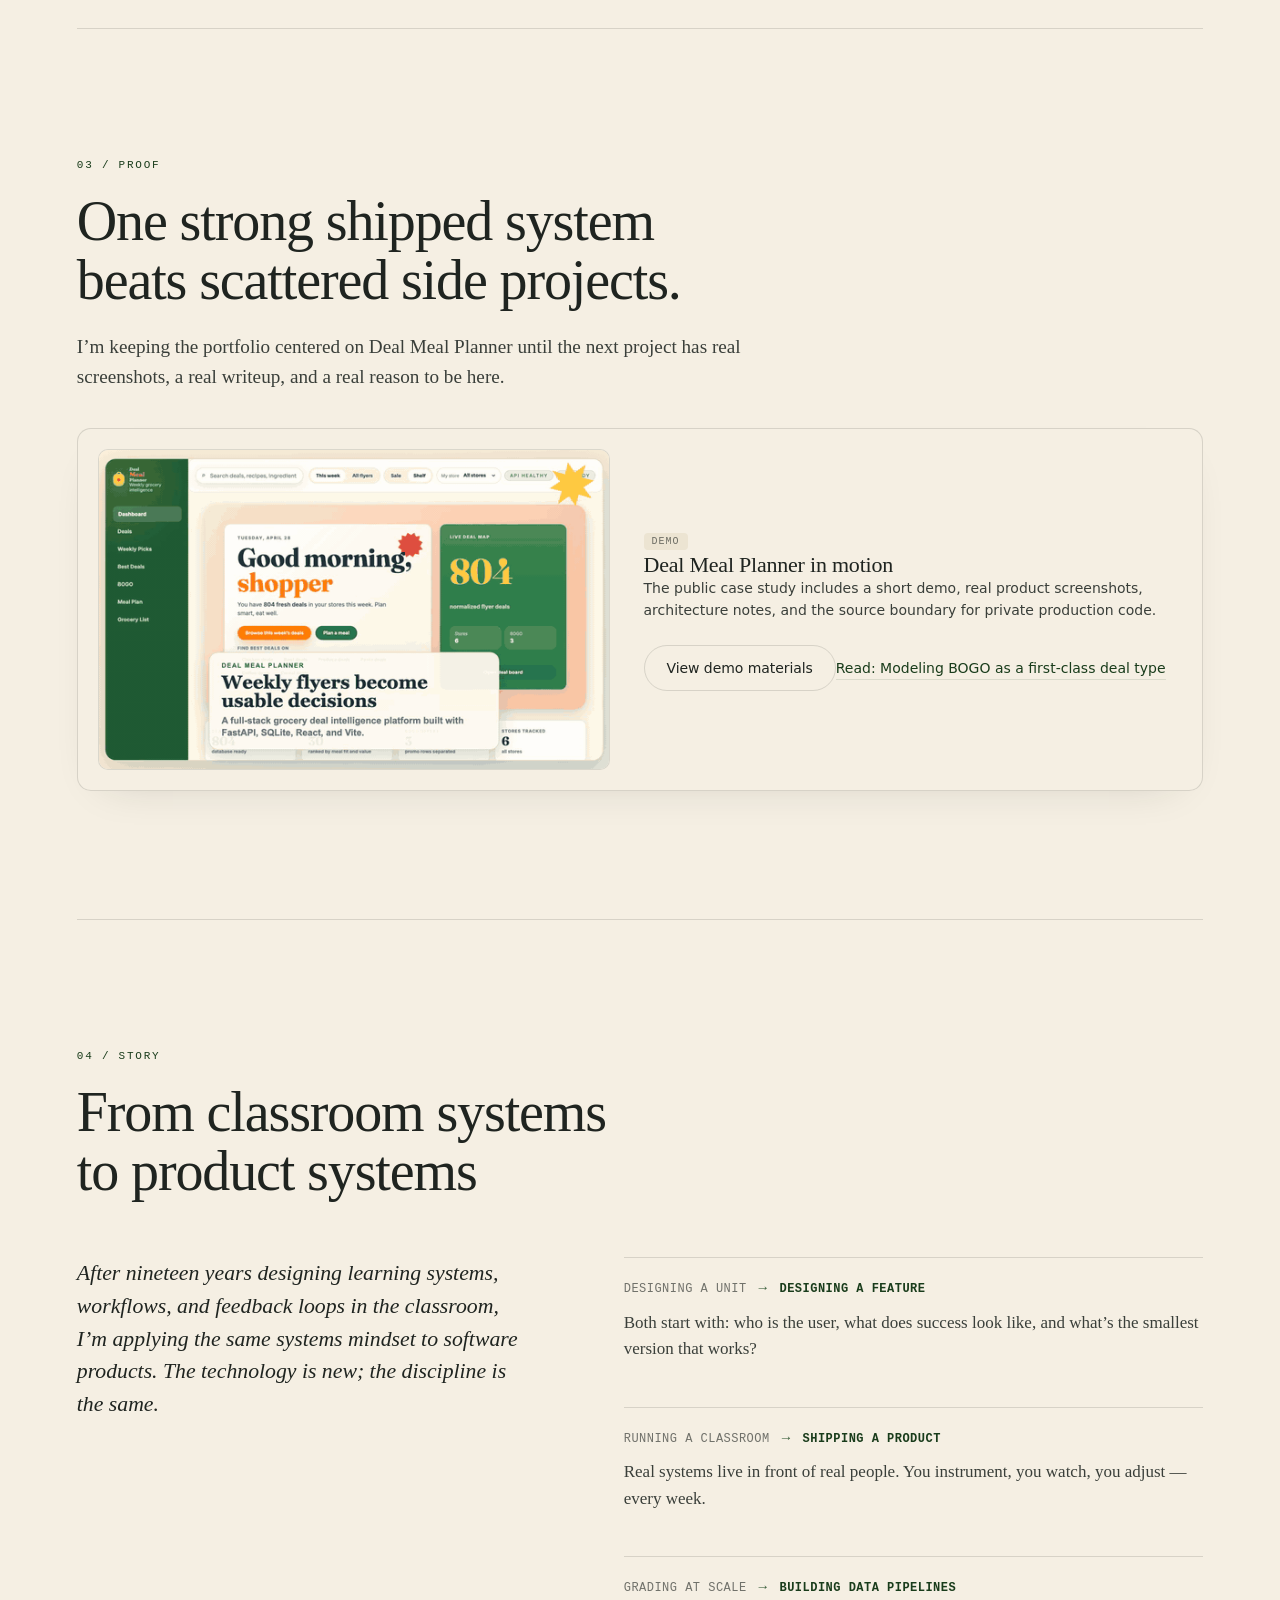
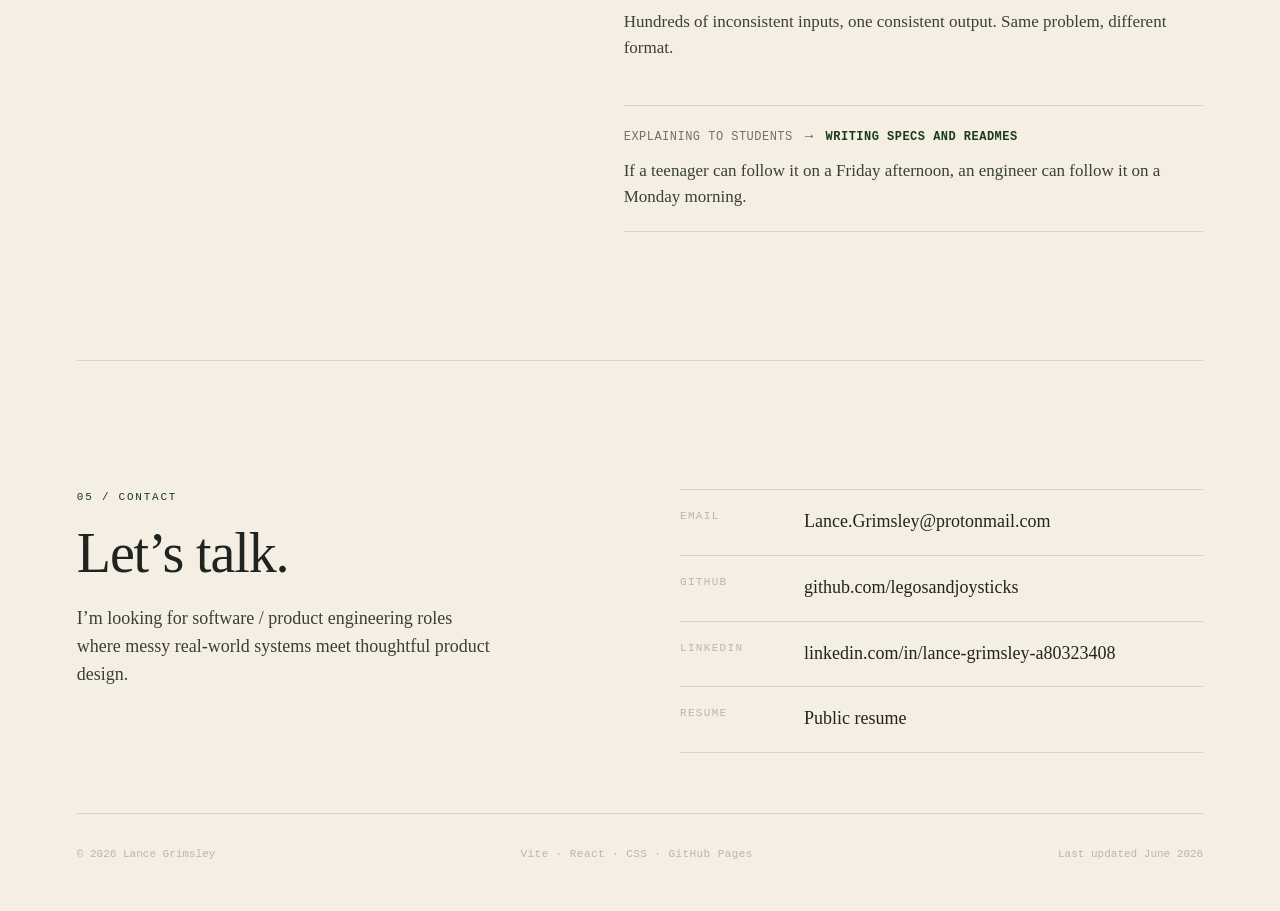
==== commit 48d7cd08: "Deploy refreshed portfolio site" ====
--- a/index.html
+++ b/index.html
@@ -11,7 +11,7 @@
 <meta property="og:title" content="Lance Grimsley — Software / Product Engineer Portfolio" />
 <meta
   property="og:description"
-  content="Full-stack portfolio centered on Deal Meal Planner, a grocery deal intelligence platform with FastAPI, SQLite, React, and Vite."
+  content="Full-stack portfolio centered on Deal Meal Planner, a live grocery deal intelligence platform with FastAPI, SQLite, React, Vite, scheduled ingestion, and six tracked stores."
 />
 <meta property="og:url" content="https://legosandjoysticks.github.io/" />
 <meta property="og:type" content="website" />
@@ -20,14 +20,14 @@
 <meta name="twitter:title" content="Lance Grimsley — Software / Product Engineer Portfolio" />
 <meta
   name="twitter:description"
-  content="Full-stack portfolio centered on Deal Meal Planner, a grocery deal intelligence platform with FastAPI, SQLite, React, and Vite."
+  content="Full-stack portfolio centered on Deal Meal Planner, a live grocery deal intelligence platform with FastAPI, SQLite, React, Vite, scheduled ingestion, and six tracked stores."
 />
 <meta name="twitter:image" content="https://legosandjoysticks.github.io/uploads/dealmeal-dashboard.png" />
 
 <link rel="preconnect" href="https://fonts.googleapis.com" />
 <link rel="preconnect" href="https://fonts.gstatic.com" crossorigin />
 <link href="https://fonts.googleapis.com/css2?family=Source+Serif+4:opsz,wght@8..60,300;8..60,400;8..60,500;8..60,600&family=Inter:wght@400;500;600&family=JetBrains+Mono:wght@400;500&display=swap" rel="stylesheet" />
-  <script type="module" crossorigin src="/assets/index-C_85dJST.js"></script>
+  <script type="module" crossorigin src="/assets/index-DWPQpsIS.js"></script>
   <link rel="stylesheet" crossorigin href="/assets/index-D5zrvtP7.css">
 </head>
 <body>
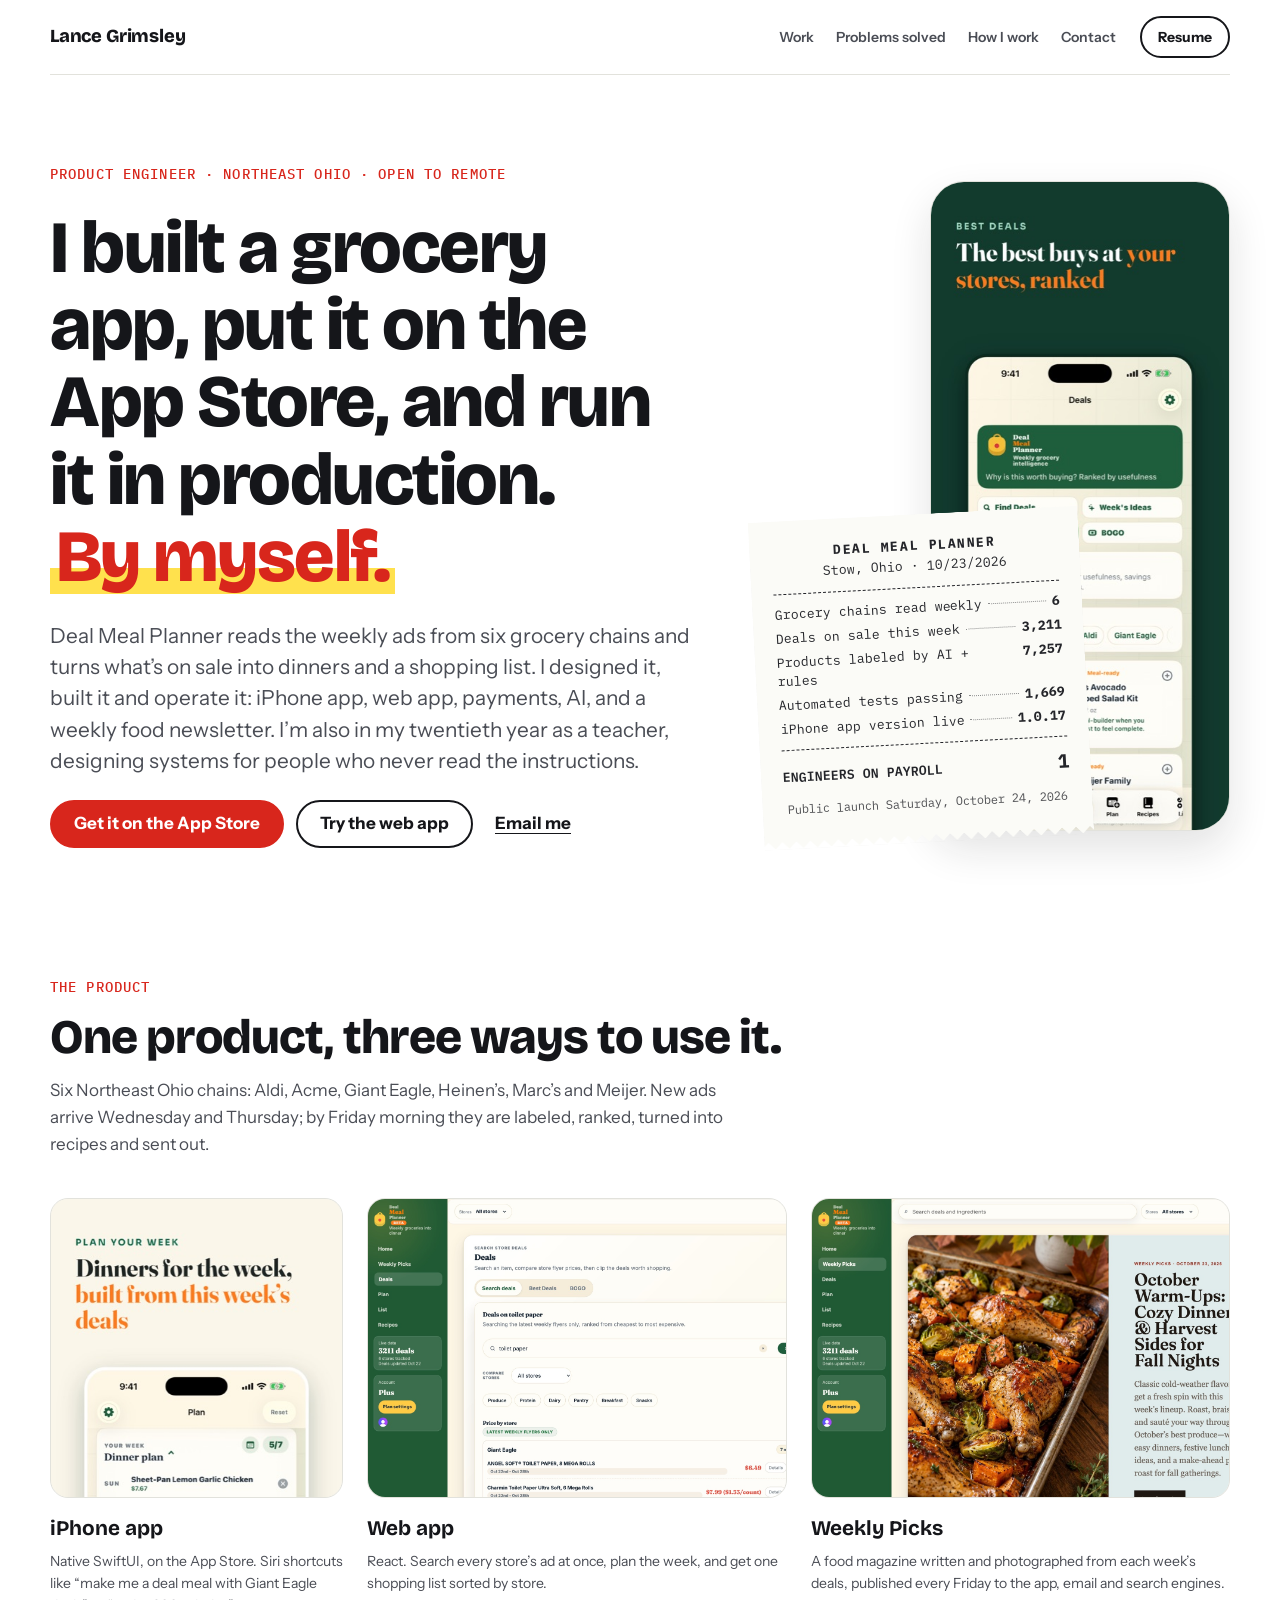
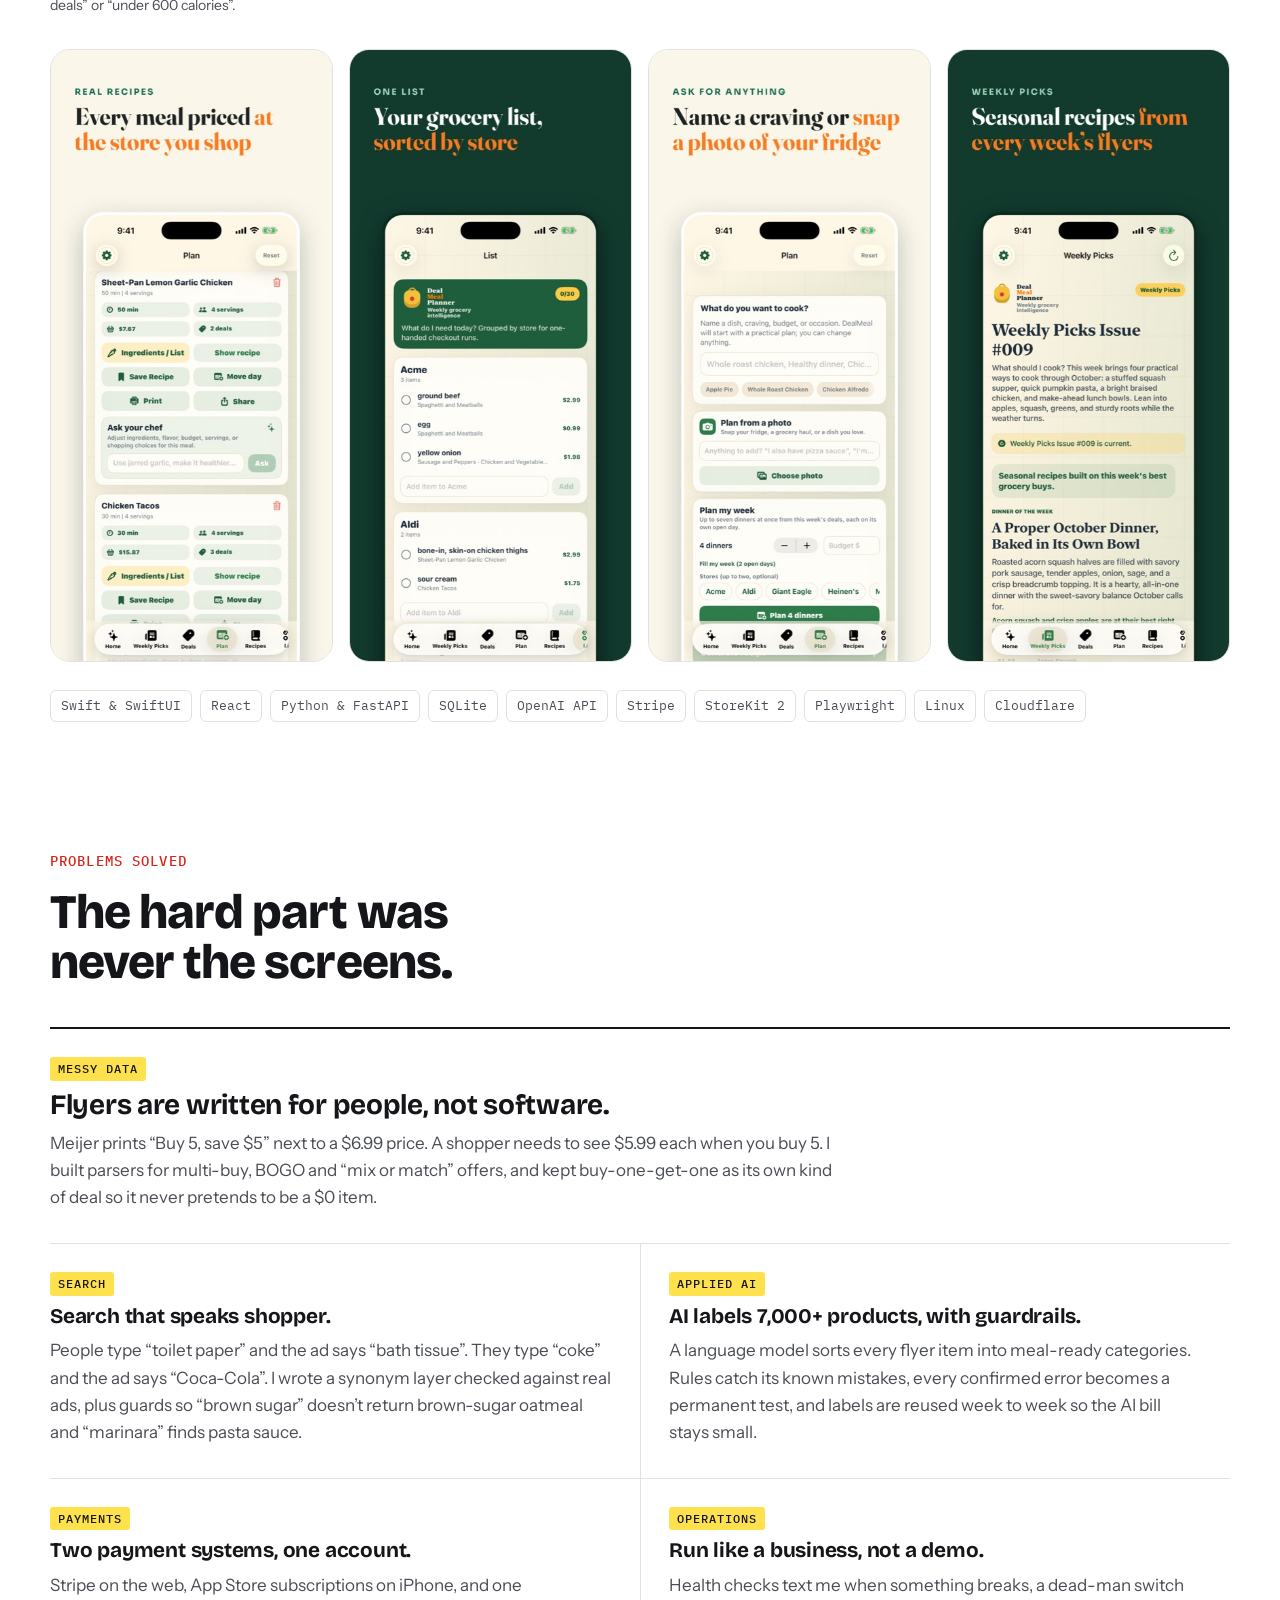
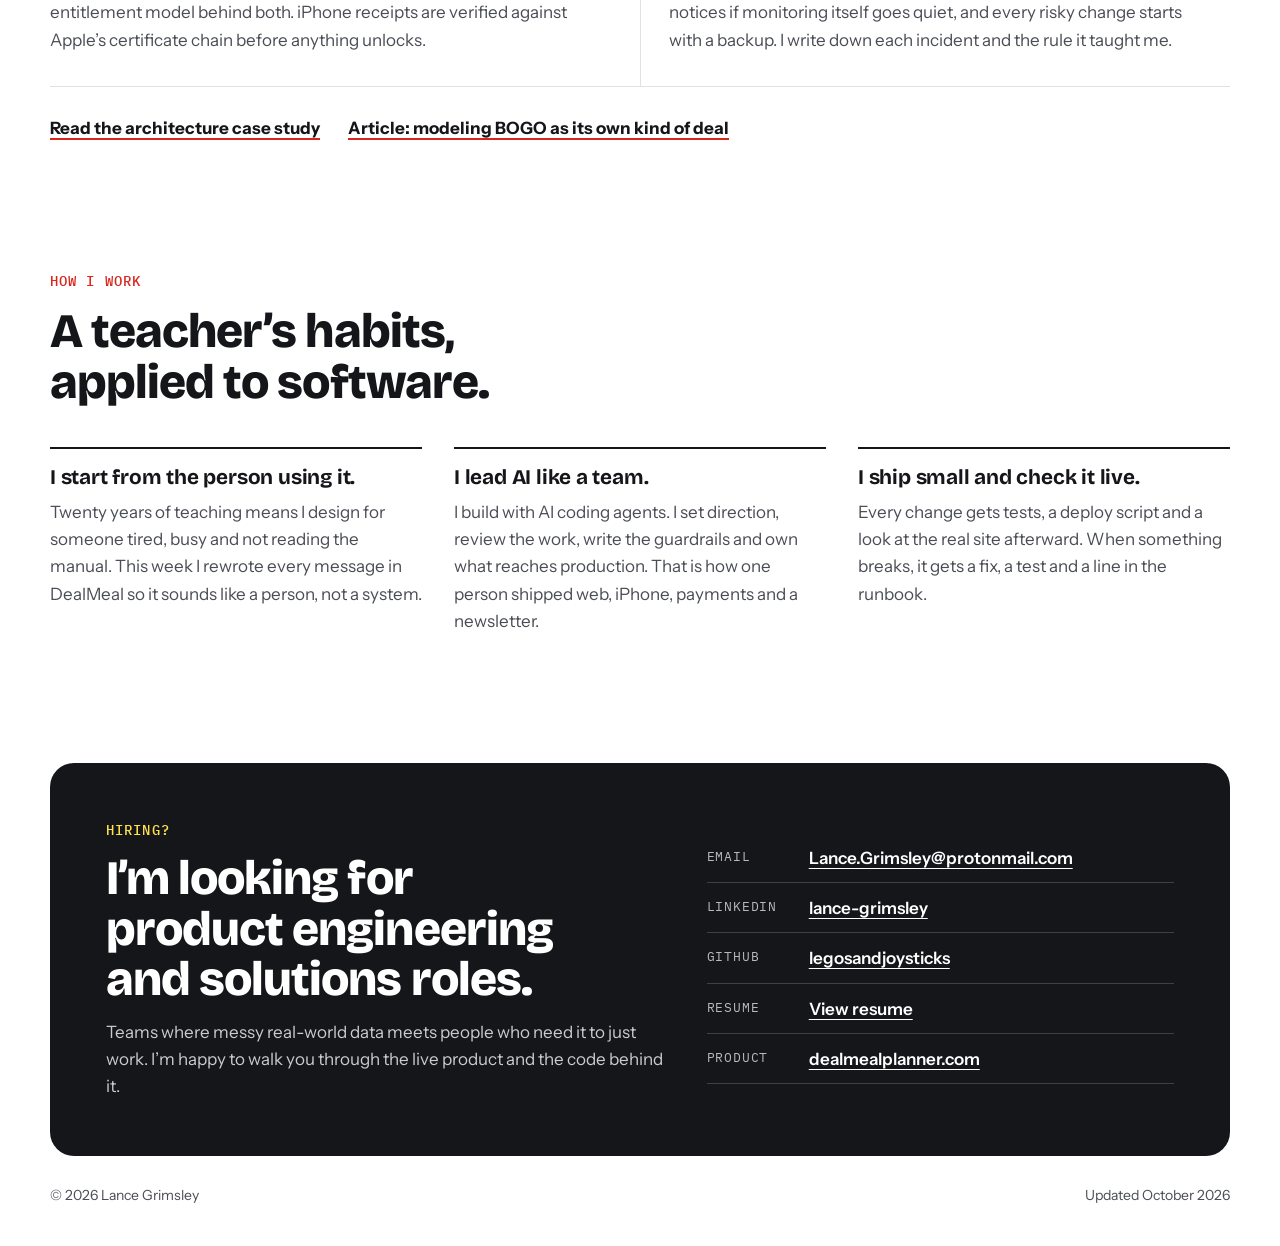
==== commit ed12bdc7: "Deploy rebuilt portfolio for the Deal Meal Planner launch Co-Authored-By: Claude Opus 5.5 <noreply@a" ====
--- a/index.html
+++ b/index.html
@@ -3,32 +3,24 @@
 <head>
 <meta charset="utf-8" />
 <meta name="viewport" content="width=device-width, initial-scale=1" />
-<title>Lance Grimsley — Software / Product Engineer Portfolio</title>
-<meta
-  name="description"
-  content="Portfolio for Lance Grimsley, a software/product engineer building practical full-stack tools for messy real-world systems."
-/>
-<meta property="og:title" content="Lance Grimsley — Software / Product Engineer Portfolio" />
-<meta
-  property="og:description"
-  content="Full-stack portfolio centered on Deal Meal Planner, a live grocery deal intelligence platform with FastAPI, SQLite, React, Vite, scheduled ingestion, and six tracked stores."
-/>
+<title>Lance Grimsley · Product Engineer</title>
+<meta name="description" content="I built Deal Meal Planner, a grocery deals app on the App Store and the web, and I run it in production by myself. Product engineer in Northeast Ohio, open to remote." />
+<meta name="theme-color" content="#ffffff" media="(prefers-color-scheme: light)" />
+<meta name="theme-color" content="#111214" media="(prefers-color-scheme: dark)" />
+<meta property="og:title" content="Lance Grimsley · Product Engineer" />
+<meta property="og:description" content="I built a grocery app, put it on the App Store, and run it in production. By myself." />
 <meta property="og:url" content="https://legosandjoysticks.github.io/" />
 <meta property="og:type" content="website" />
-<meta property="og:image" content="https://legosandjoysticks.github.io/uploads/dealmeal-dashboard.png" />
+<meta property="og:image" content="https://legosandjoysticks.github.io/uploads/launch/web-weekly.jpg" />
 <meta name="twitter:card" content="summary_large_image" />
-<meta name="twitter:title" content="Lance Grimsley — Software / Product Engineer Portfolio" />
-<meta
-  name="twitter:description"
-  content="Full-stack portfolio centered on Deal Meal Planner, a live grocery deal intelligence platform with FastAPI, SQLite, React, Vite, scheduled ingestion, and six tracked stores."
-/>
-<meta name="twitter:image" content="https://legosandjoysticks.github.io/uploads/dealmeal-dashboard.png" />
-
+<meta name="twitter:title" content="Lance Grimsley · Product Engineer" />
+<meta name="twitter:description" content="I built a grocery app, put it on the App Store, and run it in production. By myself." />
+<meta name="twitter:image" content="https://legosandjoysticks.github.io/uploads/launch/web-weekly.jpg" />
 <link rel="preconnect" href="https://fonts.googleapis.com" />
 <link rel="preconnect" href="https://fonts.gstatic.com" crossorigin />
-<link href="https://fonts.googleapis.com/css2?family=Source+Serif+4:opsz,wght@8..60,300;8..60,400;8..60,500;8..60,600&family=Inter:wght@400;500;600&family=JetBrains+Mono:wght@400;500&display=swap" rel="stylesheet" />
-  <script type="module" crossorigin src="/assets/index-DWPQpsIS.js"></script>
-  <link rel="stylesheet" crossorigin href="/assets/index-D5zrvtP7.css">
+<link href="https://fonts.googleapis.com/css2?family=Bricolage+Grotesque:opsz,wght@12..96,700;12..96,800&family=Instrument+Sans:wght@400;500;600;700&family=IBM+Plex+Mono:wght@400;500;600&display=swap" rel="stylesheet" />
+  <script type="module" crossorigin src="/assets/index-Cy6L9lEn.js"></script>
+  <link rel="stylesheet" crossorigin href="/assets/index-C88bS9Bk.css">
 </head>
 <body>
 <div id="root"></div>
--- a/assets/index-C88bS9Bk.css
+++ b/assets/index-C88bS9Bk.css
@@ -0,0 +1 @@
+:root{--paper: #ffffff;--paper-2: #f4f4f1;--ink: #15161a;--ink-2: #4a4d55;--line: #e2e2dc;--sale: #d8261c;--tag: #ffe14d;--receipt: #fbfbf7;--receipt-ink: #24252a;--shadow: 0 18px 40px rgba(21, 22, 26, .12);--display: "Bricolage Grotesque", "Arial Narrow", Arial, sans-serif;--body: "Instrument Sans", "Helvetica Neue", Arial, sans-serif;--mono: "IBM Plex Mono", ui-monospace, Menlo, monospace;--step--1: .875rem;--step-0: 1.0625rem;--step-1: 1.3rem;--step-2: 1.75rem;--step-3: clamp(2rem, 4.2vw, 3rem);--step-4: clamp(2.5rem, 6vw, 4.6rem);color-scheme:light}@media(prefers-color-scheme:dark){:root:not([data-theme=light]){--paper: #111214;--paper-2: #18191c;--ink: #f3f2ee;--ink-2: #b4b6bd;--line: #2b2d32;--sale: #ff5b4f;--tag: #ffd84d;--receipt: #1d1e22;--receipt-ink: #e9e8e2;--shadow: 0 18px 40px rgba(0, 0, 0, .45);color-scheme:dark}}:root[data-theme=dark]{--paper: #111214;--paper-2: #18191c;--ink: #f3f2ee;--ink-2: #b4b6bd;--line: #2b2d32;--sale: #ff5b4f;--tag: #ffd84d;--receipt: #1d1e22;--receipt-ink: #e9e8e2;--shadow: 0 18px 40px rgba(0, 0, 0, .45);color-scheme:dark}*{box-sizing:border-box}html{scroll-behavior:smooth}body{margin:0;background:var(--paper);color:var(--ink);font-family:var(--body);font-size:var(--step-0);line-height:1.6;padding-left:max(20px,env(safe-area-inset-left,0px));padding-right:max(20px,env(safe-area-inset-right,0px))}img{max-width:100%;display:block}a{color:inherit}a:focus-visible,.btn:focus-visible{outline:3px solid var(--sale);outline-offset:3px;border-radius:6px}main{max-width:1180px;margin:0 auto;display:grid;gap:clamp(72px,10vw,128px);padding-bottom:32px}h1,h2,h3{font-family:var(--display);line-height:1.05;margin:0;text-wrap:balance;letter-spacing:-.02em}h1{font-size:var(--step-4);font-weight:800}h2{font-size:var(--step-3);font-weight:800}h3{font-size:var(--step-1);font-weight:700;letter-spacing:-.01em}p{margin:0}.eyebrow{font-family:var(--mono);font-size:var(--step--1);letter-spacing:.08em;text-transform:uppercase;color:var(--sale);font-weight:500}.nav{position:sticky;top:env(safe-area-inset-top,0px);z-index:10;max-width:1180px;margin:0 auto;display:flex;align-items:center;gap:24px;padding-block:16px;background:var(--paper);border-bottom:1px solid var(--line)}.nav-name{font-family:var(--display);font-weight:800;font-size:1.15rem;text-decoration:none;letter-spacing:-.01em}.nav-links{display:flex;gap:22px;margin-left:auto}.nav-links a{text-decoration:none;color:var(--ink-2);font-size:var(--step--1);font-weight:600}.nav-links a:hover{color:var(--ink)}.nav-resume{text-decoration:none;font-weight:700;font-size:var(--step--1);padding:8px 16px;border:2px solid var(--ink);border-radius:999px}.nav-resume:hover{background:var(--ink);color:var(--paper)}@media(max-width:720px){.nav-links{display:none}.nav-resume{margin-left:auto}}.actions{display:flex;flex-wrap:wrap;gap:12px}.btn{display:inline-flex;align-items:center;min-height:48px;padding:0 22px;border-radius:999px;border:2px solid var(--ink);font-weight:700;text-decoration:none;transition:transform .15s ease}.btn:hover{transform:translateY(-2px)}.btn-primary{background:var(--sale);border-color:var(--sale);color:#fff}.btn-quiet{border-color:transparent;text-decoration:underline;text-underline-offset:4px;padding:0 8px}.hero{display:grid;grid-template-columns:minmax(0,1.15fr) minmax(0,.85fr);gap:clamp(32px,5vw,72px);align-items:center;padding-top:clamp(40px,7vw,88px)}.hero-copy{display:grid;gap:24px}.sale{color:var(--sale);background:linear-gradient(transparent 62%,var(--tag) 62%,var(--tag) 92%,transparent 92%);padding:0 .08em;white-space:nowrap}.lede{font-size:var(--step-1);line-height:1.5;color:var(--ink-2);max-width:36em}.hero-art{position:relative;min-height:560px}.hero-phone{width:min(300px,70%);border-radius:34px;box-shadow:var(--shadow);margin-left:auto;border:1px solid var(--line)}.receipt{position:absolute;left:0;bottom:-12px;width:min(330px,86%);margin:0;background:var(--receipt);color:var(--receipt-ink);font-family:var(--mono);font-size:.82rem;line-height:1.5;padding:22px 22px 30px;transform:rotate(-3deg);box-shadow:var(--shadow);-webkit-mask:conic-gradient(from -45deg at bottom,#0000,#000 1deg 89deg,#0000 90deg) 50% / 14px 100%;mask:conic-gradient(from -45deg at bottom,#0000,#000 1deg 89deg,#0000 90deg) 50% / 14px 100%;font-variant-numeric:tabular-nums}.receipt-head{display:grid;text-align:center;padding-bottom:12px;border-bottom:1px dashed currentColor;margin-bottom:10px}.receipt-head strong{letter-spacing:.12em}.receipt ul{list-style:none;margin:0;padding:0;display:grid;gap:4px}.receipt li,.receipt-total{display:flex;align-items:baseline;gap:6px}.receipt li i{flex:1;border-bottom:1px dotted currentColor;opacity:.5;transform:translateY(-4px)}.receipt-total{margin-top:10px;padding-top:10px;border-top:1px dashed currentColor;font-weight:600;justify-content:space-between;text-transform:uppercase}.receipt-total b{font-size:1.2rem}.receipt-foot{text-align:center;margin-top:12px;font-size:.75rem;opacity:.8}@media(max-width:900px){.hero{grid-template-columns:1fr}.hero-art{min-height:0;display:grid;gap:24px;justify-items:center}.hero-phone{margin:0 auto;width:min(280px,80%)}.receipt{position:static;transform:rotate(-1.5deg);width:min(360px,100%)}}.section-head{display:grid;gap:14px;max-width:760px;margin-bottom:40px}.section-lede{color:var(--ink-2);font-size:var(--step-0);max-width:40em}.surfaces{display:grid;grid-template-columns:minmax(0,.7fr) minmax(0,1fr) minmax(0,1fr);gap:24px;align-items:start}.surface{margin:0;display:grid;gap:14px}.surface-frame{border-radius:18px;overflow:hidden;border:1px solid var(--line);background:var(--paper-2)}.surface-frame{height:300px}.surface-frame img{width:100%;height:100%;object-fit:cover;object-position:top left}.surface-phone .surface-frame img{object-position:top center}.surface figcaption{display:grid;gap:4px;font-size:var(--step--1);color:var(--ink-2)}.surface figcaption strong{font-family:var(--display);font-size:var(--step-1);color:var(--ink)}@media(max-width:900px){.surfaces{grid-template-columns:1fr}.surface-frame{height:auto;aspect-ratio:16 / 10}.surface-phone .surface-frame{aspect-ratio:4 / 3}}.phone-strip{margin-top:32px;display:grid;grid-template-columns:repeat(4,minmax(0,1fr));gap:16px}.phone-strip img{border-radius:20px;border:1px solid var(--line)}@media(max-width:640px){.phone-strip{grid-template-columns:repeat(2,minmax(0,1fr))}}.stack{margin-top:28px;display:flex;flex-wrap:wrap;gap:8px}.stack span{font-family:var(--mono);font-size:.8rem;padding:5px 10px;border:1px solid var(--line);border-radius:6px;color:var(--ink-2)}.problem-list{list-style:none;margin:0;padding:0;display:grid;grid-template-columns:repeat(2,minmax(0,1fr));border-top:2px solid var(--ink)}.problem{padding:28px 28px 32px 0;border-bottom:1px solid var(--line);display:grid;gap:10px;align-content:start}.problem:first-child{grid-column:1 / -1;padding-right:0}.problem:first-child h3{font-size:var(--step-2);max-width:22em}.problem:first-child p{max-width:46em}.problem p{color:var(--ink-2)}.tag{justify-self:start;font-family:var(--mono);font-size:.75rem;text-transform:uppercase;letter-spacing:.08em;background:var(--tag);color:#15161a;padding:2px 8px;border-radius:3px;font-weight:500}.problem:nth-child(2n){padding-left:0;padding-right:28px;border-left:0}.problem:nth-child(odd):not(:first-child){padding-left:28px;border-left:1px solid var(--line)}@media(max-width:760px){.problem-list{grid-template-columns:1fr}.problem,.problem:nth-child(odd):not(:first-child){padding:24px 0;border-left:0}}.further{margin-top:28px;display:flex;flex-wrap:wrap;gap:12px 28px}.further a{font-weight:700;text-underline-offset:4px;text-decoration-color:var(--sale);text-decoration-thickness:2px}.habits{display:grid;grid-template-columns:repeat(3,minmax(0,1fr));gap:32px}.habit{display:grid;gap:10px;align-content:start;padding-top:18px;border-top:2px solid var(--ink)}.habit p{color:var(--ink-2)}@media(max-width:860px){.habits{grid-template-columns:1fr;gap:24px}}.contact-card{display:grid;grid-template-columns:minmax(0,1.2fr) minmax(0,1fr);gap:40px;background:var(--ink);color:var(--paper);border-radius:24px;padding:clamp(28px,5vw,56px)}.contact-card .section-lede{color:color-mix(in srgb,var(--paper) 78%,transparent);margin-top:14px}.contact-card h2{margin-top:12px}.contact-card .eyebrow{color:var(--tag)}.contact-list{list-style:none;margin:0;padding:0;display:grid;gap:2px;align-content:center}.contact-list li{display:grid;grid-template-columns:90px minmax(0,1fr);gap:12px;padding:10px 0;border-bottom:1px solid color-mix(in srgb,var(--paper) 18%,transparent)}.contact-list span{font-family:var(--mono);font-size:.8rem;text-transform:uppercase;letter-spacing:.06em;opacity:.7;padding-top:2px}.contact-list a{font-weight:600;overflow-wrap:anywhere;text-underline-offset:4px}@media(max-width:860px){.contact-card{grid-template-columns:1fr}}.foot{display:flex;flex-wrap:wrap;justify-content:space-between;gap:8px;padding-block:28px 8px;font-size:var(--step--1);color:var(--ink-2)}@media(prefers-reduced-motion:reduce){html{scroll-behavior:auto}.btn{transition:none}.btn:hover{transform:none}}
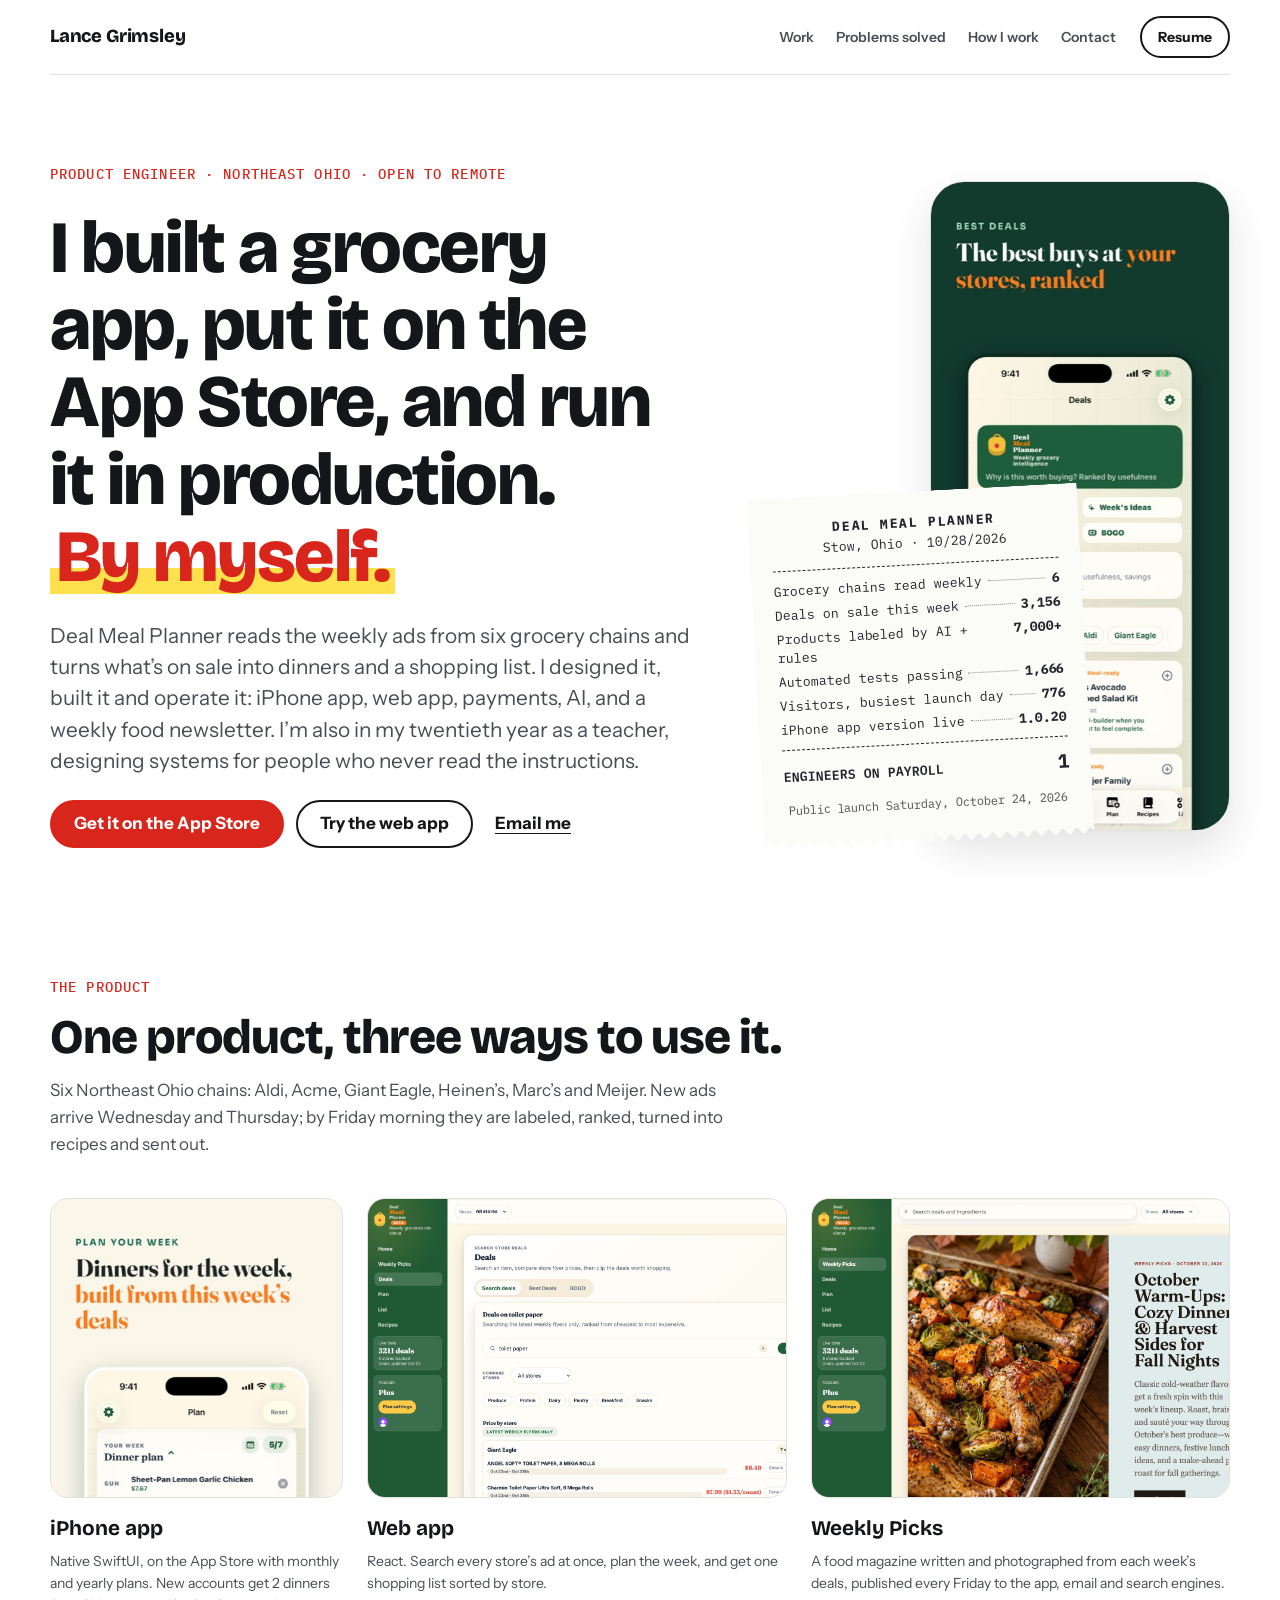
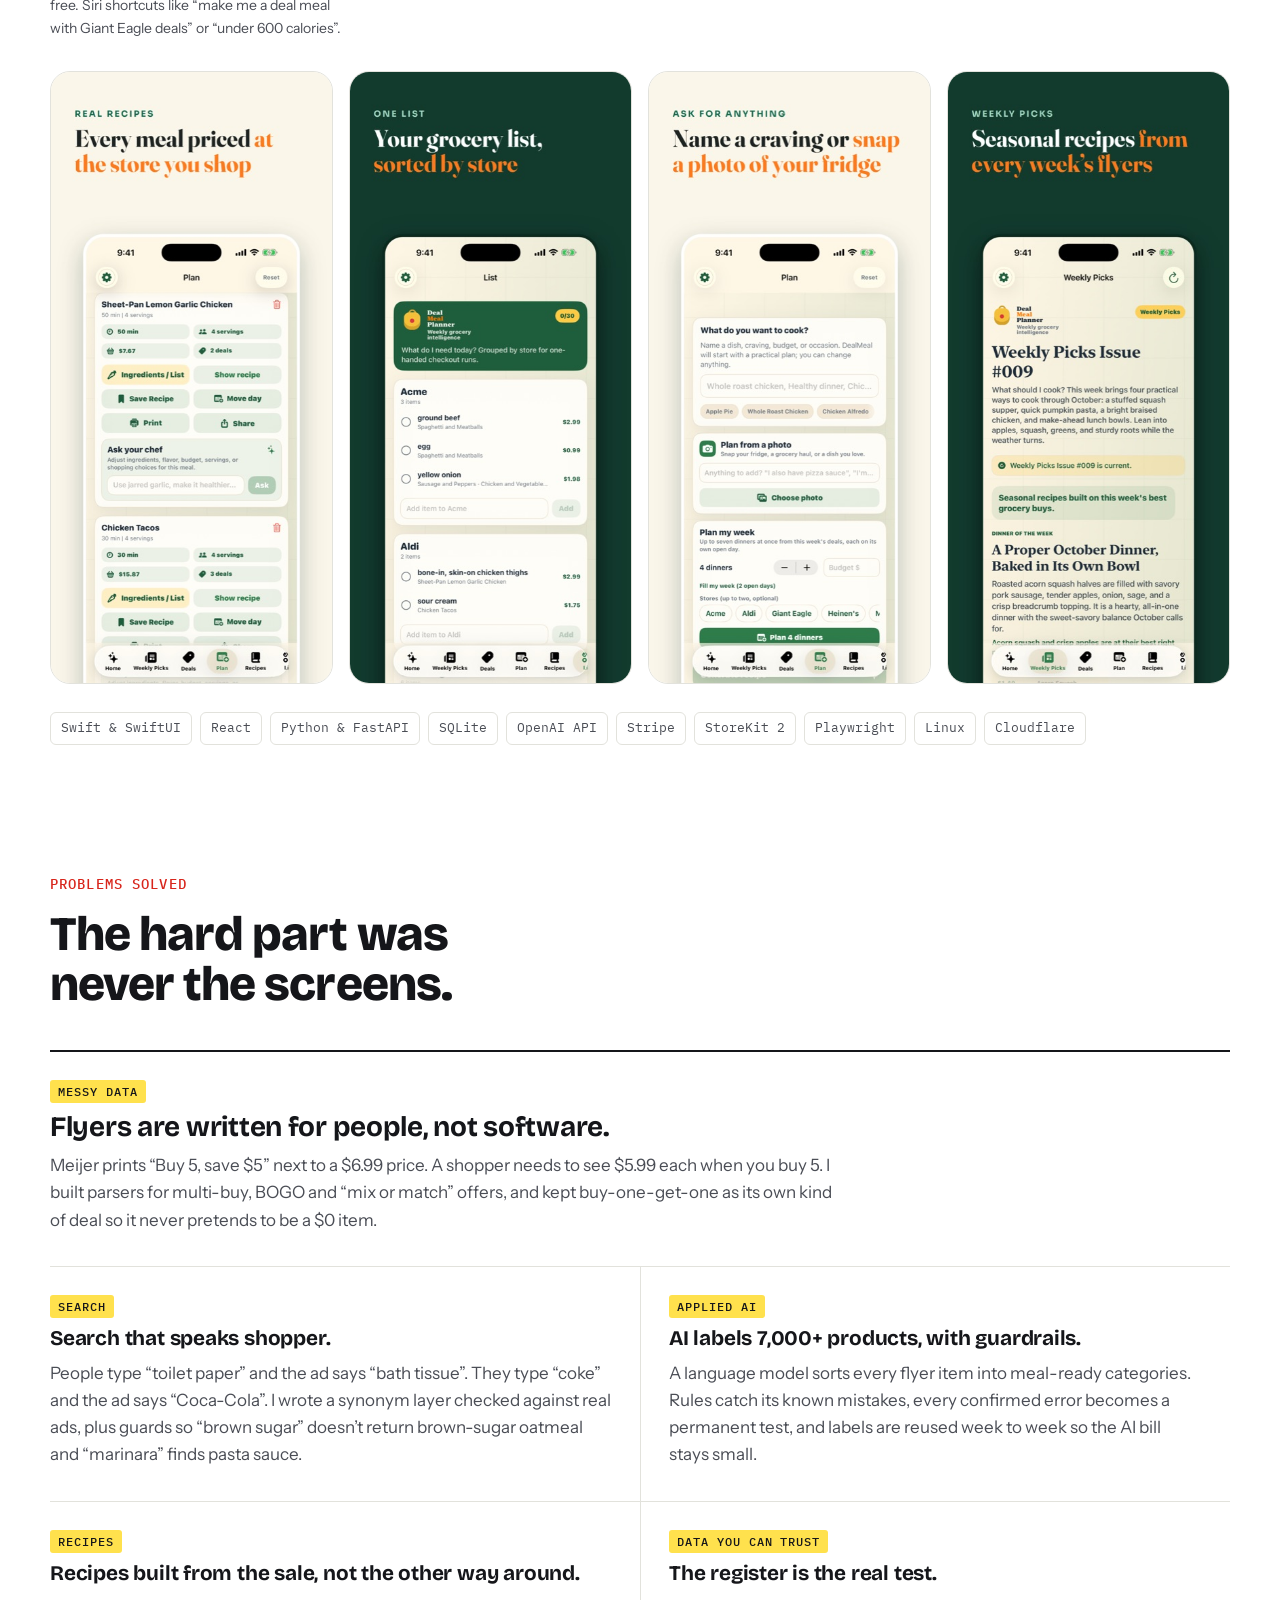
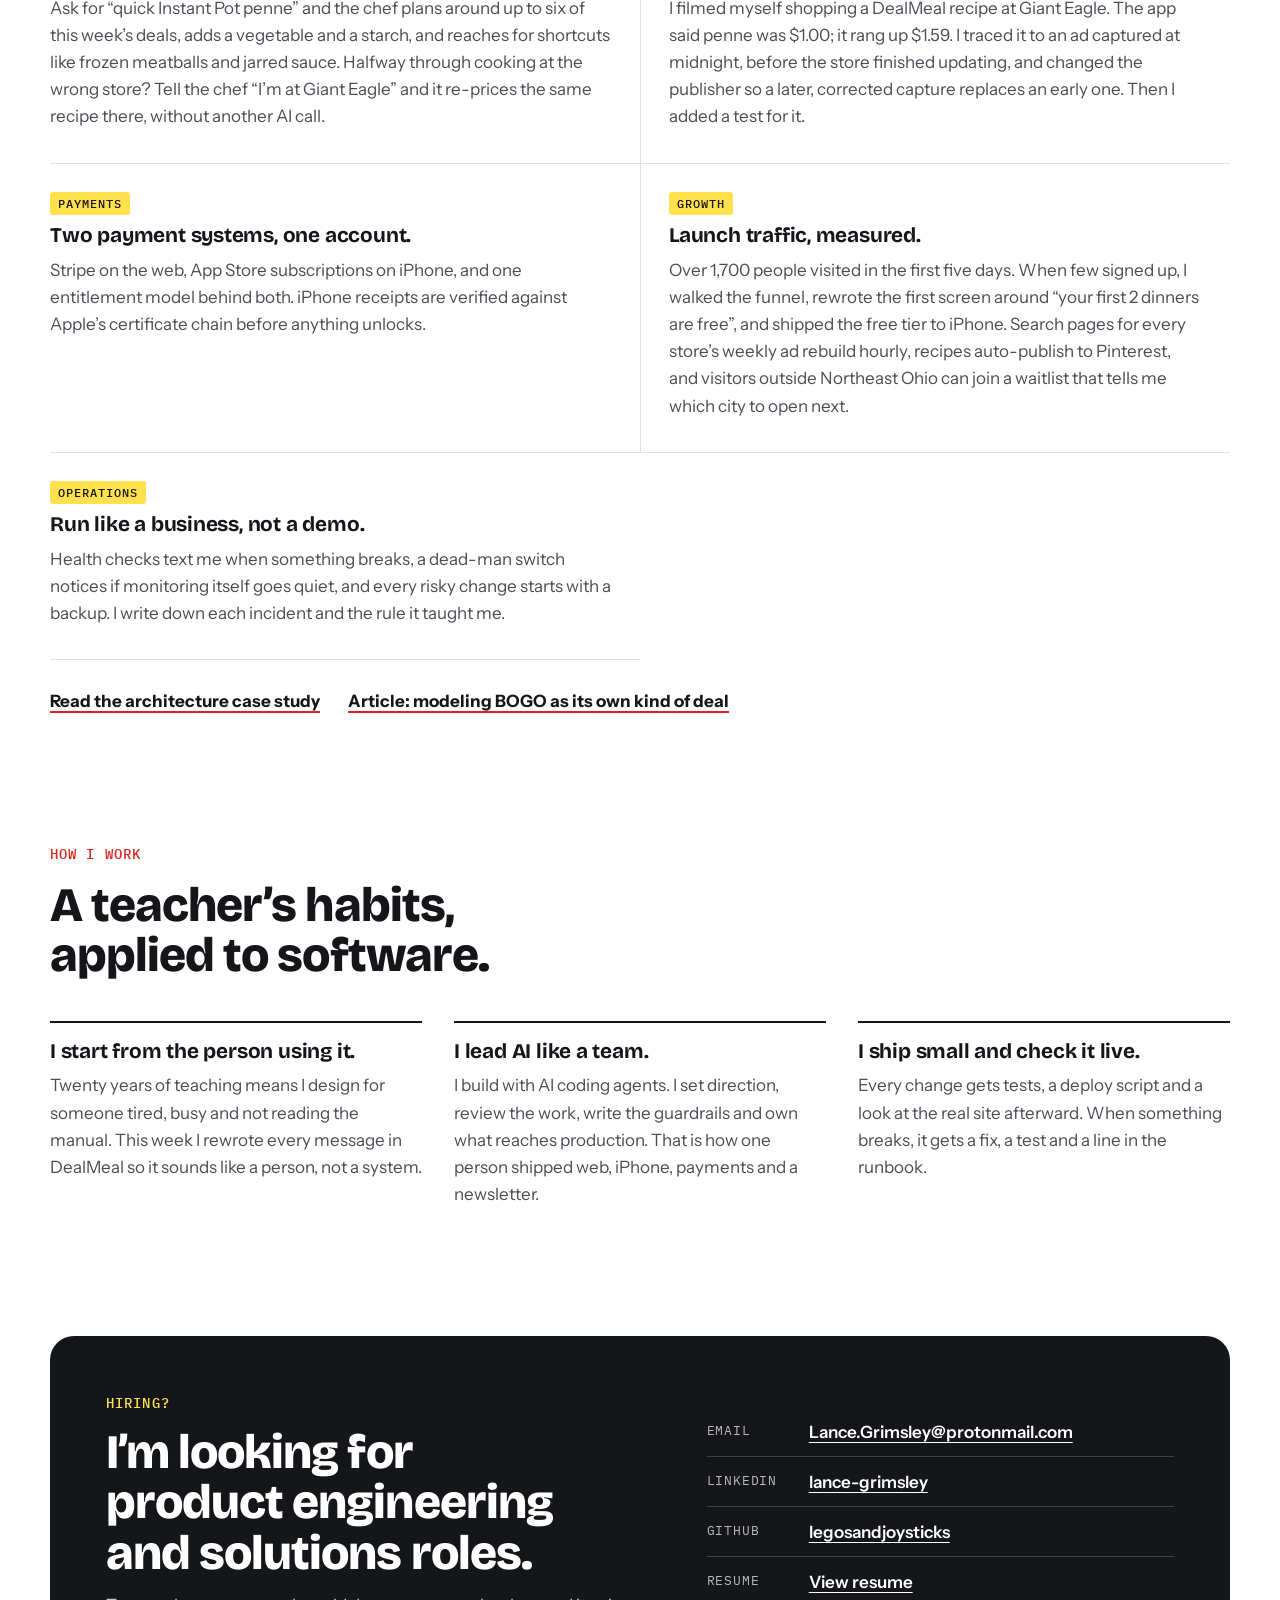
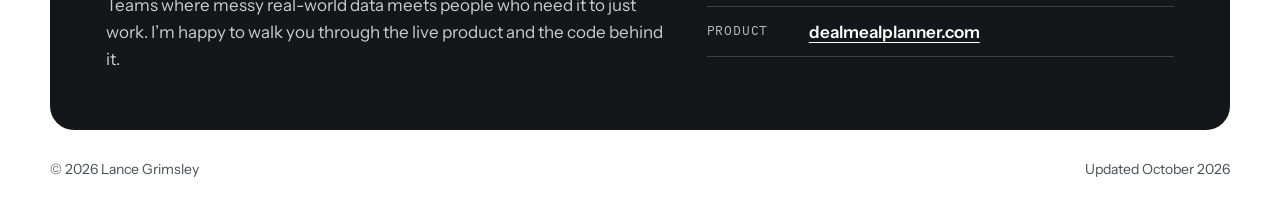
==== commit 0fb260b4: "Deploy portfolio: DealMeal launch-week update (1.0.20, free dinners, chef store switch, growth) Co-A" ====
--- a/index.html
+++ b/index.html
@@ -19,7 +19,7 @@
 <link rel="preconnect" href="https://fonts.googleapis.com" />
 <link rel="preconnect" href="https://fonts.gstatic.com" crossorigin />
 <link href="https://fonts.googleapis.com/css2?family=Bricolage+Grotesque:opsz,wght@12..96,700;12..96,800&family=Instrument+Sans:wght@400;500;600;700&family=IBM+Plex+Mono:wght@400;500;600&display=swap" rel="stylesheet" />
-  <script type="module" crossorigin src="/assets/index-Cy6L9lEn.js"></script>
+  <script type="module" crossorigin src="/assets/index-DxsjBOxs.js"></script>
   <link rel="stylesheet" crossorigin href="/assets/index-C88bS9Bk.css">
 </head>
 <body>
